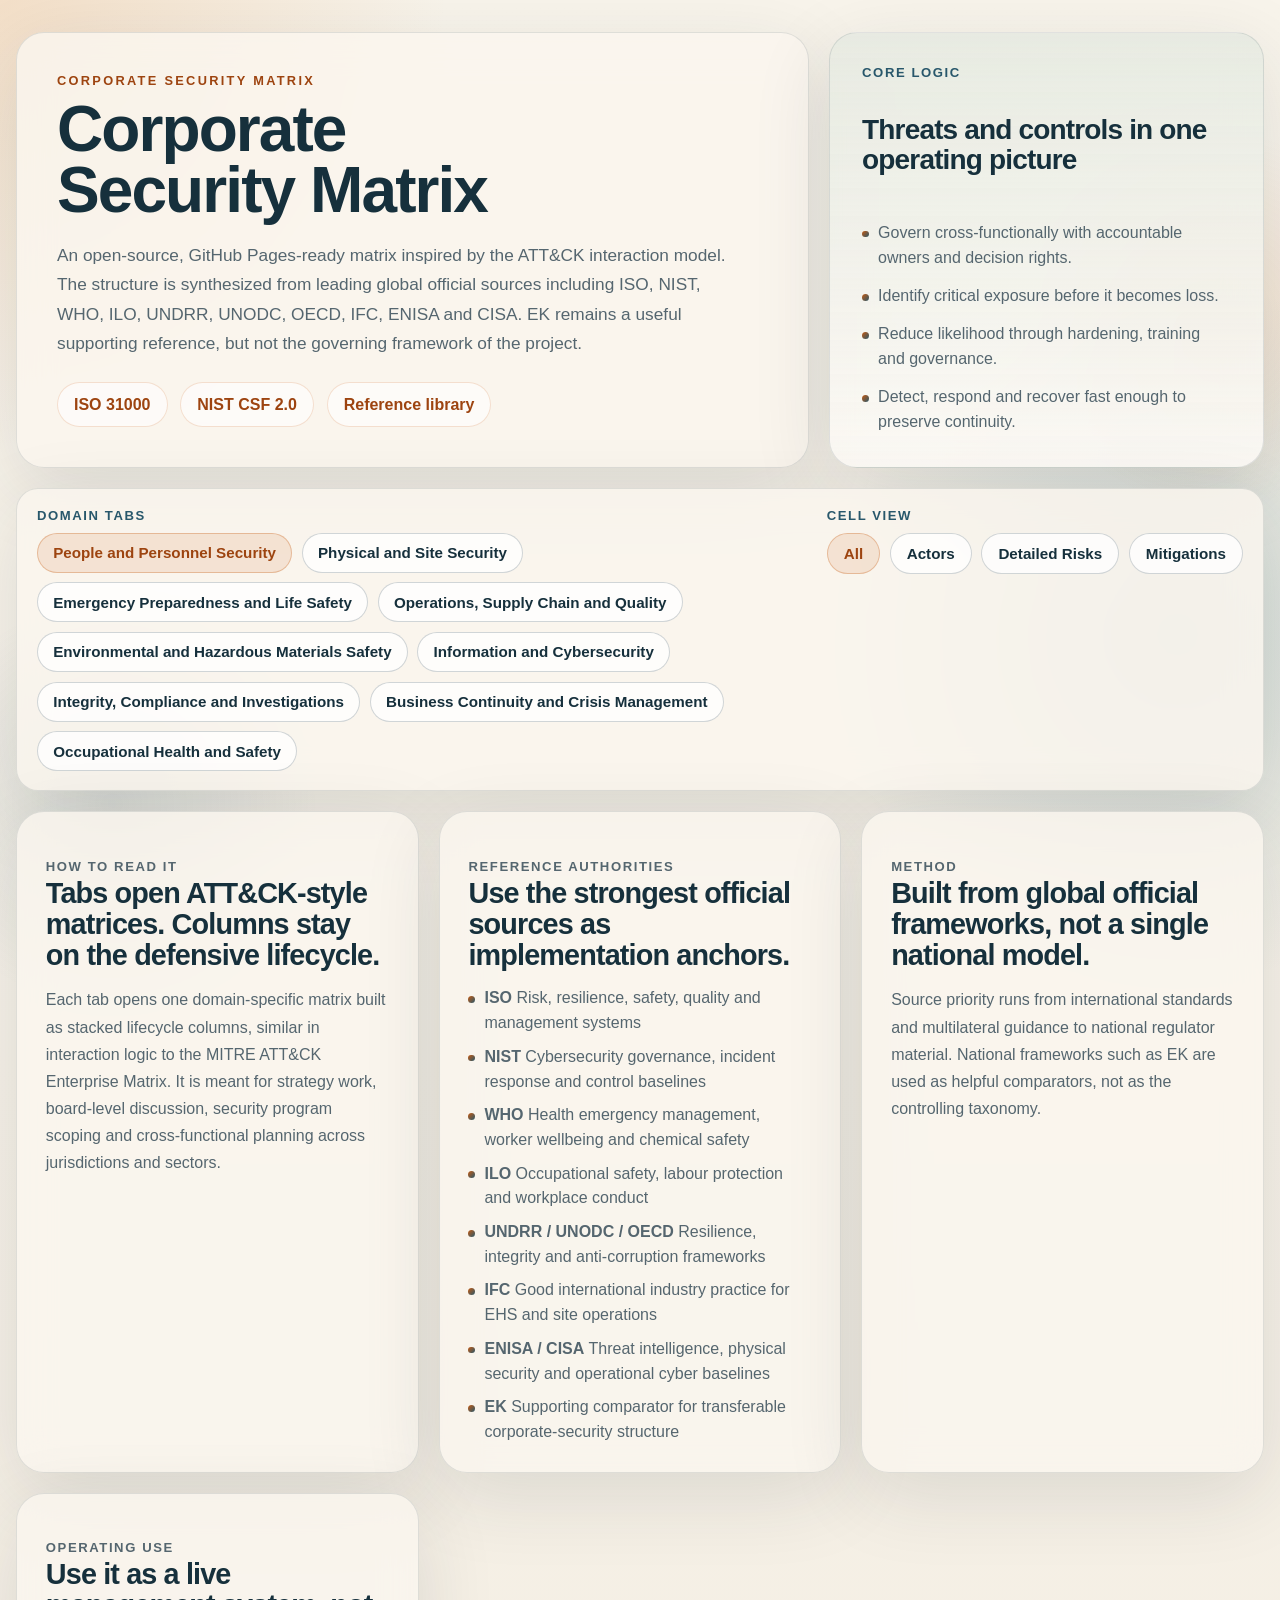
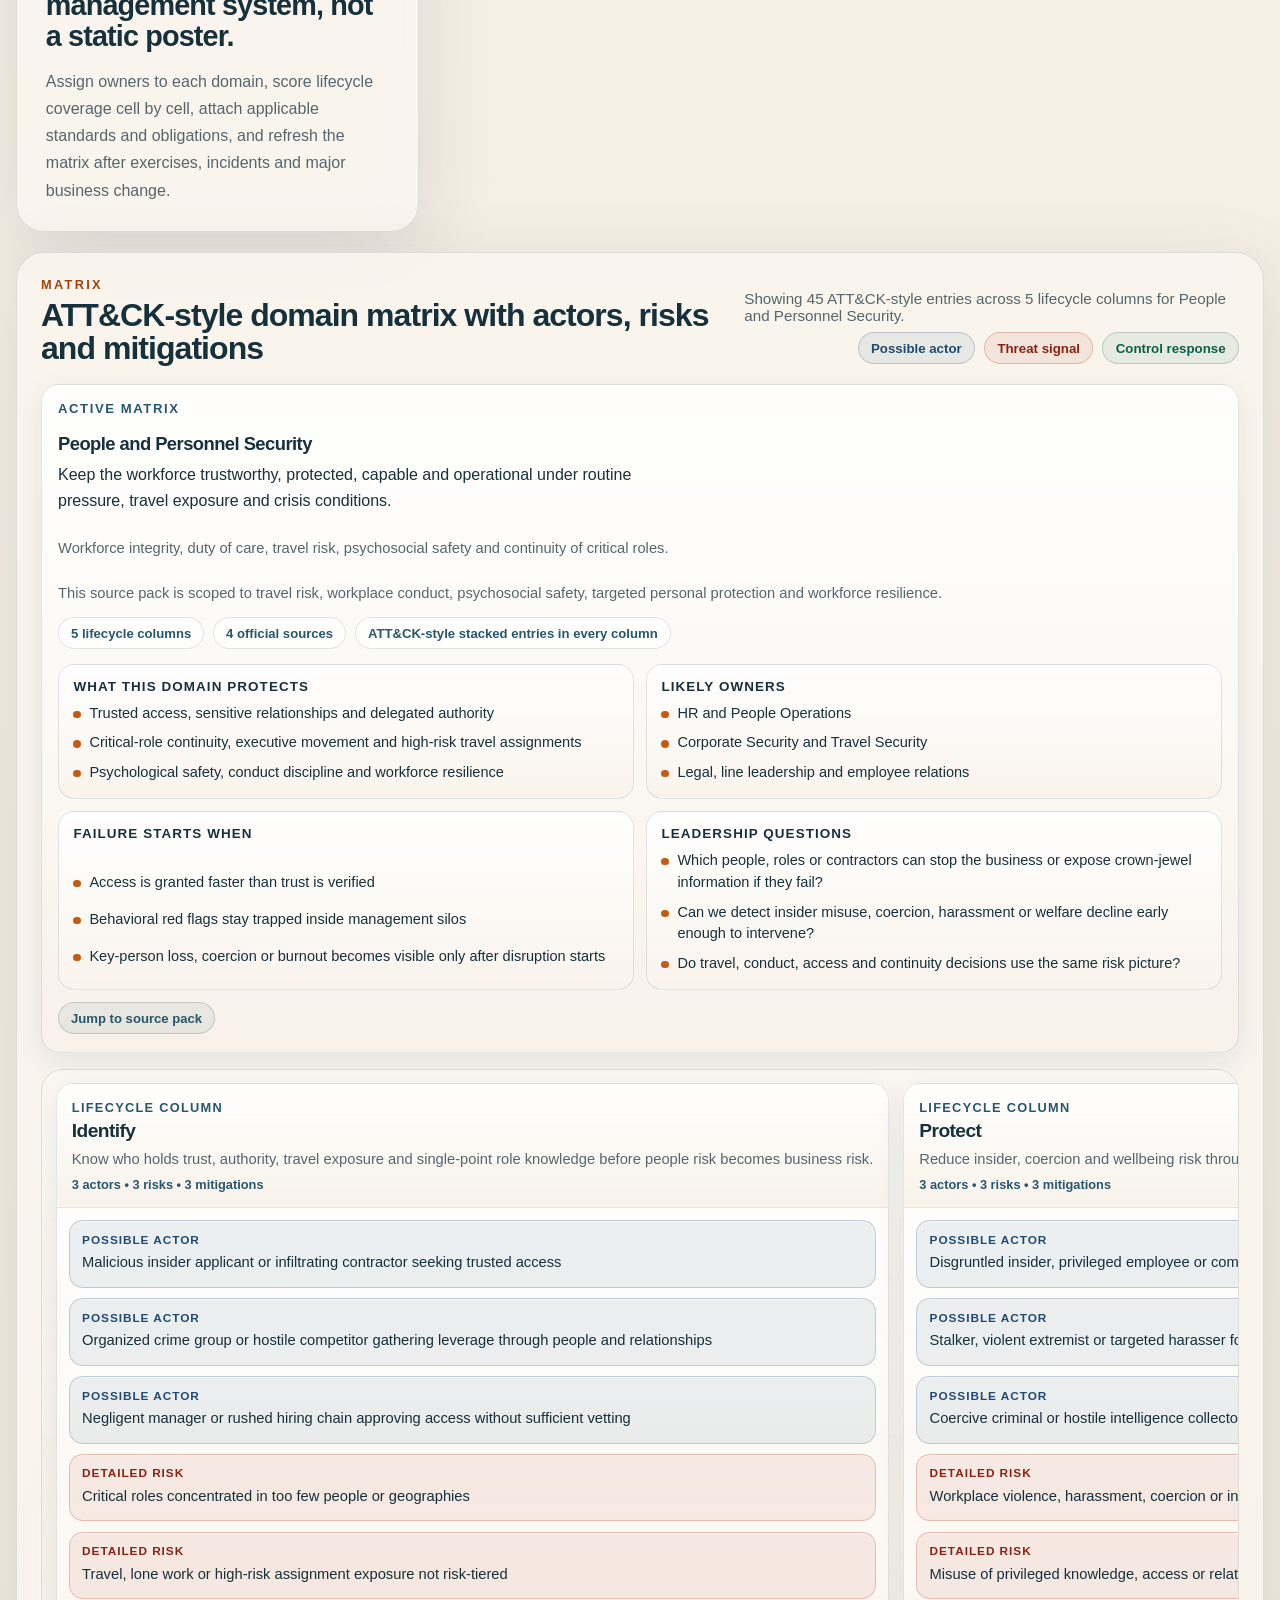
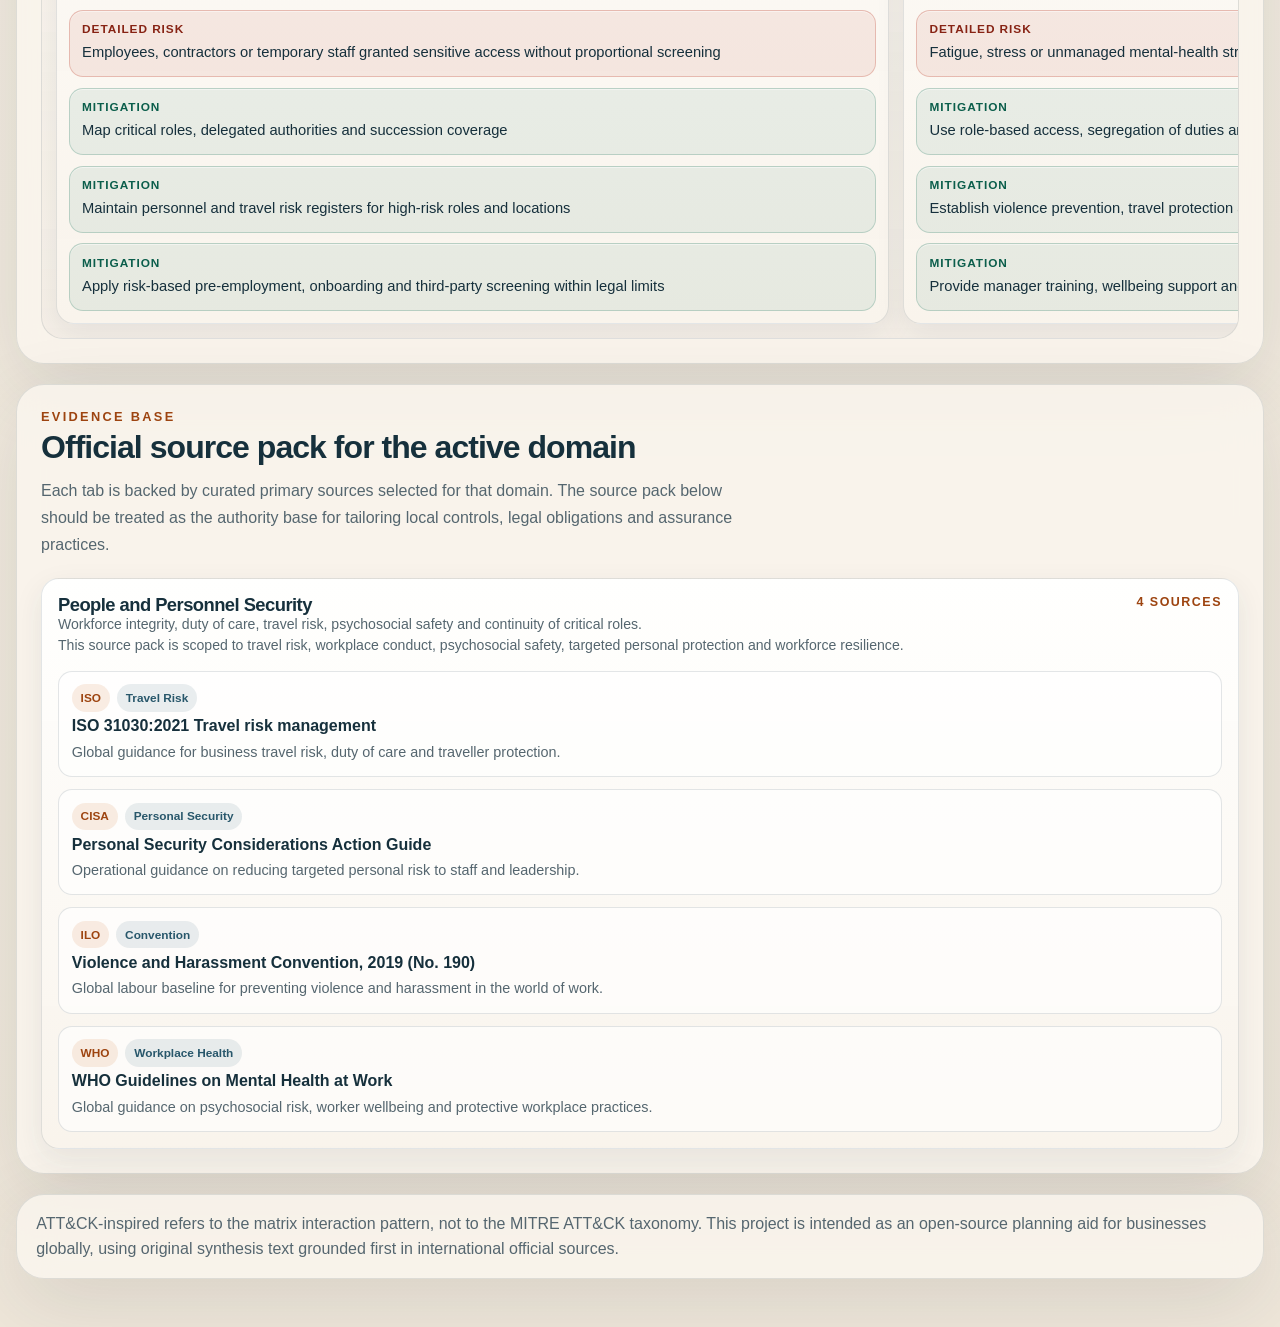
==== index.html @ 4c30ad75 "publish corporate security matrix" ====
<!doctype html>
<html lang="en">
  <head>
    <meta charset="utf-8">
    <meta name="viewport" content="width=device-width, initial-scale=1">
    <meta
      http-equiv="Content-Security-Policy"
      content="default-src 'self'; base-uri 'none'; form-action 'none'; object-src 'none'; script-src 'self'; style-src 'self'; img-src 'self' data:; font-src 'self'; connect-src 'none'; frame-src 'none'; worker-src 'none'; manifest-src 'none'"
    >
    <meta name="referrer" content="no-referrer">
    <title>Corporate Security Matrix</title>
    <meta
      name="description"
      content="An ATT&CK-inspired corporate security matrix synthesized from leading global official sources, combining threats and controls in one view."
    >
    <meta name="robots" content="index,follow">
    <meta name="theme-color" content="#c55a11">
    <meta property="og:title" content="Corporate Security Matrix">
    <meta property="og:description" content="An open-source corporate security matrix built from global official sources.">
    <meta property="og:type" content="website">
    <meta name="twitter:card" content="summary">
    <meta name="twitter:title" content="Corporate Security Matrix">
    <meta name="twitter:description" content="An open-source corporate security matrix built from global official sources.">
    <link rel="stylesheet" href="styles.css">
  </head>
  <body>
    <main class="page" data-view="all">
      <section class="hero">
        <div class="hero__copy">
          <p class="eyebrow">Corporate Security Matrix</p>
          <h1>Corporate Security Matrix</h1>
          <p class="lede">
            An open-source, GitHub Pages-ready matrix inspired by the ATT&amp;CK interaction model.
            The structure is synthesized from leading global official sources including ISO, NIST,
            WHO, ILO, UNDRR, UNODC, OECD, IFC, ENISA and CISA. EK remains a useful supporting
            reference, but not the governing framework of the project.
          </p>
          <div class="hero__links">
            <a href="https://www.iso.org/standard/65694.html" target="_blank" rel="noopener noreferrer">ISO 31000</a>
            <a href="https://www.nist.gov/cyberframework" target="_blank" rel="noopener noreferrer">NIST CSF 2.0</a>
            <a href="#references">Reference library</a>
          </div>
        </div>

        <aside class="hero__panel">
          <p class="hero__panel-label">Core logic</p>
          <h2>Threats and controls in one operating picture</h2>
          <ul class="principles">
            <li>Govern cross-functionally with accountable owners and decision rights.</li>
            <li>Identify critical exposure before it becomes loss.</li>
            <li>Reduce likelihood through hardening, training and governance.</li>
            <li>Detect, respond and recover fast enough to preserve continuity.</li>
          </ul>
        </aside>
      </section>

      <section class="control-bar" aria-label="Matrix controls">
        <div class="control-panel">
          <p class="control-label">Domain tabs</p>
          <div class="chip-group" id="domainFilters" role="tablist" aria-label="Select security domain"></div>
        </div>

        <div class="control-panel">
          <p class="control-label">Cell view</p>
          <div class="view-switch" role="radiogroup" aria-label="Select matrix view">
            <button type="button" class="view-switch__button is-active" data-view-mode="all">All</button>
            <button type="button" class="view-switch__button" data-view-mode="actors">Actors</button>
            <button type="button" class="view-switch__button" data-view-mode="risks">Detailed Risks</button>
            <button type="button" class="view-switch__button" data-view-mode="mitigations">Mitigations</button>
          </div>
        </div>
      </section>

      <section class="overview">
        <article class="overview-card">
          <p class="overview-card__eyebrow">How to read it</p>
          <h2>Tabs open ATT&amp;CK-style matrices. Columns stay on the defensive lifecycle.</h2>
          <p>
            Each tab opens one domain-specific matrix built as stacked lifecycle columns, similar in
            interaction logic to the MITRE ATT&amp;CK Enterprise Matrix. It is meant for strategy
            work, board-level discussion, security program scoping and cross-functional planning
            across jurisdictions and sectors.
          </p>
        </article>

        <article class="overview-card">
          <p class="overview-card__eyebrow">Reference Authorities</p>
          <h2>Use the strongest official sources as implementation anchors.</h2>
          <ul class="standards">
            <li><strong>ISO</strong> Risk, resilience, safety, quality and management systems</li>
            <li><strong>NIST</strong> Cybersecurity governance, incident response and control baselines</li>
            <li><strong>WHO</strong> Health emergency management, worker wellbeing and chemical safety</li>
            <li><strong>ILO</strong> Occupational safety, labour protection and workplace conduct</li>
            <li><strong>UNDRR / UNODC / OECD</strong> Resilience, integrity and anti-corruption frameworks</li>
            <li><strong>IFC</strong> Good international industry practice for EHS and site operations</li>
            <li><strong>ENISA / CISA</strong> Threat intelligence, physical security and operational cyber baselines</li>
            <li><strong>EK</strong> Supporting comparator for transferable corporate-security structure</li>
          </ul>
        </article>

        <article class="overview-card">
          <p class="overview-card__eyebrow">Method</p>
          <h2>Built from global official frameworks, not a single national model.</h2>
          <p>
            Source priority runs from international standards and multilateral guidance to national
            regulator material. National frameworks such as EK are used as helpful comparators, not
            as the controlling taxonomy.
          </p>
        </article>

        <article class="overview-card">
          <p class="overview-card__eyebrow">Operating Use</p>
          <h2>Use it as a live management system, not a static poster.</h2>
          <p>
            Assign owners to each domain, score lifecycle coverage cell by cell, attach applicable
            standards and obligations, and refresh the matrix after exercises, incidents and major
            business change.
          </p>
        </article>
      </section>

      <section class="matrix-panel" aria-labelledby="matrix-title">
        <div class="matrix-panel__top">
          <div>
            <p class="eyebrow eyebrow--small">Matrix</p>
            <h2 id="matrix-title">ATT&amp;CK-style domain matrix with actors, risks and mitigations</h2>
          </div>

          <div class="matrix-panel__meta">
            <p id="resultCount" aria-live="polite"></p>
            <div class="legend" aria-label="Legend">
              <span class="legend__item legend__item--actor">Possible actor</span>
              <span class="legend__item legend__item--threat">Threat signal</span>
              <span class="legend__item legend__item--control">Control response</span>
            </div>
          </div>
        </div>

        <div class="active-domain" id="activeDomain"></div>

        <div class="matrix-scroll" role="region" aria-label="Corporate security matrix" tabindex="0">
          <div class="matrix-grid" id="matrixGrid"></div>
        </div>
      </section>

      <section class="reference-library" id="references" aria-labelledby="reference-title">
        <div class="reference-library__intro">
          <div>
            <p class="eyebrow eyebrow--small">Evidence Base</p>
            <h2 id="reference-title">Official source pack for the active domain</h2>
            <p>
              Each tab is backed by curated primary sources selected for that domain. The source pack
              below should be treated as the authority base for tailoring local controls, legal
              obligations and assurance practices.
            </p>
          </div>
        </div>

        <div class="reference-grid" id="referenceGrid"></div>
      </section>

      <footer class="footer">
        <p>
          ATT&amp;CK-inspired refers to the matrix interaction pattern, not to the MITRE ATT&amp;CK
          taxonomy. This project is intended as an open-source planning aid for businesses globally,
          using original synthesis text grounded first in international official sources.
        </p>
      </footer>
    </main>

    <script src="matrix-domains.js"></script>
    <script src="matrix-actors.js"></script>
    <script src="matrix-briefs.js"></script>
    <script src="matrix-references.js"></script>
    <script src="app.js"></script>
  </body>
</html>
---- styles.css ----
:root {
  --bg: #f3efe6;
  --surface: rgba(250, 246, 238, 0.82);
  --surface-strong: rgba(255, 252, 247, 0.95);
  --surface-muted: rgba(243, 237, 227, 0.9);
  --line: rgba(27, 52, 64, 0.12);
  --line-strong: rgba(27, 52, 64, 0.2);
  --text: #16303c;
  --muted: #55666f;
  --accent: #c55a11;
  --accent-strong: #9d4410;
  --steel: #28576b;
  --teal: #0d6d70;
  --actor-bg: rgba(35, 79, 129, 0.08);
  --actor-line: rgba(35, 79, 129, 0.22);
  --actor-text: #204a72;
  --threat-bg: rgba(180, 42, 22, 0.08);
  --threat-line: rgba(180, 42, 22, 0.24);
  --threat-text: #872314;
  --control-bg: rgba(18, 112, 88, 0.08);
  --control-line: rgba(18, 112, 88, 0.22);
  --control-text: #0b5e4b;
  --shadow: 0 22px 80px rgba(30, 43, 53, 0.12);
  --radius-lg: 28px;
  --radius-md: 18px;
  --radius-sm: 12px;
  --font-body: "Aptos", "Segoe UI", "Helvetica Neue", sans-serif;
  --font-display: "Avenir Next", "Trebuchet MS", "Gill Sans", sans-serif;
}

* {
  box-sizing: border-box;
}

html {
  scroll-behavior: smooth;
}

body {
  margin: 0;
  min-height: 100vh;
  color: var(--text);
  font-family: var(--font-body);
  background:
    radial-gradient(circle at top left, rgba(221, 128, 42, 0.18), transparent 28rem),
    radial-gradient(circle at 92% 14%, rgba(15, 94, 116, 0.16), transparent 22rem),
    linear-gradient(180deg, #f8f4eb 0%, #efe7da 100%);
}

body::before,
body::after {
  content: "";
  position: fixed;
  inset: auto;
  pointer-events: none;
  z-index: 0;
  opacity: 0.7;
}

body::before {
  top: 8rem;
  right: -8rem;
  width: 24rem;
  height: 24rem;
  background: radial-gradient(circle, rgba(197, 90, 17, 0.18), transparent 70%);
}

body::after {
  bottom: -7rem;
  left: -6rem;
  width: 26rem;
  height: 26rem;
  background: radial-gradient(circle, rgba(40, 87, 107, 0.18), transparent 70%);
}

.page {
  position: relative;
  z-index: 1;
  width: min(1520px, calc(100% - 2rem));
  margin: 0 auto;
  padding: 2rem 0 3rem;
}

.hero,
.control-bar,
.overview,
.matrix-panel,
.footer {
  position: relative;
}

.hero {
  display: grid;
  grid-template-columns: minmax(0, 1.55fr) minmax(320px, 0.85fr);
  gap: 1.25rem;
  align-items: stretch;
  margin-bottom: 1.25rem;
}

.hero__copy,
.hero__panel,
.control-bar,
.overview-card,
.matrix-panel,
.footer {
  border: 1px solid var(--line);
  background: var(--surface);
  backdrop-filter: blur(18px);
  box-shadow: var(--shadow);
}

.hero__copy,
.hero__panel,
.overview-card,
.matrix-panel,
.footer {
  border-radius: var(--radius-lg);
}

.hero__copy {
  padding: 2.5rem;
}

.eyebrow {
  margin: 0 0 0.7rem;
  color: var(--accent-strong);
  font-size: 0.8rem;
  font-weight: 700;
  letter-spacing: 0.18em;
  text-transform: uppercase;
}

.eyebrow--small {
  margin-bottom: 0.45rem;
}

h1,
h2,
h3,
h4,
.domain-name,
.phase-title {
  margin: 0;
  font-family: var(--font-display);
  letter-spacing: -0.03em;
}

h1 {
  max-width: 13ch;
  font-size: clamp(2.9rem, 5vw, 5.2rem);
  line-height: 0.95;
}

.lede {
  max-width: 72ch;
  margin: 1.25rem 0 0;
  font-size: 1.08rem;
  line-height: 1.7;
  color: var(--muted);
}

.hero__links {
  display: flex;
  flex-wrap: wrap;
  gap: 0.8rem;
  margin-top: 1.5rem;
}

.hero__links a {
  display: inline-flex;
  align-items: center;
  min-height: 2.8rem;
  padding: 0 1rem;
  border: 1px solid rgba(197, 90, 17, 0.18);
  border-radius: 999px;
  color: var(--accent-strong);
  text-decoration: none;
  font-weight: 600;
  background: rgba(255, 255, 255, 0.6);
  transition: transform 160ms ease, background-color 160ms ease, border-color 160ms ease;
}

.hero__links a:hover,
.hero__links a:focus-visible,
.chip:hover,
.chip:focus-visible,
.view-switch__button:hover,
.view-switch__button:focus-visible {
  transform: translateY(-1px);
}

.hero__panel {
  padding: 2rem;
  display: flex;
  flex-direction: column;
  justify-content: space-between;
  background:
    linear-gradient(180deg, rgba(18, 112, 88, 0.08), rgba(255, 255, 255, 0.38)),
    var(--surface);
}

.hero__panel-label,
.control-label,
.overview-card__eyebrow,
.section-label {
  margin: 0 0 0.6rem;
  color: var(--steel);
  font-size: 0.82rem;
  font-weight: 700;
  letter-spacing: 0.12em;
  text-transform: uppercase;
}

.hero__panel h2 {
  font-size: 1.75rem;
  line-height: 1.05;
}

.principles {
  display: grid;
  gap: 0.85rem;
  margin: 1.3rem 0 0;
  padding: 0;
  list-style: none;
}

.principles li,
.standards li {
  position: relative;
  padding-left: 1rem;
  color: var(--muted);
  line-height: 1.55;
}

.principles li::before,
.standards li::before {
  content: "";
  position: absolute;
  top: 0.62rem;
  left: 0;
  width: 0.42rem;
  height: 0.42rem;
  border-radius: 999px;
  background: linear-gradient(135deg, var(--accent), var(--steel));
}

.control-bar {
  display: grid;
  grid-template-columns: minmax(0, 1fr) auto;
  gap: 1rem;
  align-items: start;
  margin-bottom: 1.25rem;
  padding: 1.2rem 1.25rem;
  border-radius: 22px;
}

.control-panel {
  min-width: 0;
}

.chip-group,
.view-switch {
  display: flex;
  flex-wrap: wrap;
  gap: 0.6rem;
}

.chip,
.view-switch__button {
  appearance: none;
  border: 1px solid var(--line-strong);
  border-radius: 999px;
  background: rgba(255, 255, 255, 0.78);
  color: var(--text);
  cursor: pointer;
  font: inherit;
  font-size: 0.95rem;
  font-weight: 600;
  line-height: 1;
  transition:
    transform 160ms ease,
    background-color 160ms ease,
    border-color 160ms ease,
    color 160ms ease;
}

.chip {
  min-height: 2.5rem;
  padding: 0 0.95rem;
}

.view-switch__button {
  min-height: 2.6rem;
  padding: 0 1rem;
}

.chip.is-active,
.view-switch__button.is-active {
  border-color: rgba(197, 90, 17, 0.3);
  background: rgba(197, 90, 17, 0.12);
  color: var(--accent-strong);
}

.overview {
  display: grid;
  grid-template-columns: repeat(auto-fit, minmax(300px, 1fr));
  gap: 1.25rem;
  margin-bottom: 1.25rem;
}

.overview-card {
  padding: 1.7rem 1.8rem;
}

.overview-card h2 {
  font-size: 1.8rem;
  line-height: 1.07;
}

.overview-card p {
  margin: 1rem 0 0;
  color: var(--muted);
  line-height: 1.7;
}

.standards {
  display: grid;
  gap: 0.55rem;
  margin: 1rem 0 0;
  padding: 0;
  list-style: none;
}

.matrix-panel {
  padding: 1.5rem;
}

.reference-library {
  margin-top: 1.25rem;
  padding: 1.5rem;
  border: 1px solid var(--line);
  border-radius: var(--radius-lg);
  background: var(--surface);
  backdrop-filter: blur(18px);
  box-shadow: var(--shadow);
}

.reference-library__intro h2 {
  font-size: 2rem;
  line-height: 1.02;
}

.reference-library__intro p:last-child {
  max-width: 78ch;
  margin: 0.85rem 0 0;
  color: var(--muted);
  line-height: 1.7;
}

.reference-grid {
  display: grid;
  grid-template-columns: repeat(auto-fit, minmax(280px, 1fr));
  gap: 1rem;
  margin-top: 1.2rem;
}

.reference-card {
  border: 1px solid var(--line);
  border-radius: var(--radius-md);
  background:
    linear-gradient(180deg, rgba(255, 255, 255, 0.85), rgba(248, 242, 234, 0.86)),
    var(--surface-strong);
  box-shadow: 0 10px 30px rgba(27, 52, 64, 0.08);
  padding: 1rem;
}

.reference-card__meta {
  display: flex;
  justify-content: space-between;
  gap: 0.75rem;
  align-items: start;
  margin-bottom: 0.5rem;
}

.reference-card__meta p {
  margin: 0;
  color: var(--muted);
  font-size: 0.88rem;
  line-height: 1.5;
}

.reference-context {
  margin: 0.45rem 0 0;
  color: var(--text);
  font-size: 0.9rem;
  line-height: 1.55;
}

.reference-count {
  color: var(--accent-strong);
  font-size: 0.78rem;
  font-weight: 700;
  letter-spacing: 0.12em;
  text-transform: uppercase;
}

.domain-ref {
  display: inline-flex;
  align-items: center;
  justify-content: center;
  width: fit-content;
  min-height: 2rem;
  margin-top: 0.2rem;
  padding: 0 0.75rem;
  border: 1px solid rgba(40, 87, 107, 0.2);
  border-radius: 999px;
  background: rgba(40, 87, 107, 0.08);
  color: var(--steel);
  text-decoration: none;
  font-size: 0.82rem;
  font-weight: 700;
}

.source-list {
  display: grid;
  gap: 0.75rem;
  margin: 0.9rem 0 0;
  padding: 0;
  list-style: none;
}

.source-list li {
  padding: 0.8rem;
  border: 1px solid var(--line);
  border-radius: 14px;
  background: rgba(255, 255, 255, 0.62);
}

.source-topline {
  display: flex;
  flex-wrap: wrap;
  gap: 0.45rem;
  align-items: center;
  margin-bottom: 0.35rem;
}

.source-org,
.source-type {
  display: inline-flex;
  align-items: center;
  min-height: 1.7rem;
  padding: 0 0.55rem;
  border-radius: 999px;
  font-size: 0.74rem;
  font-weight: 700;
}

.source-org {
  background: rgba(197, 90, 17, 0.11);
  color: var(--accent-strong);
}

.source-type {
  background: rgba(40, 87, 107, 0.1);
  color: var(--steel);
}

.source-link {
  color: var(--text);
  font-weight: 700;
  text-decoration: none;
}

.source-link:hover,
.source-link:focus-visible,
.domain-ref:hover,
.domain-ref:focus-visible {
  color: var(--accent-strong);
}

.source-note {
  margin: 0.35rem 0 0;
  color: var(--muted);
  font-size: 0.9rem;
  line-height: 1.55;
}

.matrix-panel__top {
  display: flex;
  justify-content: space-between;
  gap: 1rem;
  align-items: end;
  margin-bottom: 1.2rem;
}

.matrix-panel__top h2 {
  font-size: 2rem;
  line-height: 1.02;
}

.matrix-panel__meta {
  display: grid;
  gap: 0.5rem;
  justify-items: end;
}

.matrix-panel__meta p {
  margin: 0;
  color: var(--muted);
  font-size: 0.95rem;
}

.legend {
  display: flex;
  flex-wrap: wrap;
  gap: 0.55rem;
}

.legend__item {
  display: inline-flex;
  align-items: center;
  min-height: 2rem;
  padding: 0 0.78rem;
  border-radius: 999px;
  font-size: 0.83rem;
  font-weight: 700;
}

.legend__item--threat {
  border: 1px solid var(--threat-line);
  background: var(--threat-bg);
  color: var(--threat-text);
}

.legend__item--actor {
  border: 1px solid var(--actor-line);
  background: var(--actor-bg);
  color: var(--actor-text);
}

.legend__item--control {
  border: 1px solid var(--control-line);
  background: var(--control-bg);
  color: var(--control-text);
}

.matrix-scroll {
  overflow: auto;
  border-radius: 22px;
  border: 1px solid var(--line);
  background:
    linear-gradient(180deg, rgba(255, 255, 255, 0.55), rgba(246, 240, 232, 0.72)),
    var(--surface-muted);
}

.matrix-grid {
  display: grid;
  grid-template-columns: repeat(5, minmax(300px, 1fr));
  gap: 0.85rem;
  min-width: max-content;
  padding: 0.85rem;
}

.active-domain {
  display: grid;
  gap: 0.55rem;
  margin-bottom: 1rem;
  padding: 1rem 1rem 1.1rem;
  border: 1px solid var(--line);
  border-radius: var(--radius-md);
  background:
    linear-gradient(180deg, rgba(255, 255, 255, 0.78), rgba(246, 240, 232, 0.82)),
    var(--surface-strong);
  box-shadow: 0 10px 30px rgba(27, 52, 64, 0.08);
}

.active-domain__lead {
  margin: 0;
  color: var(--ink);
  font-size: 1rem;
  line-height: 1.6;
  max-width: 72ch;
}

.active-domain__meta {
  display: flex;
  flex-wrap: wrap;
  gap: 0.55rem;
  margin-top: 0.25rem;
}

.active-domain__meta span {
  display: inline-flex;
  align-items: center;
  min-height: 2rem;
  padding: 0 0.75rem;
  border-radius: 999px;
  border: 1px solid var(--line);
  background: rgba(255, 255, 255, 0.7);
  color: var(--steel);
  font-size: 0.82rem;
  font-weight: 700;
}

.domain-brief-grid {
  display: grid;
  grid-template-columns: repeat(2, minmax(0, 1fr));
  gap: 0.75rem;
  margin-top: 0.35rem;
}

.domain-brief {
  display: grid;
  gap: 0.55rem;
  padding: 0.9rem;
  border: 1px solid var(--line);
  border-radius: 16px;
  background:
    linear-gradient(180deg, rgba(255, 255, 255, 0.9), rgba(248, 242, 234, 0.82)),
    var(--surface-strong);
}

.domain-brief__title {
  margin: 0;
  color: var(--ink);
  font-size: 0.84rem;
  font-weight: 800;
  letter-spacing: 0.08em;
  text-transform: uppercase;
}

.domain-brief__list {
  display: grid;
  gap: 0.48rem;
  margin: 0;
  padding: 0;
  list-style: none;
}

.domain-brief__list li {
  position: relative;
  padding-left: 1rem;
  font-size: 0.91rem;
  line-height: 1.5;
}

.domain-brief__list li::before {
  content: "";
  position: absolute;
  top: 0.5rem;
  left: 0;
  width: 0.45rem;
  height: 0.45rem;
  border-radius: 999px;
  background: var(--accent);
}

.phase-detail {
  display: grid;
  grid-template-rows: auto 1fr;
  min-height: 100%;
  border: 1px solid var(--line);
  border-radius: var(--radius-md);
  overflow: hidden;
  background:
    linear-gradient(180deg, rgba(255, 255, 255, 0.88), rgba(248, 242, 234, 0.86)),
    var(--surface-strong);
  box-shadow: 0 10px 30px rgba(27, 52, 64, 0.08);
}

.phase-detail__header {
  display: grid;
  gap: 0.35rem;
  padding: 0.95rem;
  border-bottom: 1px solid var(--line);
  background:
    linear-gradient(180deg, rgba(255, 255, 255, 0.92), rgba(246, 240, 232, 0.84)),
    var(--surface-strong);
}

.phase-kicker {
  margin: 0;
  color: var(--steel);
  font-size: 0.8rem;
  font-weight: 700;
  letter-spacing: 0.1em;
  text-transform: uppercase;
}

.phase-detail__meta {
  margin: 0.1rem 0 0;
  color: var(--steel);
  font-size: 0.8rem;
  font-weight: 700;
}

.phase-stack {
  display: grid;
  align-content: start;
  gap: 0.65rem;
  padding: 0.75rem;
}

.matrix-tile {
  display: grid;
  gap: 0.36rem;
  padding: 0.72rem 0.78rem 0.78rem;
  border-radius: 14px;
  border: 1px solid var(--line);
  background: rgba(255, 255, 255, 0.86);
  box-shadow: inset 0 1px 0 rgba(255, 255, 255, 0.45);
}

.matrix-tile__label {
  margin: 0;
  font-size: 0.74rem;
  font-weight: 800;
  letter-spacing: 0.08em;
  text-transform: uppercase;
}

.matrix-tile__text {
  margin: 0;
  font-size: 0.92rem;
  line-height: 1.48;
}

.matrix-tile--actors {
  border-color: var(--actor-line);
  background: var(--actor-bg);
}

.matrix-tile--actors .matrix-tile__label {
  color: var(--actor-text);
}

.matrix-tile--risks {
  border-color: var(--threat-line);
  background: var(--threat-bg);
}

.matrix-tile--risks .matrix-tile__label {
  color: var(--threat-text);
}

.matrix-tile--mitigations {
  border-color: var(--control-line);
  background: var(--control-bg);
}

.matrix-tile--mitigations .matrix-tile__label {
  color: var(--control-text);
}

.matrix-corner,
.phase-card,
.domain-card,
.cell {
  border-radius: var(--radius-md);
  border: 1px solid var(--line);
  box-shadow: 0 10px 30px rgba(27, 52, 64, 0.08);
}

.matrix-corner,
.phase-card,
.domain-card {
  background: rgba(255, 252, 247, 0.94);
}

.matrix-corner {
  position: sticky;
  top: 0;
  left: 0;
  z-index: 5;
  padding: 1rem;
  display: grid;
  gap: 0.35rem;
  min-height: 148px;
  align-content: end;
}

.matrix-corner span {
  color: var(--muted);
  font-size: 0.88rem;
  line-height: 1.45;
}

.phase-card {
  position: sticky;
  top: 0;
  z-index: 4;
  padding: 1rem 1rem 1.1rem;
  min-height: 148px;
  display: grid;
  align-content: end;
  gap: 0.4rem;
}

.phase-title {
  font-size: 1.2rem;
}

.phase-summary {
  margin: 0;
  color: var(--muted);
  font-size: 0.92rem;
  line-height: 1.5;
}

.domain-card {
  position: sticky;
  left: 0;
  z-index: 3;
  padding: 1.1rem;
  display: grid;
  gap: 0.45rem;
}

.domain-name {
  font-size: 1.15rem;
  line-height: 1.05;
}

.domain-focus {
  color: var(--muted);
  font-size: 0.92rem;
  line-height: 1.5;
}

.cell {
  background:
    linear-gradient(180deg, rgba(255, 255, 255, 0.88), rgba(248, 242, 234, 0.86)),
    var(--surface-strong);
  padding: 0.9rem;
  display: grid;
  gap: 0.7rem;
  min-height: 296px;
}

.cell__section {
  display: grid;
  gap: 0.55rem;
  padding: 0.78rem;
  border-radius: 14px;
  min-height: 0;
}

.cell__section--threats {
  border: 1px solid var(--threat-line);
  background: var(--threat-bg);
}

.cell__section--actors {
  border: 1px solid var(--actor-line);
  background: var(--actor-bg);
}

.cell__section--controls {
  border: 1px solid var(--control-line);
  background: var(--control-bg);
}

.cell__section h4 {
  font-size: 0.86rem;
  letter-spacing: 0.08em;
  text-transform: uppercase;
}

.cell__section--actors h4 {
  color: var(--actor-text);
}

.cell__section--threats h4 {
  color: var(--threat-text);
}

.cell__section--controls h4 {
  color: var(--control-text);
}

.cell__section ul {
  display: grid;
  gap: 0.42rem;
  margin: 0;
  padding: 0;
  list-style: none;
}

.cell__section li {
  position: relative;
  padding-left: 1rem;
  font-size: 0.91rem;
  line-height: 1.5;
}

.cell__section li::before {
  content: "";
  position: absolute;
  top: 0.5rem;
  left: 0;
  width: 0.45rem;
  height: 0.45rem;
  border-radius: 999px;
}

.cell__section--actors li::before {
  background: var(--actor-text);
}

.cell__section--threats li::before {
  background: var(--threat-text);
}

.cell__section--controls li::before {
  background: var(--control-text);
}

.page[data-view="actors"] .cell__section--threats,
.page[data-view="actors"] .cell__section--controls,
.page[data-view="risks"] .cell__section--actors,
.page[data-view="risks"] .cell__section--controls,
.page[data-view="mitigations"] .cell__section--actors,
.page[data-view="mitigations"] .cell__section--threats {
  display: none;
}

.page[data-view="actors"] .phase-detail,
.page[data-view="risks"] .phase-detail,
.page[data-view="mitigations"] .phase-detail {
  min-height: 280px;
}

.page[data-view="actors"] .matrix-tile:not([data-kind="actors"]),
.page[data-view="risks"] .matrix-tile:not([data-kind="risks"]),
.page[data-view="mitigations"] .matrix-tile:not([data-kind="mitigations"]) {
  display: none;
}

.footer {
  margin-top: 1.25rem;
  padding: 1rem 1.2rem;
}

.footer p {
  margin: 0;
  color: var(--muted);
  line-height: 1.6;
}

button:focus-visible,
a:focus-visible,
.matrix-scroll:focus-visible {
  outline: 2px solid rgba(197, 90, 17, 0.65);
  outline-offset: 2px;
}

@media (max-width: 1080px) {
  .page {
    width: min(100%, calc(100% - 1rem));
    padding-top: 1rem;
  }

  .hero,
  .overview,
  .control-bar {
    grid-template-columns: 1fr;
  }

  .matrix-panel__top {
    align-items: start;
    flex-direction: column;
  }

  .matrix-panel__meta {
    justify-items: start;
  }

  .domain-brief-grid {
    grid-template-columns: 1fr;
  }
}

@media (max-width: 720px) {
  .page {
    width: calc(100% - 0.8rem);
  }

  .hero__copy,
  .hero__panel,
  .overview-card,
  .matrix-panel,
  .footer,
  .control-bar {
    padding-left: 1rem;
    padding-right: 1rem;
  }

  h1 {
    font-size: 2.7rem;
  }

  .overview-card h2,
  .matrix-panel__top h2,
  .hero__panel h2 {
    font-size: 1.5rem;
  }

  .matrix-grid {
    grid-template-columns: repeat(5, minmax(260px, 1fr));
    gap: 0.7rem;
    padding: 0.7rem;
  }

  .phase-detail {
    min-height: 320px;
  }
}
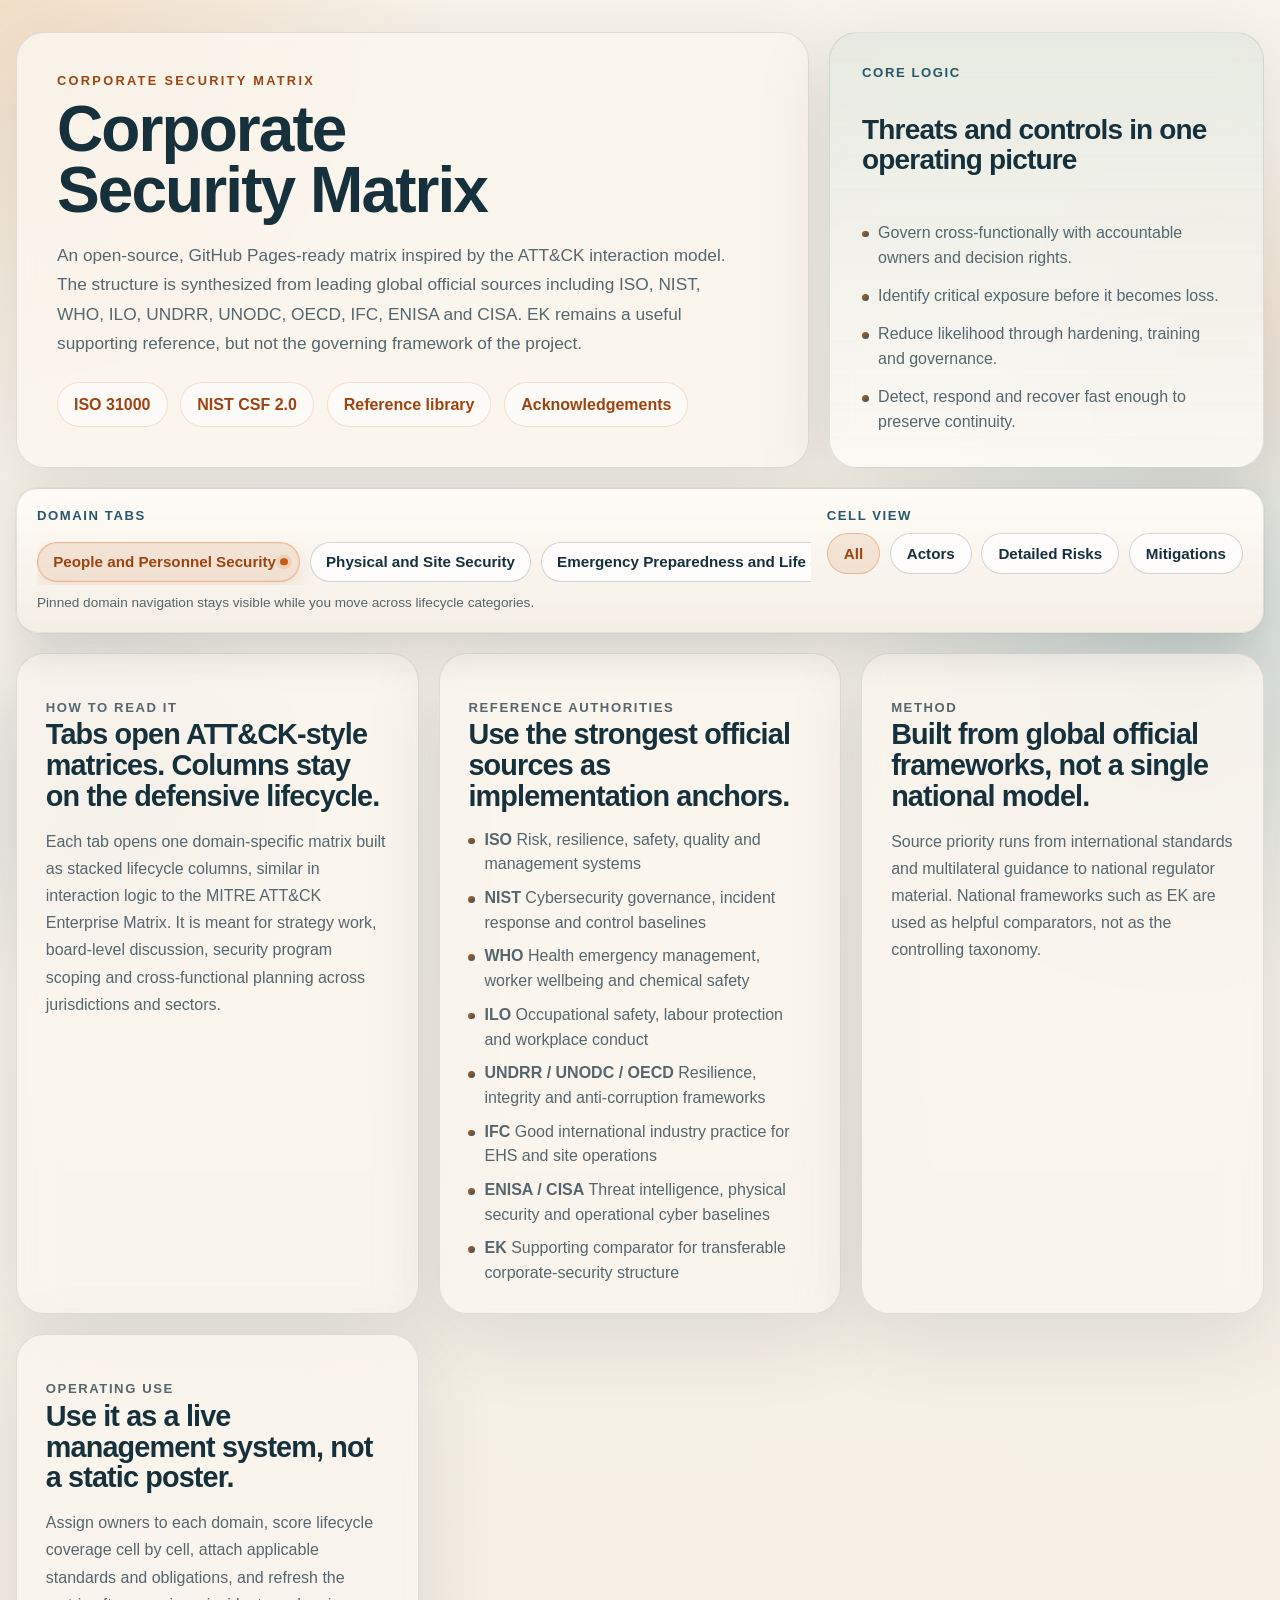
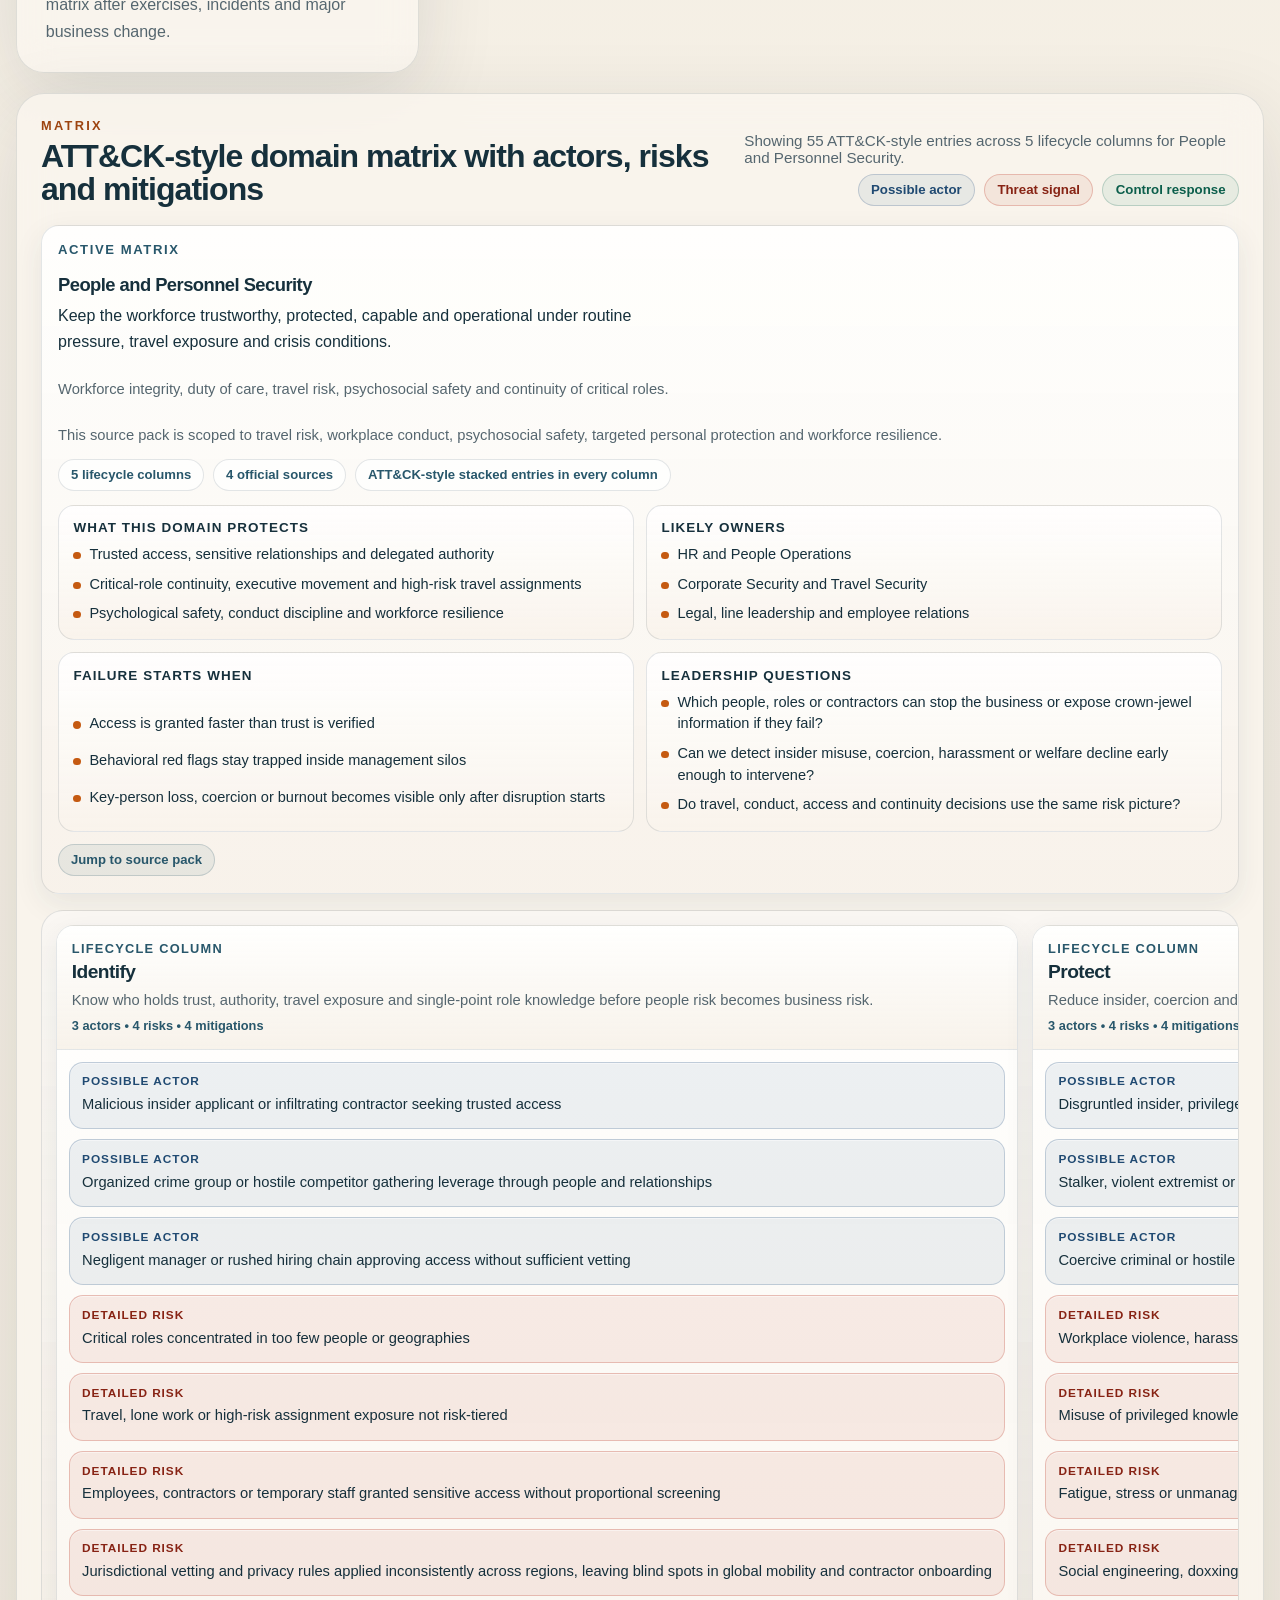
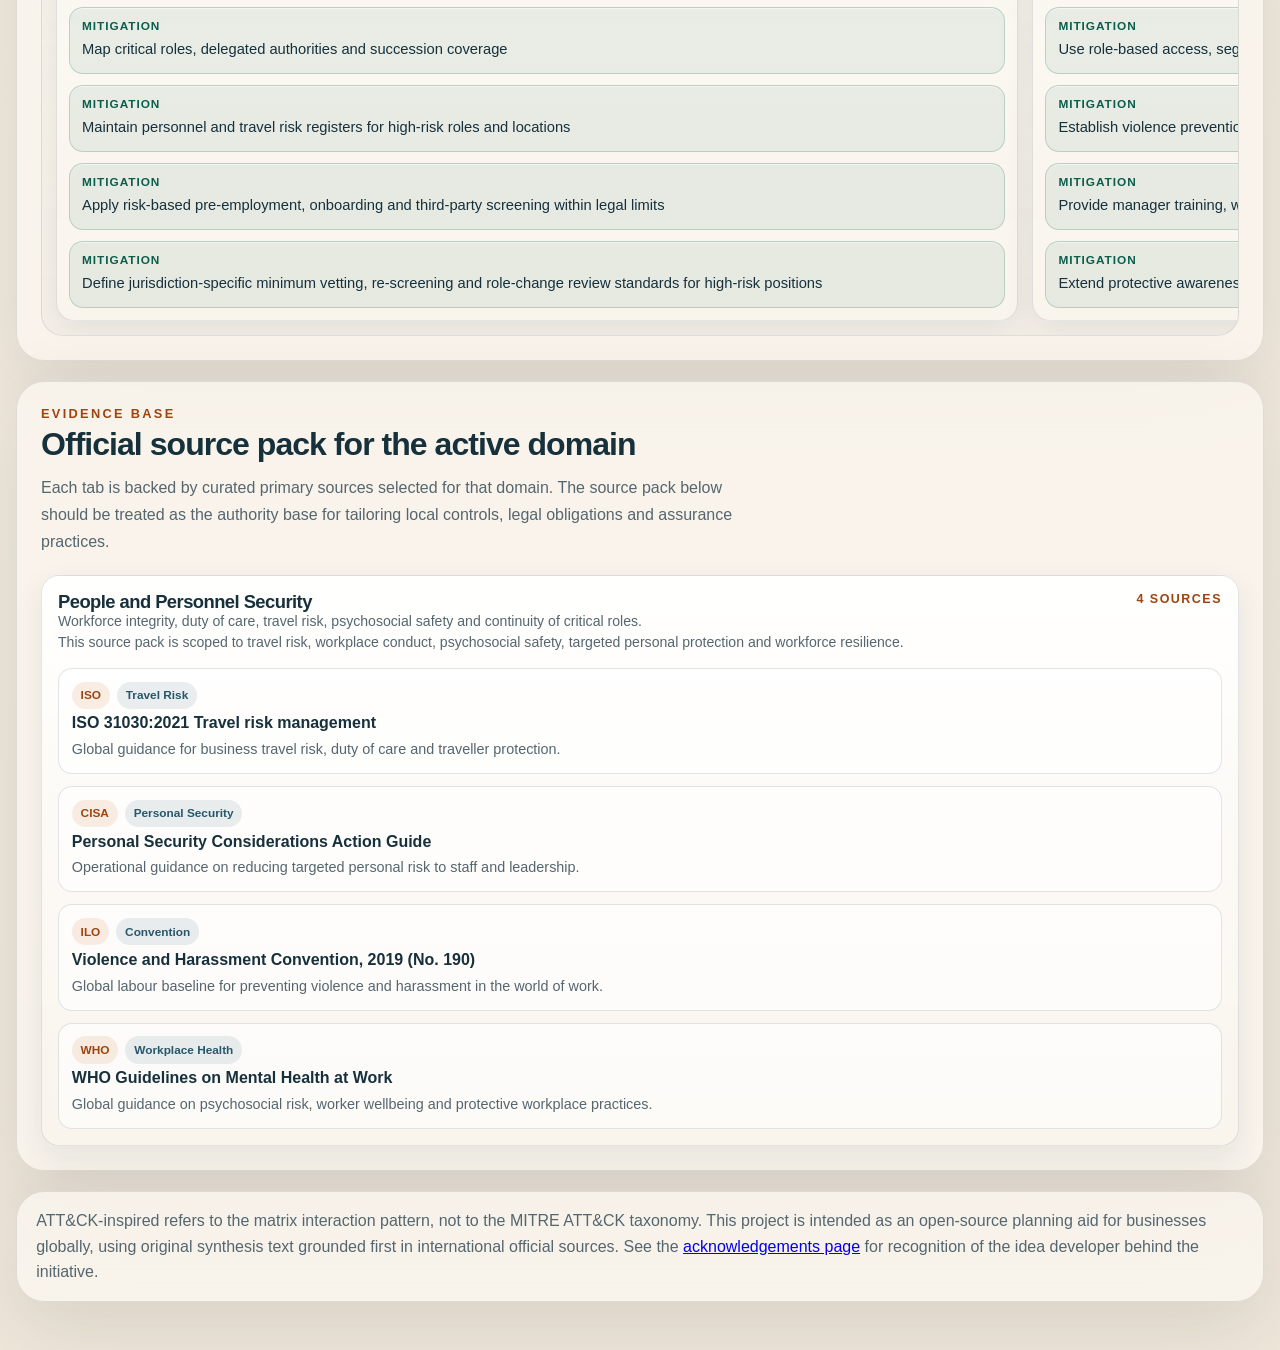
==== commit 1beb9a98: "add acknowledgements page for Sami Rantanen" ====
--- a/index.html
+++ b/index.html
@@ -39,6 +39,7 @@
             <a href="https://www.iso.org/standard/65694.html" target="_blank" rel="noopener noreferrer">ISO 31000</a>
             <a href="https://www.nist.gov/cyberframework" target="_blank" rel="noopener noreferrer">NIST CSF 2.0</a>
             <a href="#references">Reference library</a>
+            <a href="acknowledgements.html">Acknowledgements</a>
           </div>
         </div>
 
@@ -163,7 +164,9 @@
         <p>
           ATT&amp;CK-inspired refers to the matrix interaction pattern, not to the MITRE ATT&amp;CK
           taxonomy. This project is intended as an open-source planning aid for businesses globally,
-          using original synthesis text grounded first in international official sources.
+          using original synthesis text grounded first in international official sources. See the
+          <a href="acknowledgements.html">acknowledgements page</a> for recognition of the idea
+          developer behind the initiative.
         </p>
       </footer>
     </main>
--- a/styles.css
+++ b/styles.css
@@ -26,6 +26,7 @@
   --radius-sm: 12px;
   --font-body: "Aptos", "Segoe UI", "Helvetica Neue", sans-serif;
   --font-display: "Avenir Next", "Trebuchet MS", "Gill Sans", sans-serif;
+  --sticky-offset: 0.9rem;
 }
 
 * {
@@ -245,6 +246,9 @@
 }
 
 .control-bar {
+  position: sticky;
+  top: var(--sticky-offset);
+  z-index: 20;
   display: grid;
   grid-template-columns: minmax(0, 1fr) auto;
   gap: 1rem;
@@ -252,17 +256,60 @@
   margin-bottom: 1.25rem;
   padding: 1.2rem 1.25rem;
   border-radius: 22px;
+  background:
+    linear-gradient(180deg, rgba(255, 252, 247, 0.97), rgba(243, 237, 227, 0.93)),
+    var(--surface-strong);
+  box-shadow:
+    0 18px 44px rgba(30, 43, 53, 0.14),
+    0 0 0 1px rgba(27, 52, 64, 0.04);
 }
 
 .control-panel {
   min-width: 0;
+}
+
+.control-panel:first-child {
+  display: grid;
+  gap: 0.5rem;
+}
+
+.control-panel:first-child::after {
+  content: "Pinned domain navigation stays visible while you move across lifecycle categories.";
+  color: var(--muted);
+  font-size: 0.85rem;
+  line-height: 1.45;
 }
 
 .chip-group,
 .view-switch {
   display: flex;
+  gap: 0.6rem;
+}
+
+.chip-group {
+  flex-wrap: nowrap;
+  overflow-x: auto;
+  overflow-y: hidden;
+  padding: 0.05rem 0 0.2rem;
+  scrollbar-width: thin;
+  scrollbar-color: rgba(40, 87, 107, 0.32) transparent;
+}
+
+.view-switch {
   flex-wrap: wrap;
-  gap: 0.6rem;
+}
+
+.chip-group::-webkit-scrollbar {
+  height: 0.45rem;
+}
+
+.chip-group::-webkit-scrollbar-thumb {
+  border-radius: 999px;
+  background: rgba(40, 87, 107, 0.26);
+}
+
+.chip-group::-webkit-scrollbar-track {
+  background: transparent;
 }
 
 .chip,
@@ -285,8 +332,11 @@
 }
 
 .chip {
+  position: relative;
+  flex: 0 0 auto;
   min-height: 2.5rem;
   padding: 0 0.95rem;
+  white-space: nowrap;
 }
 
 .view-switch__button {
@@ -299,6 +349,26 @@
   border-color: rgba(197, 90, 17, 0.3);
   background: rgba(197, 90, 17, 0.12);
   color: var(--accent-strong);
+}
+
+.chip.is-active {
+  padding-right: 1.45rem;
+  box-shadow:
+    0 8px 20px rgba(197, 90, 17, 0.12),
+    inset 0 0 0 1px rgba(197, 90, 17, 0.08);
+}
+
+.chip.is-active::after {
+  content: "";
+  position: absolute;
+  top: 50%;
+  right: 0.72rem;
+  width: 0.46rem;
+  height: 0.46rem;
+  border-radius: 999px;
+  background: var(--accent);
+  transform: translateY(-50%);
+  box-shadow: 0 0 0 0.24rem rgba(197, 90, 17, 0.13);
 }
 
 .overview {
@@ -572,6 +642,7 @@
     linear-gradient(180deg, rgba(255, 255, 255, 0.78), rgba(246, 240, 232, 0.82)),
     var(--surface-strong);
   box-shadow: 0 10px 30px rgba(27, 52, 64, 0.08);
+  scroll-margin-top: 8rem;
 }
 
 .active-domain__lead {
@@ -966,6 +1037,10 @@
     grid-template-columns: 1fr;
   }
 
+  .control-bar {
+    top: 0.55rem;
+  }
+
   .matrix-panel__top {
     align-items: start;
     flex-direction: column;
@@ -995,6 +1070,14 @@
     padding-right: 1rem;
   }
 
+  .control-bar {
+    top: 0.35rem;
+  }
+
+  .control-panel:first-child::after {
+    font-size: 0.8rem;
+  }
+
   h1 {
     font-size: 2.7rem;
   }
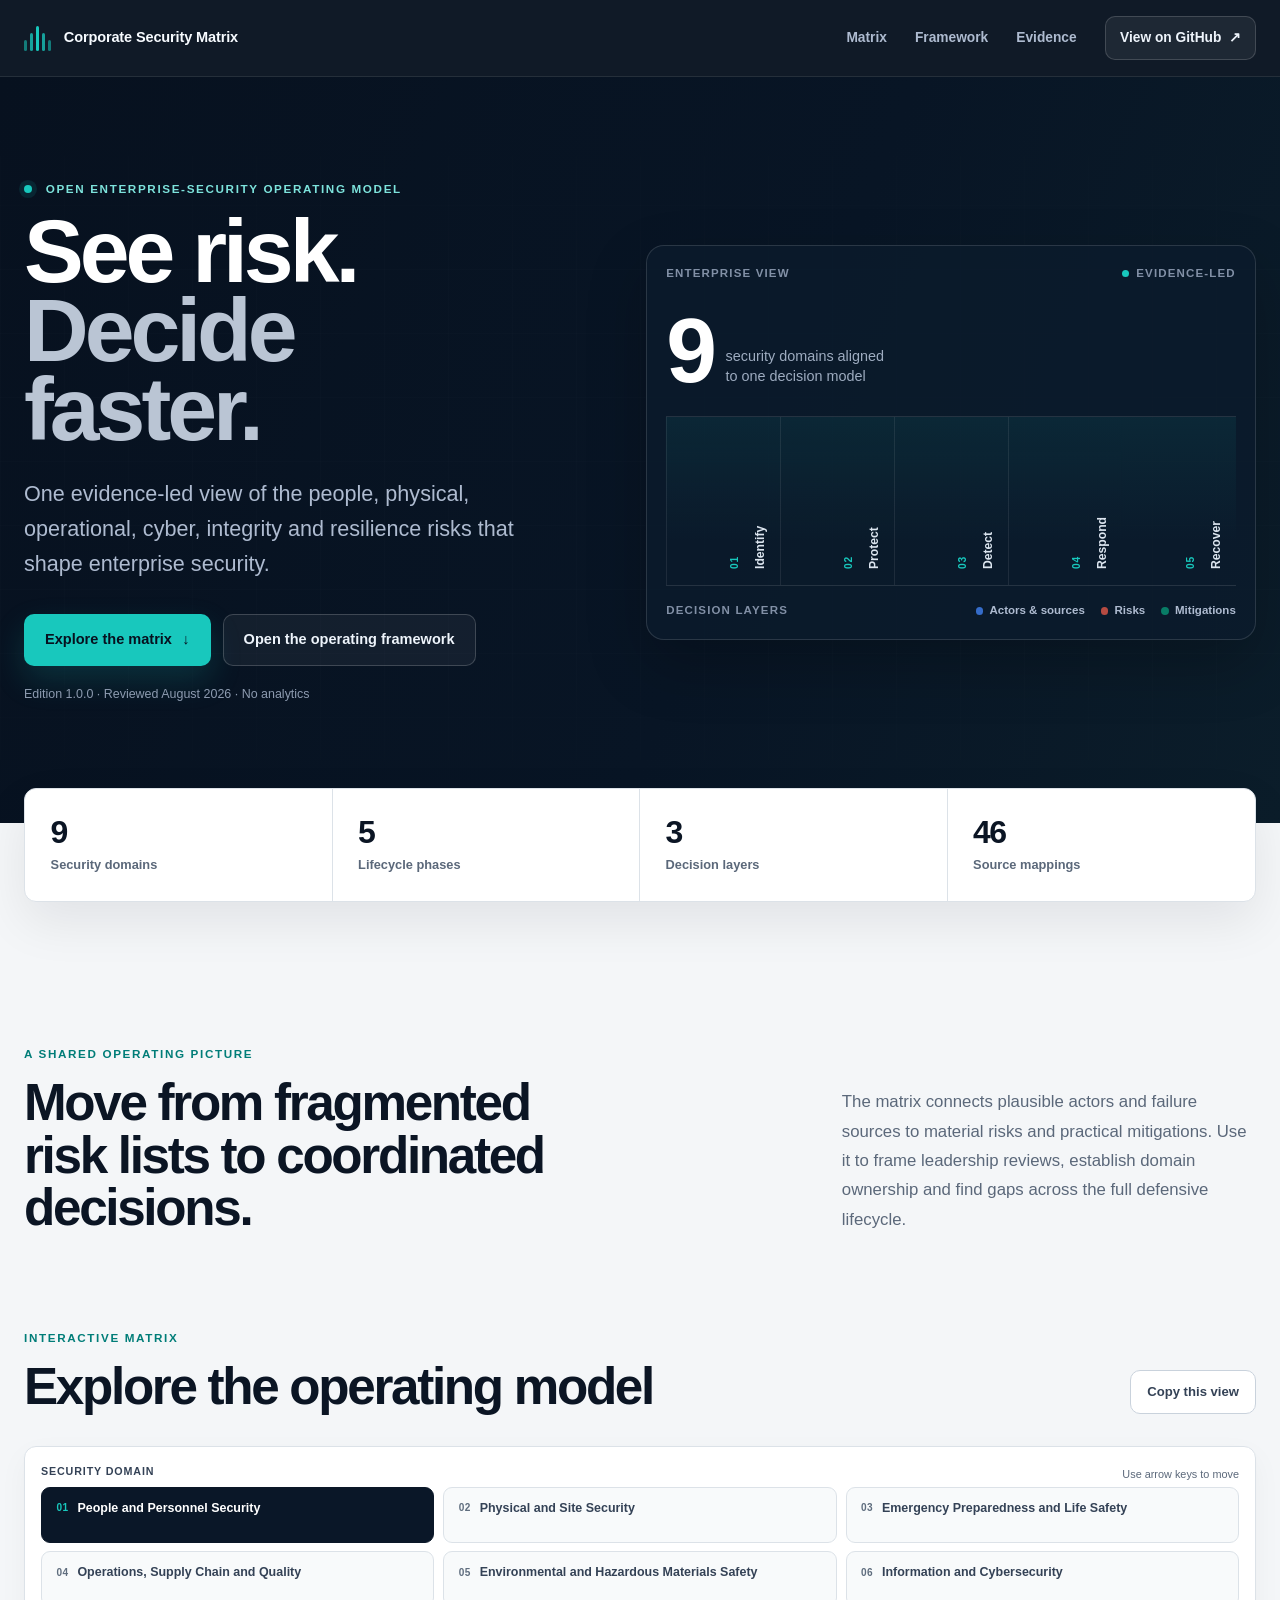
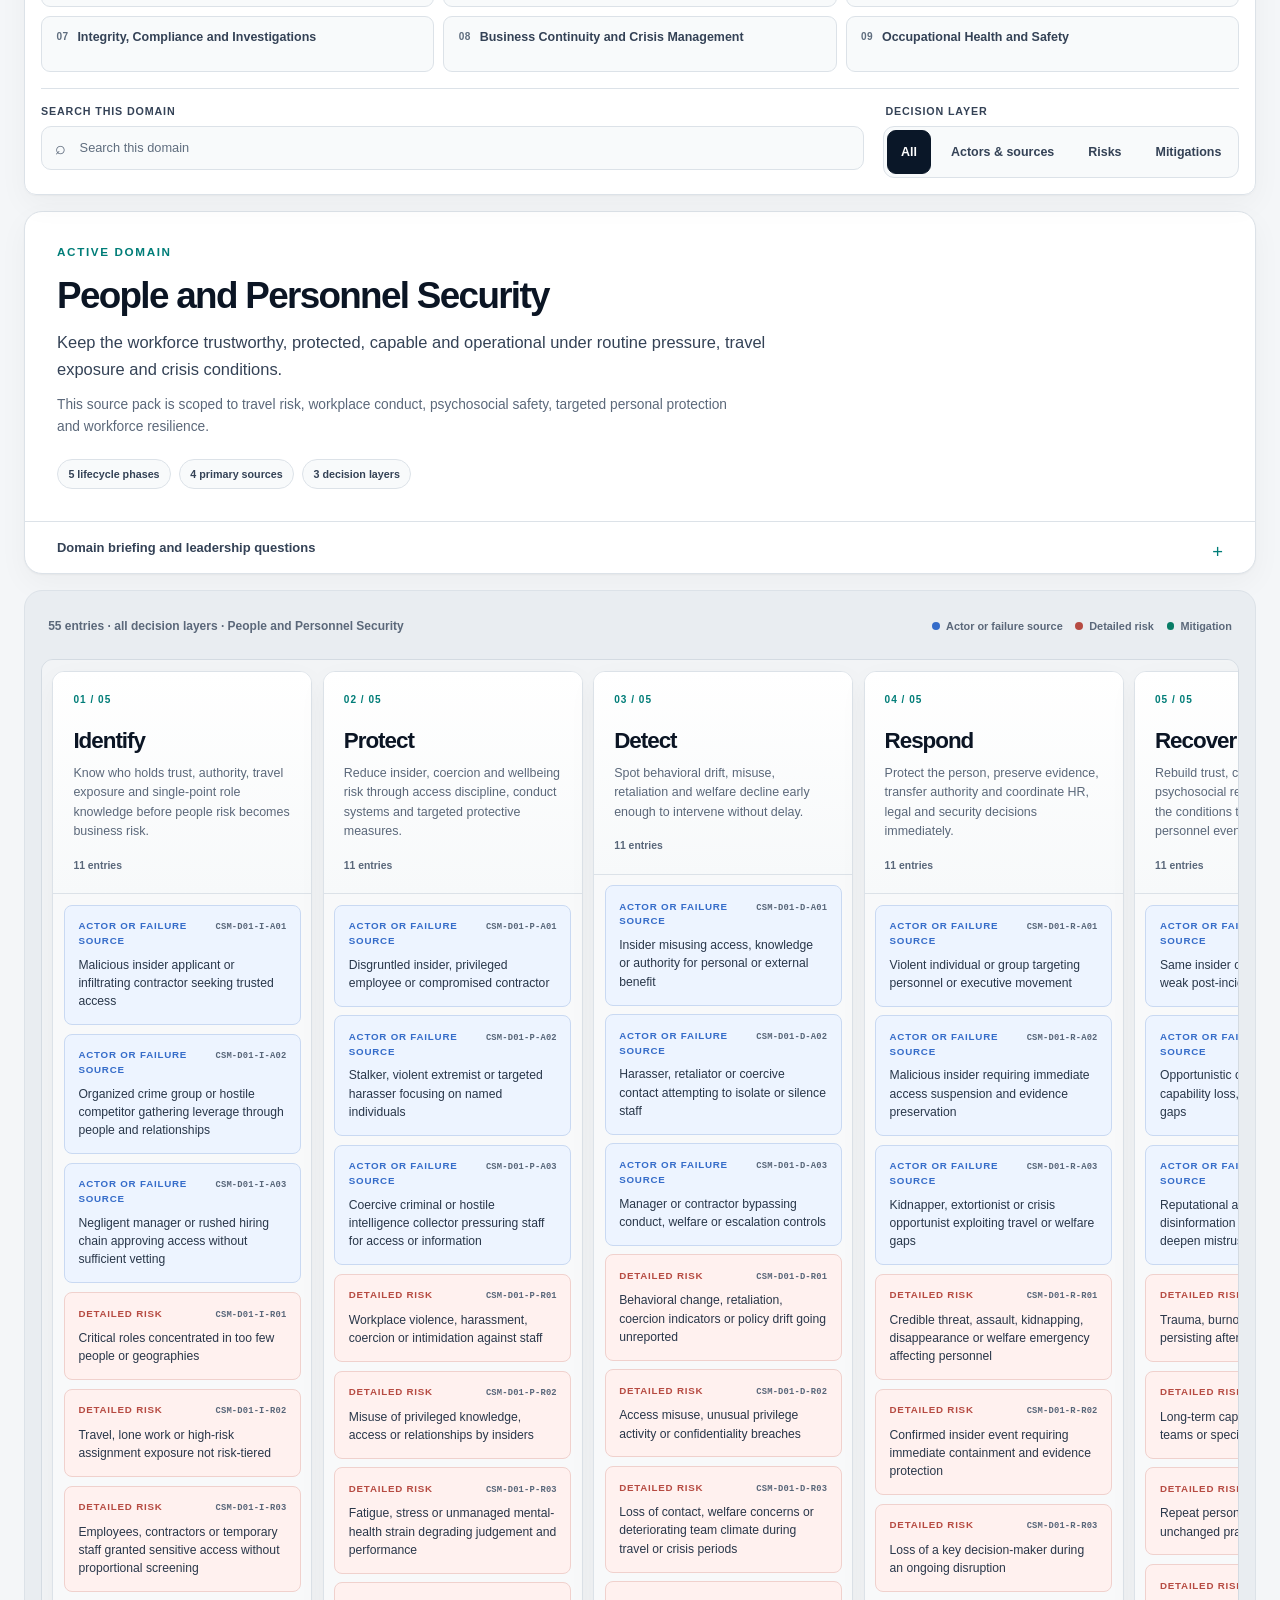
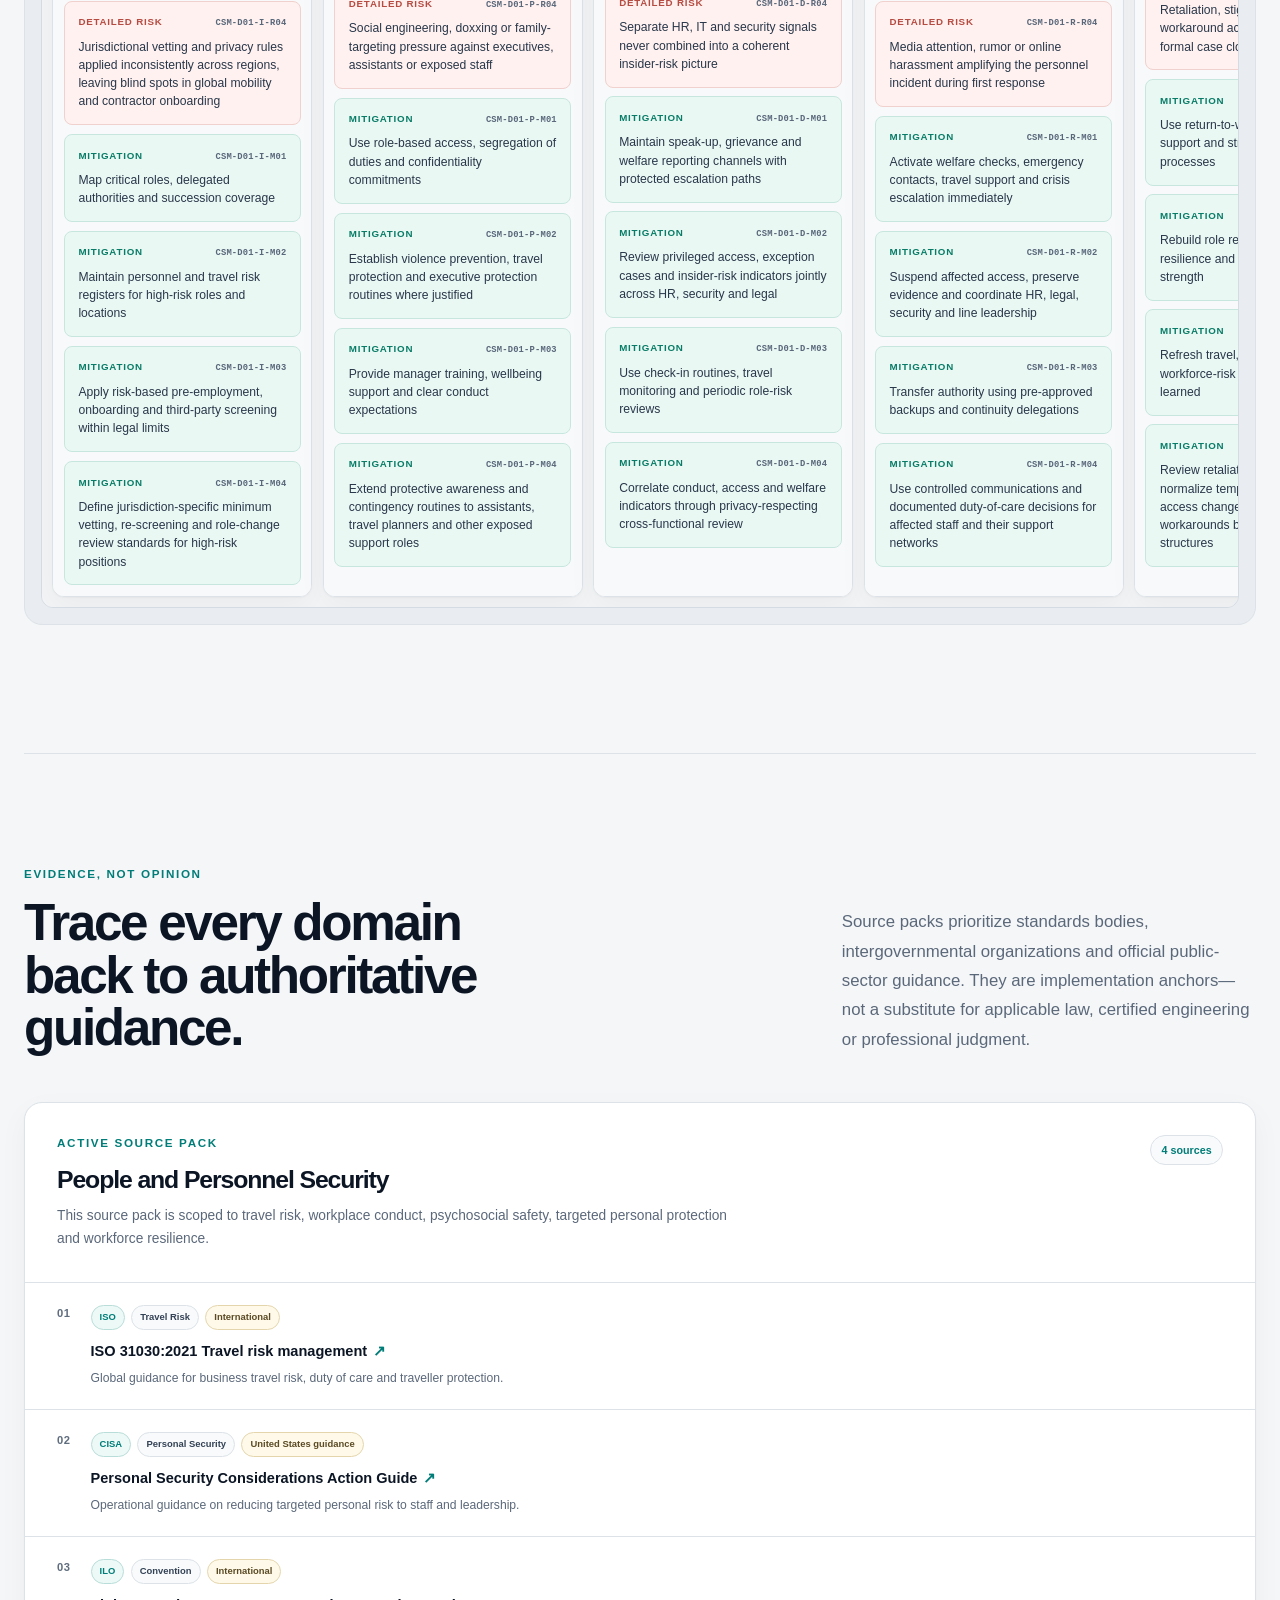
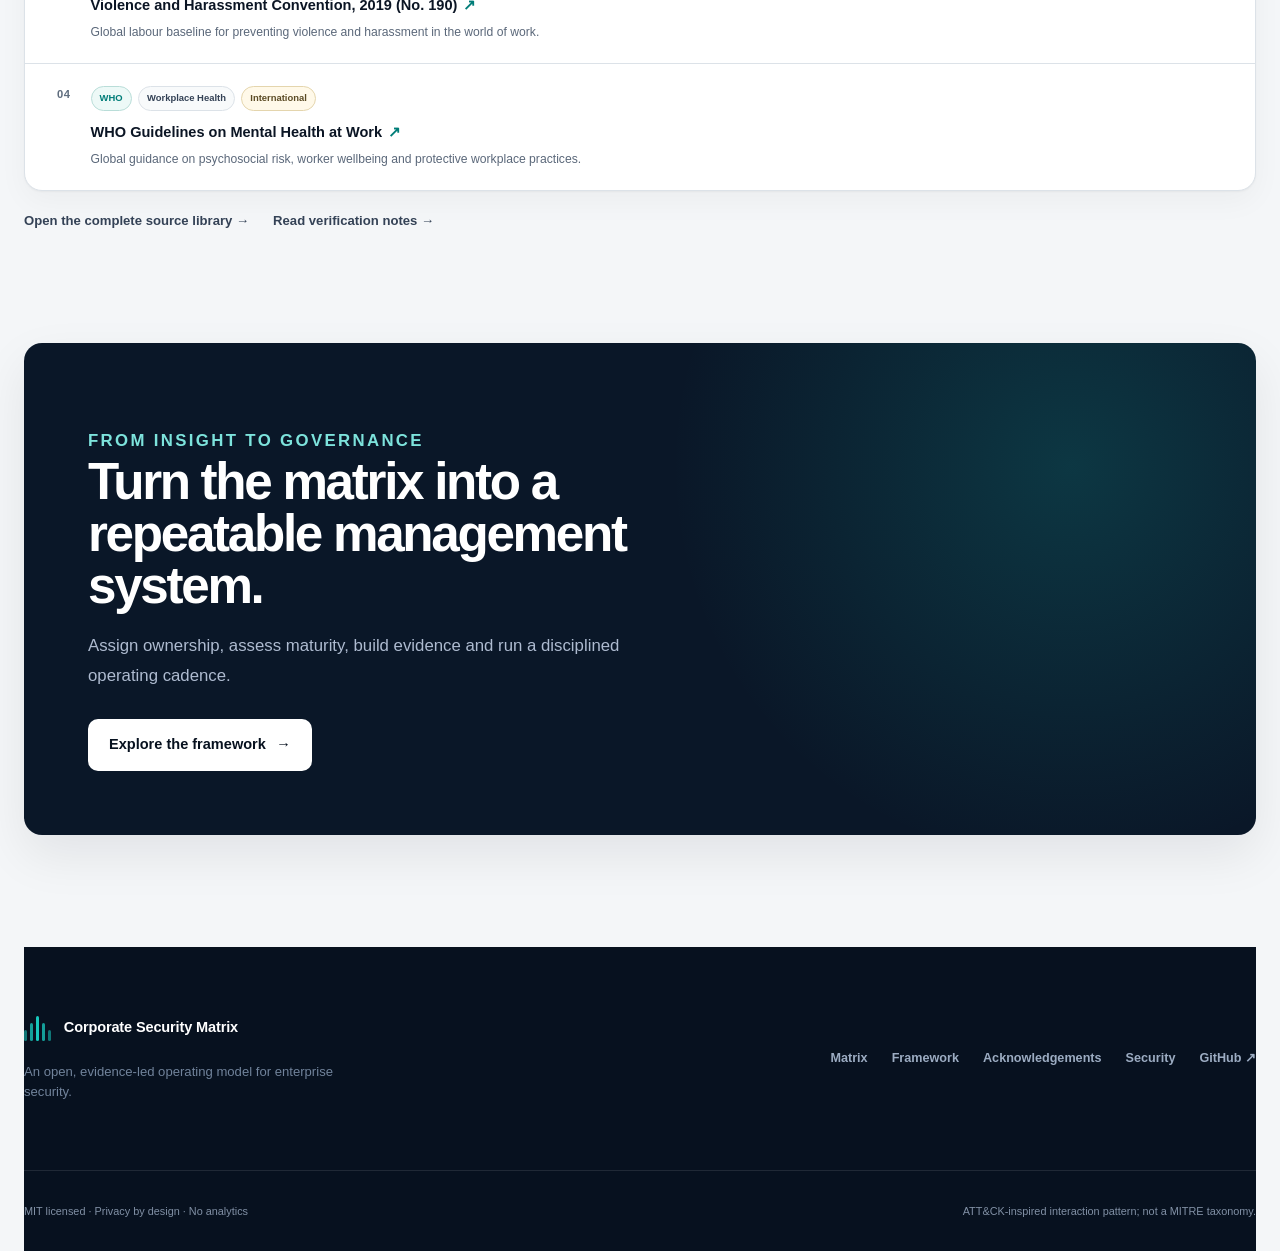
==== commit e053dabb: "release: publish premium v1.0.0 experience" ====
--- a/index.html
+++ b/index.html
@@ -5,171 +5,240 @@
     <meta name="viewport" content="width=device-width, initial-scale=1">
     <meta
       http-equiv="Content-Security-Policy"
-      content="default-src 'self'; base-uri 'none'; form-action 'none'; object-src 'none'; script-src 'self'; style-src 'self'; img-src 'self' data:; font-src 'self'; connect-src 'none'; frame-src 'none'; worker-src 'none'; manifest-src 'none'"
+      content="default-src 'self'; base-uri 'none'; form-action 'none'; object-src 'none'; script-src 'self'; style-src 'self'; img-src 'self' data:; font-src 'self'; connect-src 'none'; frame-src 'none'; worker-src 'none'"
     >
-    <meta name="referrer" content="no-referrer">
-    <title>Corporate Security Matrix</title>
+    <meta name="referrer" content="strict-origin-when-cross-origin">
+    <meta name="color-scheme" content="light">
+    <meta name="theme-color" content="#07111f">
+    <meta name="robots" content="index,follow,max-image-preview:large">
+    <title>Corporate Security Matrix — See risk. Decide faster.</title>
     <meta
       name="description"
-      content="An ATT&CK-inspired corporate security matrix synthesized from leading global official sources, combining threats and controls in one view."
+      content="Explore nine corporate-security domains across Identify, Protect, Detect, Respond and Recover—grounded in authoritative global sources."
     >
-    <meta name="robots" content="index,follow">
-    <meta name="theme-color" content="#c55a11">
+    <link rel="canonical" href="https://samran2.github.io/corporate-security-matrix/">
     <meta property="og:title" content="Corporate Security Matrix">
-    <meta property="og:description" content="An open-source corporate security matrix built from global official sources.">
+    <meta property="og:description" content="See risk. Decide faster. Build resilience across nine enterprise-security domains.">
     <meta property="og:type" content="website">
-    <meta name="twitter:card" content="summary">
+    <meta property="og:site_name" content="Corporate Security Matrix">
+    <meta property="og:locale" content="en_US">
+    <meta property="og:url" content="https://samran2.github.io/corporate-security-matrix/">
+    <meta property="og:image" content="https://samran2.github.io/corporate-security-matrix/assets/social-preview.png">
+    <meta property="og:image:width" content="1200">
+    <meta property="og:image:height" content="630">
+    <meta property="og:image:alt" content="Corporate Security Matrix — See risk. Decide faster. Build resilience.">
+    <meta name="twitter:card" content="summary_large_image">
     <meta name="twitter:title" content="Corporate Security Matrix">
-    <meta name="twitter:description" content="An open-source corporate security matrix built from global official sources.">
+    <meta name="twitter:description" content="See risk. Decide faster. Build resilience across nine enterprise-security domains.">
+    <meta name="twitter:image" content="https://samran2.github.io/corporate-security-matrix/assets/social-preview.png">
+    <meta name="twitter:image:alt" content="Corporate Security Matrix — See risk. Decide faster. Build resilience.">
+    <link rel="icon" href="assets/favicon.svg" type="image/svg+xml">
+    <link rel="apple-touch-icon" href="assets/apple-touch-icon.png">
     <link rel="stylesheet" href="styles.css">
   </head>
   <body>
-    <main class="page" data-view="all">
-      <section class="hero">
-        <div class="hero__copy">
-          <p class="eyebrow">Corporate Security Matrix</p>
-          <h1>Corporate Security Matrix</h1>
-          <p class="lede">
-            An open-source, GitHub Pages-ready matrix inspired by the ATT&amp;CK interaction model.
-            The structure is synthesized from leading global official sources including ISO, NIST,
-            WHO, ILO, UNDRR, UNODC, OECD, IFC, ENISA and CISA. EK remains a useful supporting
-            reference, but not the governing framework of the project.
+    <a class="skip-link" href="#matrix-explorer">Skip to matrix explorer</a>
+
+    <header class="site-header" aria-label="Primary navigation">
+      <div class="site-header__inner">
+        <a class="brand" href="index.html" aria-label="Corporate Security Matrix home">
+          <span class="brand__mark" aria-hidden="true">
+            <span></span><span></span><span></span><span></span><span></span>
+          </span>
+          <span class="brand__name">Corporate Security Matrix</span>
+        </a>
+        <nav class="site-nav" aria-label="Site">
+          <a href="#matrix-explorer">Matrix</a>
+          <a href="framework.html">Framework</a>
+          <a href="#evidence">Evidence</a>
+          <a class="site-nav__github" href="https://github.com/samran2/corporate-security-matrix" target="_blank" rel="noopener noreferrer">
+            View on GitHub <span aria-hidden="true">↗</span>
+          </a>
+        </nav>
+        <details class="mobile-nav">
+          <summary>Menu</summary>
+          <nav aria-label="Mobile site navigation">
+            <a href="#matrix-explorer">Matrix</a>
+            <a href="framework.html">Framework</a>
+            <a href="#evidence">Evidence</a>
+            <a href="https://github.com/samran2/corporate-security-matrix" target="_blank" rel="noopener noreferrer">View on GitHub <span aria-hidden="true">↗</span></a>
+          </nav>
+        </details>
+      </div>
+    </header>
+
+    <main>
+      <section class="hero hero--home" aria-labelledby="hero-title">
+        <div class="hero__inner">
+          <div class="hero__copy">
+            <p class="eyebrow"><span class="status-dot" aria-hidden="true"></span> Open enterprise-security operating model</p>
+            <h1 id="hero-title">See risk.<br><span>Decide faster.</span></h1>
+            <p class="lede">
+              One evidence-led view of the people, physical, operational, cyber, integrity and resilience risks that shape enterprise security.
+            </p>
+            <div class="hero__actions">
+              <a class="button button--primary" href="#matrix-explorer">Explore the matrix <span aria-hidden="true">↓</span></a>
+              <a class="button button--secondary" href="framework.html">Open the operating framework</a>
+            </div>
+            <p class="hero__note">Edition 1.0.0 · Reviewed August 2026 · No analytics</p>
+          </div>
+
+          <div class="hero-system" role="group" aria-label="Matrix model overview">
+            <div class="hero-system__topline">
+              <span>Enterprise view</span>
+              <span class="live-label"><span aria-hidden="true"></span> Evidence-led</span>
+            </div>
+            <div class="hero-system__metric">
+              <strong>9</strong>
+              <span>security domains aligned to one decision model</span>
+            </div>
+            <div class="hero-system__phases" role="list" aria-label="Five lifecycle phases">
+              <span role="listitem"><small>01</small>Identify</span>
+              <span role="listitem"><small>02</small>Protect</span>
+              <span role="listitem"><small>03</small>Detect</span>
+              <span role="listitem"><small>04</small>Respond</span>
+              <span role="listitem"><small>05</small>Recover</span>
+            </div>
+            <div class="hero-system__signal">
+              <span>Decision layers</span>
+              <div><i class="signal signal--actor"></i> Actors &amp; sources</div>
+              <div><i class="signal signal--risk"></i> Risks</div>
+              <div><i class="signal signal--control"></i> Mitigations</div>
+            </div>
+          </div>
+        </div>
+      </section>
+
+      <section class="trust-strip" aria-label="Matrix scope">
+        <div><strong>9</strong><span>Security domains</span></div>
+        <div><strong>5</strong><span>Lifecycle phases</span></div>
+        <div><strong>3</strong><span>Decision layers</span></div>
+        <div><strong>46</strong><span>Source mappings</span></div>
+      </section>
+
+      <section class="intro-section" aria-labelledby="intro-title">
+        <div>
+          <p class="eyebrow">A shared operating picture</p>
+          <h2 id="intro-title">Move from fragmented risk lists to coordinated decisions.</h2>
+        </div>
+        <p>
+          The matrix connects plausible actors and failure sources to material risks and practical mitigations. Use it to frame leadership reviews, establish domain ownership and find gaps across the full defensive lifecycle.
+        </p>
+      </section>
+
+      <section class="explorer" id="matrix-explorer" aria-labelledby="matrix-title">
+        <div class="explorer__heading">
+          <div>
+            <p class="eyebrow">Interactive matrix</p>
+            <h2 id="matrix-title">Explore the operating model</h2>
+          </div>
+          <div class="explorer__actions">
+            <button class="text-button" id="copyLink" type="button" aria-describedby="copyStatus">
+              Copy this view
+            </button>
+            <span class="sr-only" id="copyStatus" role="status" aria-live="polite"></span>
+          </div>
+        </div>
+
+        <noscript><p class="notice">The interactive matrix needs JavaScript. The operating model and evidence policy remain available in the framework and source-library documents.</p></noscript>
+
+        <section class="control-bar" aria-label="Matrix controls">
+          <div class="control-panel control-panel--domains">
+            <div class="control-heading">
+              <label class="control-label" id="domain-label">Security domain</label>
+              <span>Use arrow keys to move</span>
+            </div>
+            <div class="chip-group" id="domainFilters" role="tablist" aria-labelledby="domain-label"></div>
+          </div>
+
+          <div class="control-panel control-panel--search">
+            <label class="control-label" for="matrixSearch">Search this domain</label>
+            <div class="search-field">
+              <span aria-hidden="true">⌕</span>
+              <input id="matrixSearch" type="search" autocomplete="off" spellcheck="false" placeholder="Search this domain">
+              <button id="clearSearch" class="search-field__clear" type="button" aria-label="Clear search" hidden>Clear</button>
+            </div>
+          </div>
+
+          <fieldset class="control-panel control-panel--view">
+            <legend class="control-label">Decision layer</legend>
+            <div class="view-switch" role="radiogroup" aria-label="Filter decision layer">
+              <button type="button" class="view-switch__button is-active" data-view-mode="all" role="radio" aria-checked="true">All</button>
+              <button type="button" class="view-switch__button" data-view-mode="actors" role="radio" aria-checked="false">Actors &amp; sources</button>
+              <button type="button" class="view-switch__button" data-view-mode="risks" role="radio" aria-checked="false">Risks</button>
+              <button type="button" class="view-switch__button" data-view-mode="mitigations" role="radio" aria-checked="false">Mitigations</button>
+            </div>
+          </fieldset>
+        </section>
+
+        <div class="active-domain" id="activeDomain"></div>
+
+        <div class="matrix-panel">
+          <div class="matrix-panel__top">
+            <p id="resultCount" role="status" aria-live="polite"></p>
+            <div class="legend" role="list" aria-label="Decision-layer legend">
+              <span class="legend__item legend__item--actor" role="listitem"><i></i>Actor or failure source</span>
+              <span class="legend__item legend__item--risk" role="listitem"><i></i>Detailed risk</span>
+              <span class="legend__item legend__item--control" role="listitem"><i></i>Mitigation</span>
+            </div>
+          </div>
+          <div class="matrix-scroll" role="region" aria-label="Corporate security lifecycle matrix" tabindex="0">
+            <div class="matrix-grid" id="matrixGrid" role="tabpanel"></div>
+          </div>
+          <div class="empty-state" id="emptyState" hidden>
+            <strong>No matching entries</strong>
+            <span>Try a broader search or show all decision layers.</span>
+          </div>
+        </div>
+      </section>
+
+      <section class="evidence-section" id="evidence" aria-labelledby="evidence-title">
+        <div class="evidence-section__intro">
+          <div>
+            <p class="eyebrow">Evidence, not opinion</p>
+            <h2 id="evidence-title">Trace every domain back to authoritative guidance.</h2>
+          </div>
+          <p>
+            Source packs prioritize standards bodies, intergovernmental organizations and official public-sector guidance. They are implementation anchors—not a substitute for applicable law, certified engineering or professional judgment.
           </p>
-          <div class="hero__links">
-            <a href="https://www.iso.org/standard/65694.html" target="_blank" rel="noopener noreferrer">ISO 31000</a>
-            <a href="https://www.nist.gov/cyberframework" target="_blank" rel="noopener noreferrer">NIST CSF 2.0</a>
-            <a href="#references">Reference library</a>
-            <a href="acknowledgements.html">Acknowledgements</a>
-          </div>
-        </div>
-
-        <aside class="hero__panel">
-          <p class="hero__panel-label">Core logic</p>
-          <h2>Threats and controls in one operating picture</h2>
-          <ul class="principles">
-            <li>Govern cross-functionally with accountable owners and decision rights.</li>
-            <li>Identify critical exposure before it becomes loss.</li>
-            <li>Reduce likelihood through hardening, training and governance.</li>
-            <li>Detect, respond and recover fast enough to preserve continuity.</li>
-          </ul>
-        </aside>
-      </section>
-
-      <section class="control-bar" aria-label="Matrix controls">
-        <div class="control-panel">
-          <p class="control-label">Domain tabs</p>
-          <div class="chip-group" id="domainFilters" role="tablist" aria-label="Select security domain"></div>
-        </div>
-
-        <div class="control-panel">
-          <p class="control-label">Cell view</p>
-          <div class="view-switch" role="radiogroup" aria-label="Select matrix view">
-            <button type="button" class="view-switch__button is-active" data-view-mode="all">All</button>
-            <button type="button" class="view-switch__button" data-view-mode="actors">Actors</button>
-            <button type="button" class="view-switch__button" data-view-mode="risks">Detailed Risks</button>
-            <button type="button" class="view-switch__button" data-view-mode="mitigations">Mitigations</button>
-          </div>
-        </div>
-      </section>
-
-      <section class="overview">
-        <article class="overview-card">
-          <p class="overview-card__eyebrow">How to read it</p>
-          <h2>Tabs open ATT&amp;CK-style matrices. Columns stay on the defensive lifecycle.</h2>
-          <p>
-            Each tab opens one domain-specific matrix built as stacked lifecycle columns, similar in
-            interaction logic to the MITRE ATT&amp;CK Enterprise Matrix. It is meant for strategy
-            work, board-level discussion, security program scoping and cross-functional planning
-            across jurisdictions and sectors.
-          </p>
-        </article>
-
-        <article class="overview-card">
-          <p class="overview-card__eyebrow">Reference Authorities</p>
-          <h2>Use the strongest official sources as implementation anchors.</h2>
-          <ul class="standards">
-            <li><strong>ISO</strong> Risk, resilience, safety, quality and management systems</li>
-            <li><strong>NIST</strong> Cybersecurity governance, incident response and control baselines</li>
-            <li><strong>WHO</strong> Health emergency management, worker wellbeing and chemical safety</li>
-            <li><strong>ILO</strong> Occupational safety, labour protection and workplace conduct</li>
-            <li><strong>UNDRR / UNODC / OECD</strong> Resilience, integrity and anti-corruption frameworks</li>
-            <li><strong>IFC</strong> Good international industry practice for EHS and site operations</li>
-            <li><strong>ENISA / CISA</strong> Threat intelligence, physical security and operational cyber baselines</li>
-            <li><strong>EK</strong> Supporting comparator for transferable corporate-security structure</li>
-          </ul>
-        </article>
-
-        <article class="overview-card">
-          <p class="overview-card__eyebrow">Method</p>
-          <h2>Built from global official frameworks, not a single national model.</h2>
-          <p>
-            Source priority runs from international standards and multilateral guidance to national
-            regulator material. National frameworks such as EK are used as helpful comparators, not
-            as the controlling taxonomy.
-          </p>
-        </article>
-
-        <article class="overview-card">
-          <p class="overview-card__eyebrow">Operating Use</p>
-          <h2>Use it as a live management system, not a static poster.</h2>
-          <p>
-            Assign owners to each domain, score lifecycle coverage cell by cell, attach applicable
-            standards and obligations, and refresh the matrix after exercises, incidents and major
-            business change.
-          </p>
-        </article>
-      </section>
-
-      <section class="matrix-panel" aria-labelledby="matrix-title">
-        <div class="matrix-panel__top">
-          <div>
-            <p class="eyebrow eyebrow--small">Matrix</p>
-            <h2 id="matrix-title">ATT&amp;CK-style domain matrix with actors, risks and mitigations</h2>
-          </div>
-
-          <div class="matrix-panel__meta">
-            <p id="resultCount" aria-live="polite"></p>
-            <div class="legend" aria-label="Legend">
-              <span class="legend__item legend__item--actor">Possible actor</span>
-              <span class="legend__item legend__item--threat">Threat signal</span>
-              <span class="legend__item legend__item--control">Control response</span>
-            </div>
-          </div>
-        </div>
-
-        <div class="active-domain" id="activeDomain"></div>
-
-        <div class="matrix-scroll" role="region" aria-label="Corporate security matrix" tabindex="0">
-          <div class="matrix-grid" id="matrixGrid"></div>
-        </div>
-      </section>
-
-      <section class="reference-library" id="references" aria-labelledby="reference-title">
-        <div class="reference-library__intro">
-          <div>
-            <p class="eyebrow eyebrow--small">Evidence Base</p>
-            <h2 id="reference-title">Official source pack for the active domain</h2>
-            <p>
-              Each tab is backed by curated primary sources selected for that domain. The source pack
-              below should be treated as the authority base for tailoring local controls, legal
-              obligations and assurance practices.
-            </p>
-          </div>
-        </div>
-
+        </div>
         <div class="reference-grid" id="referenceGrid"></div>
-      </section>
-
-      <footer class="footer">
-        <p>
-          ATT&amp;CK-inspired refers to the matrix interaction pattern, not to the MITRE ATT&amp;CK
-          taxonomy. This project is intended as an open-source planning aid for businesses globally,
-          using original synthesis text grounded first in international official sources. See the
-          <a href="acknowledgements.html">acknowledgements page</a> for recognition of the idea
-          developer behind the initiative.
-        </p>
-      </footer>
+        <div class="evidence-section__footer">
+          <a href="SOURCE-LIBRARY.md">Open the complete source library <span aria-hidden="true">→</span></a>
+          <a href="FACT-CHECK.md">Read verification notes <span aria-hidden="true">→</span></a>
+        </div>
+      </section>
+
+      <section class="framework-cta" aria-labelledby="framework-cta-title">
+        <p class="eyebrow">From insight to governance</p>
+        <h2 id="framework-cta-title">Turn the matrix into a repeatable management system.</h2>
+        <p>Assign ownership, assess maturity, build evidence and run a disciplined operating cadence.</p>
+        <a class="button button--light" href="framework.html">Explore the framework <span aria-hidden="true">→</span></a>
+      </section>
     </main>
+
+    <footer class="site-footer">
+      <div class="site-footer__top">
+        <div>
+          <a class="brand brand--footer" href="index.html">
+            <span class="brand__mark" aria-hidden="true"><span></span><span></span><span></span><span></span><span></span></span>
+            <span class="brand__name">Corporate Security Matrix</span>
+          </a>
+          <p>An open, evidence-led operating model for enterprise security.</p>
+        </div>
+        <nav aria-label="Footer">
+          <a href="#matrix-explorer">Matrix</a>
+          <a href="framework.html">Framework</a>
+          <a href="acknowledgements.html">Acknowledgements</a>
+          <a href="SECURITY.md">Security</a>
+          <a href="https://github.com/samran2/corporate-security-matrix" target="_blank" rel="noopener noreferrer">GitHub ↗</a>
+        </nav>
+      </div>
+      <div class="site-footer__bottom">
+        <span>MIT licensed · Privacy by design · No analytics</span>
+        <span>ATT&amp;CK-inspired interaction pattern; not a MITRE taxonomy.</span>
+      </div>
+    </footer>
 
     <script src="matrix-domains.js"></script>
     <script src="matrix-actors.js"></script>
--- a/styles.css
+++ b/styles.css
@@ -1,32 +1,34 @@
 :root {
-  --bg: #f3efe6;
-  --surface: rgba(250, 246, 238, 0.82);
-  --surface-strong: rgba(255, 252, 247, 0.95);
-  --surface-muted: rgba(243, 237, 227, 0.9);
-  --line: rgba(27, 52, 64, 0.12);
-  --line-strong: rgba(27, 52, 64, 0.2);
-  --text: #16303c;
-  --muted: #55666f;
-  --accent: #c55a11;
-  --accent-strong: #9d4410;
-  --steel: #28576b;
-  --teal: #0d6d70;
-  --actor-bg: rgba(35, 79, 129, 0.08);
-  --actor-line: rgba(35, 79, 129, 0.22);
-  --actor-text: #204a72;
-  --threat-bg: rgba(180, 42, 22, 0.08);
-  --threat-line: rgba(180, 42, 22, 0.24);
-  --threat-text: #872314;
-  --control-bg: rgba(18, 112, 88, 0.08);
-  --control-line: rgba(18, 112, 88, 0.22);
-  --control-text: #0b5e4b;
-  --shadow: 0 22px 80px rgba(30, 43, 53, 0.12);
-  --radius-lg: 28px;
-  --radius-md: 18px;
-  --radius-sm: 12px;
-  --font-body: "Aptos", "Segoe UI", "Helvetica Neue", sans-serif;
-  --font-display: "Avenir Next", "Trebuchet MS", "Gill Sans", sans-serif;
-  --sticky-offset: 0.9rem;
+  color-scheme: light;
+  --navy-950: #07111f;
+  --navy-900: #0a1728;
+  --navy-850: #0d1c30;
+  --navy-800: #13243a;
+  --ink: #0b1524;
+  --ink-soft: #344256;
+  --muted: #5b687a;
+  --canvas: #f4f6f8;
+  --surface: #ffffff;
+  --surface-soft: #f8fafb;
+  --line: #dce2e8;
+  --line-strong: #c9d2dc;
+  --teal: #18c8bd;
+  --teal-deep: #007d78;
+  --blue: #4f81ff;
+  --amber: #f5a642;
+  --actor: #356cc9;
+  --actor-soft: #edf4ff;
+  --risk: #b64b42;
+  --risk-soft: #fff1ef;
+  --control: #087c66;
+  --control-soft: #eaf8f4;
+  --shadow-sm: 0 1px 2px rgba(7, 17, 31, 0.04), 0 10px 30px rgba(7, 17, 31, 0.04);
+  --shadow-md: 0 20px 50px rgba(7, 17, 31, 0.08);
+  --radius-sm: 8px;
+  --radius-md: 12px;
+  --radius-lg: 18px;
+  --max-width: 1480px;
+  --font: -apple-system, BlinkMacSystemFont, "Segoe UI", Inter, Helvetica, Arial, sans-serif;
 }
 
 * {
@@ -35,1066 +37,2113 @@
 
 html {
   scroll-behavior: smooth;
+  scroll-padding-top: 6.5rem;
 }
 
 body {
   margin: 0;
+  min-width: 320px;
   min-height: 100vh;
-  color: var(--text);
-  font-family: var(--font-body);
-  background:
-    radial-gradient(circle at top left, rgba(221, 128, 42, 0.18), transparent 28rem),
-    radial-gradient(circle at 92% 14%, rgba(15, 94, 116, 0.16), transparent 22rem),
-    linear-gradient(180deg, #f8f4eb 0%, #efe7da 100%);
-}
-
-body::before,
-body::after {
+  color: var(--ink);
+  font-family: var(--font);
+  font-size: 16px;
+  line-height: 1.5;
+  background: var(--canvas);
+  -webkit-font-smoothing: antialiased;
+  text-rendering: optimizeLegibility;
+}
+
+button,
+input {
+  font: inherit;
+}
+
+button,
+a {
+  -webkit-tap-highlight-color: transparent;
+}
+
+a {
+  color: inherit;
+}
+
+img,
+svg {
+  display: block;
+  max-width: 100%;
+}
+
+[hidden] {
+  display: none !important;
+}
+
+.sr-only {
+  position: absolute;
+  width: 1px;
+  height: 1px;
+  padding: 0;
+  margin: -1px;
+  overflow: hidden;
+  clip: rect(0, 0, 0, 0);
+  white-space: nowrap;
+  border: 0;
+}
+
+.skip-link {
+  position: fixed;
+  top: 0.75rem;
+  left: 0.75rem;
+  z-index: 100;
+  padding: 0.75rem 1rem;
+  border-radius: 8px;
+  color: var(--navy-950);
+  background: var(--teal);
+  font-weight: 750;
+  text-decoration: none;
+  transform: translateY(-160%);
+  transition: transform 160ms ease;
+}
+
+.skip-link:focus {
+  transform: translateY(0);
+}
+
+:focus-visible {
+  outline: 3px solid var(--blue);
+  outline-offset: 3px;
+}
+
+.site-header {
+  position: sticky;
+  top: 0;
+  z-index: 50;
+  color: #f7fbff;
+  background: rgba(7, 17, 31, 0.96);
+  border-bottom: 1px solid rgba(255, 255, 255, 0.09);
+  -webkit-backdrop-filter: blur(12px) saturate(130%);
+  backdrop-filter: blur(12px) saturate(130%);
+}
+
+.site-header__inner,
+.hero__inner,
+.trust-strip,
+.intro-section,
+.explorer,
+.evidence-section,
+.framework-cta,
+.site-footer,
+.content-shell,
+.page-hero__inner {
+  width: min(var(--max-width), calc(100% - 3rem));
+  margin-inline: auto;
+}
+
+.site-header__inner {
+  min-height: 4.75rem;
+  display: flex;
+  align-items: center;
+  justify-content: space-between;
+  gap: 2rem;
+}
+
+.brand {
+  display: inline-flex;
+  align-items: center;
+  gap: 0.8rem;
+  min-width: 0;
+  color: inherit;
+  text-decoration: none;
+}
+
+.brand__mark {
+  display: grid;
+  grid-template-columns: repeat(5, 3px);
+  align-items: end;
+  gap: 3px;
+  width: 27px;
+  height: 25px;
+  flex: 0 0 auto;
+}
+
+.brand__mark span {
+  display: block;
+  width: 3px;
+  border-radius: 4px;
+  background: var(--teal);
+}
+
+.brand__mark span:nth-child(1),
+.brand__mark span:nth-child(5) {
+  height: 42%;
+  opacity: 0.56;
+}
+
+.brand__mark span:nth-child(2),
+.brand__mark span:nth-child(4) {
+  height: 70%;
+  opacity: 0.78;
+}
+
+.brand__mark span:nth-child(3) {
+  height: 100%;
+}
+
+.brand__name {
+  overflow: hidden;
+  color: inherit;
+  font-size: 0.91rem;
+  font-weight: 720;
+  letter-spacing: -0.01em;
+  text-overflow: ellipsis;
+  white-space: nowrap;
+}
+
+.site-nav {
+  display: flex;
+  align-items: center;
+  gap: 1.75rem;
+}
+
+.site-nav a {
+  color: #aebbd0;
+  font-size: 0.86rem;
+  font-weight: 650;
+  text-decoration: none;
+  transition: color 160ms ease;
+}
+
+.site-nav a:hover,
+.site-nav a:focus-visible,
+.site-nav a[aria-current="page"] {
+  color: #ffffff;
+}
+
+.site-nav .site-nav__github {
+  min-height: 2.75rem;
+  display: inline-flex;
+  align-items: center;
+  gap: 0.45rem;
+  padding-inline: 0.9rem;
+  border: 1px solid rgba(255, 255, 255, 0.16);
+  border-radius: 10px;
+  color: #eef4fb;
+  background: rgba(255, 255, 255, 0.06);
+}
+
+.mobile-nav {
+  position: relative;
+  display: none;
+}
+
+.mobile-nav summary {
+  min-width: 4.25rem;
+  min-height: 2.75rem;
+  display: inline-flex;
+  align-items: center;
+  justify-content: center;
+  padding-inline: 0.85rem;
+  border: 1px solid rgba(255, 255, 255, 0.16);
+  border-radius: 10px;
+  color: #eef4fb;
+  background: rgba(255, 255, 255, 0.06);
+  cursor: pointer;
+  font-size: 0.78rem;
+  font-weight: 680;
+  list-style: none;
+}
+
+.mobile-nav summary::-webkit-details-marker {
+  display: none;
+}
+
+.mobile-nav[open] summary {
+  color: var(--navy-950);
+  background: var(--teal);
+}
+
+.mobile-nav nav {
+  position: absolute;
+  top: calc(100% + 0.65rem);
+  right: 0;
+  width: min(19rem, calc(100vw - 1.5rem));
+  overflow: hidden;
+  border: 1px solid rgba(255, 255, 255, 0.14);
+  border-radius: 12px;
+  background: #0d1a2b;
+  box-shadow: 0 18px 50px rgba(0, 0, 0, 0.34);
+}
+
+.mobile-nav nav a {
+  min-height: 3rem;
+  display: flex;
+  align-items: center;
+  justify-content: space-between;
+  gap: 1rem;
+  padding-inline: 1rem;
+  border-bottom: 1px solid rgba(255, 255, 255, 0.09);
+  color: #d6e0ed;
+  font-size: 0.82rem;
+  font-weight: 650;
+  text-decoration: none;
+}
+
+.mobile-nav nav a:last-child {
+  border-bottom: 0;
+}
+
+.mobile-nav nav a:hover,
+.mobile-nav nav a:focus-visible,
+.mobile-nav nav a[aria-current="page"] {
+  color: #ffffff;
+  background: rgba(255, 255, 255, 0.07);
+}
+
+.hero {
+  position: relative;
+  overflow: hidden;
+  color: #ffffff;
+  background: linear-gradient(112deg, #07111f 0%, #081525 58%, #0b1d2a 100%);
+}
+
+.hero::before {
   content: "";
-  position: fixed;
-  inset: auto;
+  position: absolute;
+  inset: 0;
   pointer-events: none;
-  z-index: 0;
-  opacity: 0.7;
-}
-
-body::before {
-  top: 8rem;
-  right: -8rem;
-  width: 24rem;
-  height: 24rem;
-  background: radial-gradient(circle, rgba(197, 90, 17, 0.18), transparent 70%);
-}
-
-body::after {
-  bottom: -7rem;
-  left: -6rem;
-  width: 26rem;
-  height: 26rem;
-  background: radial-gradient(circle, rgba(40, 87, 107, 0.18), transparent 70%);
-}
-
-.page {
+  opacity: 0.12;
+  background-image:
+    linear-gradient(rgba(255, 255, 255, 0.08) 1px, transparent 1px),
+    linear-gradient(90deg, rgba(255, 255, 255, 0.08) 1px, transparent 1px);
+  background-size: 64px 64px;
+  mask-image: linear-gradient(to bottom, transparent, black 25%, black 80%, transparent);
+}
+
+.hero__inner {
   position: relative;
   z-index: 1;
-  width: min(1520px, calc(100% - 2rem));
-  margin: 0 auto;
-  padding: 2rem 0 3rem;
-}
-
-.hero,
-.control-bar,
-.overview,
-.matrix-panel,
-.footer {
-  position: relative;
-}
-
-.hero {
-  display: grid;
-  grid-template-columns: minmax(0, 1.55fr) minmax(320px, 0.85fr);
-  gap: 1.25rem;
-  align-items: stretch;
-  margin-bottom: 1.25rem;
-}
-
-.hero__copy,
-.hero__panel,
-.control-bar,
-.overview-card,
-.matrix-panel,
-.footer {
-  border: 1px solid var(--line);
-  background: var(--surface);
-  backdrop-filter: blur(18px);
-  box-shadow: var(--shadow);
-}
-
-.hero__copy,
-.hero__panel,
-.overview-card,
-.matrix-panel,
-.footer {
-  border-radius: var(--radius-lg);
+  min-height: 660px;
+  display: grid;
+  grid-template-columns: minmax(0, 0.92fr) minmax(500px, 1.08fr);
+  gap: clamp(3rem, 8vw, 8rem);
+  align-items: center;
+  padding-block: 6.5rem 7.5rem;
 }
 
 .hero__copy {
-  padding: 2.5rem;
-}
-
-.eyebrow {
-  margin: 0 0 0.7rem;
-  color: var(--accent-strong);
-  font-size: 0.8rem;
-  font-weight: 700;
-  letter-spacing: 0.18em;
+  max-width: 680px;
+}
+
+.eyebrow,
+.section-label {
+  margin: 0 0 1rem;
+  color: var(--teal-deep);
+  font-size: 0.73rem;
+  font-weight: 780;
+  letter-spacing: 0.14em;
+  line-height: 1.3;
   text-transform: uppercase;
 }
 
-.eyebrow--small {
-  margin-bottom: 0.45rem;
+.hero .eyebrow,
+.page-hero .eyebrow,
+.framework-cta .eyebrow {
+  color: #7de3dc;
+}
+
+.status-dot {
+  display: inline-block;
+  width: 0.5rem;
+  height: 0.5rem;
+  margin-right: 0.55rem;
+  border-radius: 999px;
+  background: var(--teal);
+  box-shadow: 0 0 0 5px rgba(24, 200, 189, 0.11);
 }
 
 h1,
 h2,
 h3,
 h4,
-.domain-name,
-.phase-title {
+p {
+  overflow-wrap: break-word;
+}
+
+h1,
+h2,
+h3,
+h4 {
   margin: 0;
-  font-family: var(--font-display);
-  letter-spacing: -0.03em;
+  color: inherit;
+  font-weight: 720;
+  letter-spacing: -0.045em;
 }
 
 h1 {
-  max-width: 13ch;
-  font-size: clamp(2.9rem, 5vw, 5.2rem);
-  line-height: 0.95;
+  font-size: clamp(3.9rem, 7vw, 7.2rem);
+  line-height: 0.88;
+}
+
+h1 span {
+  color: #bac5d4;
+}
+
+h2 {
+  font-size: clamp(2.15rem, 4vw, 4rem);
+  line-height: 1.02;
+}
+
+h3 {
+  font-size: 1.35rem;
+  line-height: 1.14;
 }
 
 .lede {
-  max-width: 72ch;
-  margin: 1.25rem 0 0;
-  font-size: 1.08rem;
-  line-height: 1.7;
-  color: var(--muted);
-}
-
-.hero__links {
+  max-width: 61ch;
+  margin: 1.8rem 0 0;
+  color: #aebbd0;
+  font-size: clamp(1.08rem, 1.8vw, 1.35rem);
+  line-height: 1.62;
+}
+
+.hero__actions {
   display: flex;
   flex-wrap: wrap;
-  gap: 0.8rem;
-  margin-top: 1.5rem;
-}
-
-.hero__links a {
+  gap: 0.75rem;
+  margin-top: 2rem;
+}
+
+.button {
+  min-height: 3.25rem;
   display: inline-flex;
   align-items: center;
-  min-height: 2.8rem;
-  padding: 0 1rem;
-  border: 1px solid rgba(197, 90, 17, 0.18);
-  border-radius: 999px;
-  color: var(--accent-strong);
+  justify-content: center;
+  gap: 0.65rem;
+  padding-inline: 1.25rem;
+  border: 1px solid transparent;
+  border-radius: 10px;
+  font-size: 0.91rem;
+  font-weight: 730;
   text-decoration: none;
-  font-weight: 600;
-  background: rgba(255, 255, 255, 0.6);
   transition: transform 160ms ease, background-color 160ms ease, border-color 160ms ease;
 }
 
-.hero__links a:hover,
-.hero__links a:focus-visible,
-.chip:hover,
-.chip:focus-visible,
-.view-switch__button:hover,
-.view-switch__button:focus-visible {
-  transform: translateY(-1px);
-}
-
-.hero__panel {
-  padding: 2rem;
-  display: flex;
-  flex-direction: column;
+.button:hover,
+.button:focus-visible {
+  transform: translateY(-2px);
+}
+
+.button--primary {
+  color: var(--navy-950);
+  background: var(--teal);
+  box-shadow: 0 14px 32px rgba(24, 200, 189, 0.17);
+}
+
+.button--primary:hover {
+  background: #35d9cf;
+}
+
+.button--secondary {
+  color: #eef4fb;
+  border-color: rgba(255, 255, 255, 0.18);
+  background: rgba(255, 255, 255, 0.05);
+}
+
+.button--secondary:hover {
+  border-color: rgba(255, 255, 255, 0.3);
+  background: rgba(255, 255, 255, 0.09);
+}
+
+.button--light {
+  color: var(--navy-950);
+  background: #ffffff;
+}
+
+.hero__note {
+  margin: 1.15rem 0 0;
+  color: #8d9bb0;
+  font-size: 0.78rem;
+}
+
+.hero-system {
+  position: relative;
+  overflow: hidden;
+  padding: 1.2rem;
+  border: 1px solid rgba(255, 255, 255, 0.13);
+  border-radius: var(--radius-lg);
+  background: rgba(11, 28, 45, 0.82);
+  box-shadow: 0 24px 60px rgba(0, 0, 0, 0.22);
+}
+
+.hero-system__topline,
+.hero-system__signal {
+  display: flex;
+  align-items: center;
   justify-content: space-between;
-  background:
-    linear-gradient(180deg, rgba(18, 112, 88, 0.08), rgba(255, 255, 255, 0.38)),
-    var(--surface);
-}
-
-.hero__panel-label,
-.control-label,
-.overview-card__eyebrow,
-.section-label {
-  margin: 0 0 0.6rem;
-  color: var(--steel);
-  font-size: 0.82rem;
+  gap: 1rem;
+  color: #8290a6;
+  font-size: 0.72rem;
   font-weight: 700;
-  letter-spacing: 0.12em;
+  letter-spacing: 0.1em;
   text-transform: uppercase;
 }
 
-.hero__panel h2 {
-  font-size: 1.75rem;
-  line-height: 1.05;
-}
-
-.principles {
-  display: grid;
-  gap: 0.85rem;
-  margin: 1.3rem 0 0;
-  padding: 0;
-  list-style: none;
-}
-
-.principles li,
-.standards li {
-  position: relative;
-  padding-left: 1rem;
-  color: var(--muted);
-  line-height: 1.55;
-}
-
-.principles li::before,
-.standards li::before {
-  content: "";
-  position: absolute;
-  top: 0.62rem;
-  left: 0;
+.live-label {
+  display: inline-flex;
+  align-items: center;
+  gap: 0.45rem;
+}
+
+.live-label span {
   width: 0.42rem;
   height: 0.42rem;
   border-radius: 999px;
-  background: linear-gradient(135deg, var(--accent), var(--steel));
+  background: var(--teal);
+}
+
+.hero-system__metric {
+  display: flex;
+  align-items: end;
+  gap: 1rem;
+  padding-block: 2rem 1.8rem;
+}
+
+.hero-system__metric strong {
+  color: #ffffff;
+  font-size: 5.7rem;
+  font-weight: 680;
+  letter-spacing: -0.08em;
+  line-height: 0.8;
+}
+
+.hero-system__metric span {
+  max-width: 21ch;
+  color: #9eacc0;
+  font-size: 0.9rem;
+  line-height: 1.45;
+}
+
+.hero-system__phases {
+  display: grid;
+  grid-template-columns: repeat(5, minmax(0, 1fr));
+  border-block: 1px solid rgba(255, 255, 255, 0.11);
+}
+
+.hero-system__phases span {
+  min-width: 0;
+  min-height: 10.5rem;
+  display: flex;
+  flex-direction: column;
+  justify-content: end;
+  gap: 0.5rem;
+  padding: 1rem 0.7rem;
+  border-right: 1px solid rgba(255, 255, 255, 0.09);
+  color: #dce5ef;
+  font-size: 0.76rem;
+  font-weight: 680;
+  writing-mode: vertical-rl;
+  transform: rotate(180deg);
+  background: linear-gradient(to top, rgba(24, 200, 189, 0.08), transparent 75%);
+}
+
+.hero-system__phases span:last-child {
+  border-right: 0;
+}
+
+.hero-system__phases small {
+  color: var(--teal);
+  font-size: 0.64rem;
+  letter-spacing: 0.08em;
+}
+
+.hero-system__signal {
+  flex-wrap: wrap;
+  justify-content: flex-start;
+  padding-top: 1rem;
+}
+
+.hero-system__signal > span {
+  margin-right: auto;
+}
+
+.hero-system__signal div {
+  display: flex;
+  align-items: center;
+  gap: 0.38rem;
+  color: #aebbd0;
+  letter-spacing: 0;
+  text-transform: none;
+}
+
+.signal,
+.legend__item i {
+  width: 0.48rem;
+  height: 0.48rem;
+  display: inline-block;
+  border-radius: 999px;
+}
+
+.signal--actor,
+.legend__item--actor i {
+  background: var(--actor);
+}
+
+.signal--risk,
+.legend__item--risk i {
+  background: var(--risk);
+}
+
+.signal--control,
+.legend__item--control i {
+  background: var(--control);
+}
+
+.trust-strip {
+  position: relative;
+  z-index: 3;
+  display: grid;
+  grid-template-columns: repeat(4, 1fr);
+  margin-top: -2.2rem;
+  border: 1px solid var(--line);
+  border-radius: var(--radius-md);
+  background: var(--surface);
+  box-shadow: var(--shadow-md);
+}
+
+.trust-strip > div {
+  min-height: 7rem;
+  display: flex;
+  flex-direction: column;
+  justify-content: center;
+  padding: 1.25rem 1.6rem;
+  border-right: 1px solid var(--line);
+}
+
+.trust-strip > div:last-child {
+  border-right: 0;
+}
+
+.trust-strip strong {
+  color: var(--ink);
+  font-size: 2rem;
+  font-weight: 690;
+  letter-spacing: -0.05em;
+  line-height: 1;
+}
+
+.trust-strip span {
+  margin-top: 0.45rem;
+  color: var(--muted);
+  font-size: 0.8rem;
+  font-weight: 610;
+}
+
+.intro-section {
+  display: grid;
+  grid-template-columns: minmax(0, 0.95fr) minmax(320px, 0.55fr);
+  gap: clamp(3rem, 8vw, 8rem);
+  align-items: end;
+  padding-block: 9rem 6rem;
+}
+
+.intro-section h2 {
+  max-width: 19ch;
+}
+
+.intro-section > p,
+.evidence-section__intro > p,
+.framework-cta > p,
+.page-hero__copy > p:last-child {
+  margin: 0;
+  color: var(--muted);
+  font-size: 1.05rem;
+  line-height: 1.75;
+}
+
+.explorer {
+  padding-bottom: 8rem;
+}
+
+.explorer__heading {
+  display: flex;
+  align-items: end;
+  justify-content: space-between;
+  gap: 2rem;
+  margin-bottom: 2rem;
+}
+
+.text-button {
+  min-height: 2.75rem;
+  padding-inline: 1rem;
+  border: 1px solid var(--line-strong);
+  border-radius: 10px;
+  color: var(--ink-soft);
+  background: var(--surface);
+  cursor: pointer;
+  font-size: 0.82rem;
+  font-weight: 690;
+}
+
+.text-button:hover {
+  color: var(--ink);
+  border-color: #aeb8c3;
 }
 
 .control-bar {
-  position: sticky;
-  top: var(--sticky-offset);
-  z-index: 20;
-  display: grid;
-  grid-template-columns: minmax(0, 1fr) auto;
-  gap: 1rem;
-  align-items: start;
-  margin-bottom: 1.25rem;
-  padding: 1.2rem 1.25rem;
-  border-radius: 22px;
-  background:
-    linear-gradient(180deg, rgba(255, 252, 247, 0.97), rgba(243, 237, 227, 0.93)),
-    var(--surface-strong);
-  box-shadow:
-    0 18px 44px rgba(30, 43, 53, 0.14),
-    0 0 0 1px rgba(27, 52, 64, 0.04);
+  position: relative;
+  top: auto;
+  z-index: 30;
+  display: grid;
+  grid-template-columns: minmax(280px, 1fr) auto;
+  gap: 0.85rem 1.2rem;
+  padding: 1rem;
+  border: 1px solid var(--line);
+  border-radius: var(--radius-md);
+  background: rgba(255, 255, 255, 0.98);
+  box-shadow: var(--shadow-sm);
+  -webkit-backdrop-filter: blur(12px) saturate(120%);
+  backdrop-filter: blur(12px) saturate(120%);
 }
 
 .control-panel {
   min-width: 0;
-}
-
-.control-panel:first-child {
-  display: grid;
-  gap: 0.5rem;
-}
-
-.control-panel:first-child::after {
-  content: "Pinned domain navigation stays visible while you move across lifecycle categories.";
+  margin: 0;
+  padding: 0;
+  border: 0;
+}
+
+.control-panel--domains {
+  grid-column: 1 / -1;
+  padding-bottom: 0.7rem;
+  border-bottom: 1px solid var(--line);
+}
+
+.control-panel--view {
+  align-self: end;
+}
+
+.control-heading {
+  display: flex;
+  align-items: center;
+  justify-content: space-between;
+  gap: 1rem;
+}
+
+.control-heading > span {
   color: var(--muted);
-  font-size: 0.85rem;
-  line-height: 1.45;
+  font-size: 0.68rem;
+}
+
+.control-label {
+  display: block;
+  margin: 0 0 0.45rem;
+  color: var(--ink-soft);
+  font-size: 0.67rem;
+  font-weight: 750;
+  letter-spacing: 0.08em;
+  text-transform: uppercase;
 }
 
 .chip-group,
 .view-switch {
-  display: flex;
-  gap: 0.6rem;
+  gap: 0.4rem;
 }
 
 .chip-group {
-  flex-wrap: nowrap;
-  overflow-x: auto;
-  overflow-y: hidden;
-  padding: 0.05rem 0 0.2rem;
-  scrollbar-width: thin;
-  scrollbar-color: rgba(40, 87, 107, 0.32) transparent;
+  display: grid;
+  grid-template-columns: repeat(3, minmax(0, 1fr));
+  gap: 0.55rem;
+  padding: 0.05rem 0 0.3rem;
 }
 
 .view-switch {
-  flex-wrap: wrap;
-}
-
-.chip-group::-webkit-scrollbar {
-  height: 0.45rem;
-}
-
-.chip-group::-webkit-scrollbar-thumb {
-  border-radius: 999px;
-  background: rgba(40, 87, 107, 0.26);
-}
-
-.chip-group::-webkit-scrollbar-track {
-  background: transparent;
+  display: flex;
 }
 
 .chip,
 .view-switch__button {
-  appearance: none;
-  border: 1px solid var(--line-strong);
-  border-radius: 999px;
-  background: rgba(255, 255, 255, 0.78);
-  color: var(--text);
+  min-height: 2.75rem;
+  border: 1px solid var(--line);
+  border-radius: 9px;
+  color: var(--ink-soft);
+  background: var(--surface-soft);
   cursor: pointer;
-  font: inherit;
-  font-size: 0.95rem;
-  font-weight: 600;
-  line-height: 1;
-  transition:
-    transform 160ms ease,
-    background-color 160ms ease,
-    border-color 160ms ease,
-    color 160ms ease;
+  font-size: 0.78rem;
+  font-weight: 650;
+  white-space: nowrap;
+  transition: color 150ms ease, background-color 150ms ease, border-color 150ms ease, transform 150ms ease;
 }
 
 .chip {
-  position: relative;
+  display: flex;
+  align-items: flex-start;
+  gap: 0.55rem;
+  width: 100%;
+  min-height: 3.5rem;
+  padding: 0.75rem 0.9rem;
+  line-height: 1.35;
+  text-align: left;
+  white-space: normal;
+}
+
+.chip__number {
   flex: 0 0 auto;
-  min-height: 2.5rem;
-  padding: 0 0.95rem;
-  white-space: nowrap;
-}
-
-.view-switch__button {
-  min-height: 2.6rem;
-  padding: 0 1rem;
+  padding-top: 0.08rem;
+  color: #5f6d7e;
+  font-size: 0.63rem;
+  letter-spacing: 0.05em;
+}
+
+.chip:hover,
+.view-switch__button:hover {
+  border-color: #aeb8c4;
+  transform: translateY(-1px);
 }
 
 .chip.is-active,
 .view-switch__button.is-active {
-  border-color: rgba(197, 90, 17, 0.3);
-  background: rgba(197, 90, 17, 0.12);
-  color: var(--accent-strong);
-}
-
-.chip.is-active {
-  padding-right: 1.45rem;
-  box-shadow:
-    0 8px 20px rgba(197, 90, 17, 0.12),
-    inset 0 0 0 1px rgba(197, 90, 17, 0.08);
-}
-
-.chip.is-active::after {
-  content: "";
+  color: #ffffff;
+  border-color: var(--navy-900);
+  background: var(--navy-900);
+}
+
+.chip.is-active .chip__number {
+  color: var(--teal);
+}
+
+.search-field {
+  position: relative;
+  display: flex;
+  align-items: center;
+}
+
+.search-field > span {
   position: absolute;
-  top: 50%;
-  right: 0.72rem;
-  width: 0.46rem;
-  height: 0.46rem;
-  border-radius: 999px;
-  background: var(--accent);
-  transform: translateY(-50%);
-  box-shadow: 0 0 0 0.24rem rgba(197, 90, 17, 0.13);
-}
-
-.overview {
-  display: grid;
-  grid-template-columns: repeat(auto-fit, minmax(300px, 1fr));
-  gap: 1.25rem;
-  margin-bottom: 1.25rem;
-}
-
-.overview-card {
-  padding: 1.7rem 1.8rem;
-}
-
-.overview-card h2 {
-  font-size: 1.8rem;
-  line-height: 1.07;
-}
-
-.overview-card p {
-  margin: 1rem 0 0;
+  left: 0.85rem;
   color: var(--muted);
-  line-height: 1.7;
-}
-
-.standards {
-  display: grid;
-  gap: 0.55rem;
-  margin: 1rem 0 0;
-  padding: 0;
-  list-style: none;
-}
-
-.matrix-panel {
-  padding: 1.5rem;
-}
-
-.reference-library {
-  margin-top: 1.25rem;
-  padding: 1.5rem;
+  font-size: 1.1rem;
+  pointer-events: none;
+}
+
+.search-field input {
+  width: 100%;
+  min-height: 2.75rem;
+  padding: 0 4rem 0 2.35rem;
+  border: 1px solid var(--line);
+  border-radius: 10px;
+  color: var(--ink);
+  background: var(--surface-soft);
+  font-size: 0.8rem;
+}
+
+.search-field input::placeholder {
+  color: #5f6d7e;
+}
+
+.search-field input:focus {
+  border-color: var(--blue);
+  background: #ffffff;
+  outline: 3px solid #356cc9;
+  outline-offset: 2px;
+}
+
+.search-field__clear {
+  position: absolute;
+  right: 0;
+  min-width: 2.75rem;
+  min-height: 2.75rem;
+  padding-inline: 0.65rem;
+  border: 0;
+  border-radius: 9px;
+  color: var(--muted);
+  background: transparent;
+  cursor: pointer;
+  font-size: 0.68rem;
+  font-weight: 680;
+}
+
+.search-field__clear:hover {
+  color: var(--ink);
+  background: #e9edf1;
+}
+
+.view-switch {
+  padding: 0.18rem;
+  border: 1px solid var(--line);
+  border-radius: 11px;
+  background: var(--surface-soft);
+}
+
+.view-switch__button {
+  min-height: 2.75rem;
+  padding-inline: 0.8rem;
+  border-color: transparent;
+  background: transparent;
+}
+
+.active-domain {
+  margin-top: 1rem;
   border: 1px solid var(--line);
   border-radius: var(--radius-lg);
   background: var(--surface);
-  backdrop-filter: blur(18px);
-  box-shadow: var(--shadow);
-}
-
-.reference-library__intro h2 {
-  font-size: 2rem;
-  line-height: 1.02;
-}
-
-.reference-library__intro p:last-child {
+  box-shadow: var(--shadow-sm);
+}
+
+.active-domain__header {
+  display: grid;
+  padding: 2rem;
+}
+
+.domain-name {
+  color: var(--ink);
+  font-size: clamp(1.45rem, 3vw, 2.3rem);
+}
+
+.active-domain__lead {
   max-width: 78ch;
-  margin: 0.85rem 0 0;
+  margin: 0.75rem 0 0;
+  color: var(--ink-soft);
+  font-size: 1.03rem;
+  line-height: 1.65;
+}
+
+.active-domain__context,
+.reference-context {
+  max-width: 90ch;
+  margin: 0.65rem 0 0;
   color: var(--muted);
-  line-height: 1.7;
-}
-
-.reference-grid {
-  display: grid;
-  grid-template-columns: repeat(auto-fit, minmax(280px, 1fr));
-  gap: 1rem;
-  margin-top: 1.2rem;
-}
-
-.reference-card {
-  border: 1px solid var(--line);
-  border-radius: var(--radius-md);
-  background:
-    linear-gradient(180deg, rgba(255, 255, 255, 0.85), rgba(248, 242, 234, 0.86)),
-    var(--surface-strong);
-  box-shadow: 0 10px 30px rgba(27, 52, 64, 0.08);
-  padding: 1rem;
-}
-
-.reference-card__meta {
-  display: flex;
-  justify-content: space-between;
-  gap: 0.75rem;
-  align-items: start;
-  margin-bottom: 0.5rem;
-}
-
-.reference-card__meta p {
-  margin: 0;
-  color: var(--muted);
-  font-size: 0.88rem;
-  line-height: 1.5;
-}
-
-.reference-context {
-  margin: 0.45rem 0 0;
-  color: var(--text);
-  font-size: 0.9rem;
-  line-height: 1.55;
-}
-
-.reference-count {
-  color: var(--accent-strong);
-  font-size: 0.78rem;
-  font-weight: 700;
-  letter-spacing: 0.12em;
-  text-transform: uppercase;
-}
-
-.domain-ref {
+  font-size: 0.86rem;
+  line-height: 1.65;
+}
+
+.active-domain__meta {
+  display: flex;
+  flex-wrap: wrap;
+  gap: 0.5rem;
+  margin-top: 1.25rem;
+}
+
+.active-domain__meta span,
+.reference-count,
+.source-org,
+.source-type,
+.source-scope {
   display: inline-flex;
   align-items: center;
-  justify-content: center;
-  width: fit-content;
-  min-height: 2rem;
-  margin-top: 0.2rem;
-  padding: 0 0.75rem;
-  border: 1px solid rgba(40, 87, 107, 0.2);
+  min-height: 1.85rem;
+  padding-inline: 0.65rem;
+  border: 1px solid var(--line);
   border-radius: 999px;
-  background: rgba(40, 87, 107, 0.08);
-  color: var(--steel);
-  text-decoration: none;
-  font-size: 0.82rem;
-  font-weight: 700;
-}
-
-.source-list {
-  display: grid;
-  gap: 0.75rem;
+  color: var(--ink-soft);
+  background: var(--surface-soft);
+  font-size: 0.67rem;
+  font-weight: 720;
+}
+
+.domain-details {
+  border-top: 1px solid var(--line);
+}
+
+.domain-details summary {
+  position: relative;
+  padding: 1rem 3.25rem 1rem 2rem;
+  color: var(--ink-soft);
+  cursor: pointer;
+  font-size: 0.81rem;
+  font-weight: 690;
+  list-style: none;
+}
+
+.domain-details summary::-webkit-details-marker {
+  display: none;
+}
+
+.domain-details summary::after {
+  content: "+";
+  position: absolute;
+  right: 2rem;
+  color: var(--teal-deep);
+  font-size: 1.15rem;
+  font-weight: 500;
+}
+
+.domain-details[open] summary::after {
+  content: "−";
+}
+
+.domain-brief-grid {
+  display: grid;
+  grid-template-columns: repeat(4, minmax(0, 1fr));
+  gap: 0;
+  border-top: 1px solid var(--line);
+}
+
+.domain-brief {
+  padding: 1.5rem;
+  border-right: 1px solid var(--line);
+}
+
+.domain-brief:last-child {
+  border-right: 0;
+}
+
+.domain-brief__title {
+  color: var(--ink);
+  font-size: 0.77rem;
+  font-weight: 760;
+  letter-spacing: 0.02em;
+}
+
+.domain-brief__list {
+  display: grid;
+  gap: 0.65rem;
   margin: 0.9rem 0 0;
   padding: 0;
   list-style: none;
 }
 
-.source-list li {
-  padding: 0.8rem;
+.domain-brief__list li {
+  position: relative;
+  padding-left: 0.9rem;
+  color: var(--muted);
+  font-size: 0.77rem;
+  line-height: 1.5;
+}
+
+.domain-brief__list li::before {
+  content: "";
+  position: absolute;
+  top: 0.48rem;
+  left: 0;
+  width: 0.3rem;
+  height: 0.3rem;
+  border-radius: 999px;
+  background: var(--teal-deep);
+}
+
+.matrix-panel {
+  margin-top: 1rem;
+  padding: 1rem;
   border: 1px solid var(--line);
-  border-radius: 14px;
-  background: rgba(255, 255, 255, 0.62);
-}
-
-.source-topline {
-  display: flex;
-  flex-wrap: wrap;
-  gap: 0.45rem;
+  border-radius: var(--radius-lg);
+  background: #e9edf1;
+}
+
+.matrix-panel__top {
+  min-height: 3.25rem;
+  display: flex;
   align-items: center;
-  margin-bottom: 0.35rem;
-}
-
-.source-org,
-.source-type {
-  display: inline-flex;
-  align-items: center;
-  min-height: 1.7rem;
-  padding: 0 0.55rem;
-  border-radius: 999px;
-  font-size: 0.74rem;
-  font-weight: 700;
-}
-
-.source-org {
-  background: rgba(197, 90, 17, 0.11);
-  color: var(--accent-strong);
-}
-
-.source-type {
-  background: rgba(40, 87, 107, 0.1);
-  color: var(--steel);
-}
-
-.source-link {
-  color: var(--text);
-  font-weight: 700;
-  text-decoration: none;
-}
-
-.source-link:hover,
-.source-link:focus-visible,
-.domain-ref:hover,
-.domain-ref:focus-visible {
-  color: var(--accent-strong);
-}
-
-.source-note {
-  margin: 0.35rem 0 0;
-  color: var(--muted);
-  font-size: 0.9rem;
-  line-height: 1.55;
-}
-
-.matrix-panel__top {
-  display: flex;
   justify-content: space-between;
   gap: 1rem;
-  align-items: end;
-  margin-bottom: 1.2rem;
-}
-
-.matrix-panel__top h2 {
-  font-size: 2rem;
-  line-height: 1.02;
-}
-
-.matrix-panel__meta {
-  display: grid;
-  gap: 0.5rem;
-  justify-items: end;
-}
-
-.matrix-panel__meta p {
+  padding: 0 0.45rem 0.9rem;
+}
+
+.matrix-panel__top > p {
   margin: 0;
   color: var(--muted);
-  font-size: 0.95rem;
+  font-size: 0.75rem;
+  font-weight: 620;
 }
 
 .legend {
   display: flex;
   flex-wrap: wrap;
-  gap: 0.55rem;
+  gap: 0.8rem;
 }
 
 .legend__item {
   display: inline-flex;
   align-items: center;
-  min-height: 2rem;
-  padding: 0 0.78rem;
-  border-radius: 999px;
-  font-size: 0.83rem;
-  font-weight: 700;
-}
-
-.legend__item--threat {
-  border: 1px solid var(--threat-line);
-  background: var(--threat-bg);
-  color: var(--threat-text);
-}
-
-.legend__item--actor {
-  border: 1px solid var(--actor-line);
-  background: var(--actor-bg);
-  color: var(--actor-text);
-}
-
-.legend__item--control {
-  border: 1px solid var(--control-line);
-  background: var(--control-bg);
-  color: var(--control-text);
+  gap: 0.38rem;
+  color: var(--muted);
+  font-size: 0.68rem;
+  font-weight: 650;
 }
 
 .matrix-scroll {
   overflow: auto;
-  border-radius: 22px;
-  border: 1px solid var(--line);
-  background:
-    linear-gradient(180deg, rgba(255, 255, 255, 0.55), rgba(246, 240, 232, 0.72)),
-    var(--surface-muted);
+  border: 1px solid #d4dbe2;
+  border-radius: var(--radius-md);
+  background: #f2f4f6;
 }
 
 .matrix-grid {
   display: grid;
-  grid-template-columns: repeat(5, minmax(300px, 1fr));
-  gap: 0.85rem;
-  min-width: max-content;
-  padding: 0.85rem;
-}
-
-.active-domain {
-  display: grid;
-  gap: 0.55rem;
-  margin-bottom: 1rem;
-  padding: 1rem 1rem 1.1rem;
+  grid-template-columns: repeat(5, minmax(260px, 1fr));
+  gap: 0.65rem;
+  min-width: 1320px;
+  padding: 0.65rem;
+}
+
+.phase-detail {
+  display: grid;
+  grid-template-rows: auto 1fr;
+  overflow: hidden;
   border: 1px solid var(--line);
   border-radius: var(--radius-md);
-  background:
-    linear-gradient(180deg, rgba(255, 255, 255, 0.78), rgba(246, 240, 232, 0.82)),
-    var(--surface-strong);
-  box-shadow: 0 10px 30px rgba(27, 52, 64, 0.08);
-  scroll-margin-top: 8rem;
-}
-
-.active-domain__lead {
+  background: var(--surface);
+  box-shadow: var(--shadow-sm);
+}
+
+.phase-detail__header {
+  min-height: 12rem;
+  display: grid;
+  align-content: start;
+  padding: 1.25rem;
+  border-bottom: 1px solid var(--line);
+  background: linear-gradient(180deg, #ffffff, #f7f9fa);
+}
+
+.phase-kicker {
+  margin: 0 0 1.35rem;
+  color: var(--teal-deep);
+  font-size: 0.63rem;
+  font-weight: 760;
+  letter-spacing: 0.1em;
+}
+
+.phase-title {
+  color: var(--ink);
+  font-size: 1.4rem;
+}
+
+.phase-summary {
+  margin: 0.65rem 0 0;
+  color: var(--muted);
+  font-size: 0.78rem;
+  line-height: 1.55;
+}
+
+.phase-detail__meta {
+  align-self: end;
+  margin: 1rem 0 0;
+  color: #59677a;
+  font-size: 0.65rem;
+  font-weight: 660;
+}
+
+.phase-stack {
+  display: grid;
+  align-content: start;
+  gap: 0.55rem;
   margin: 0;
-  color: var(--ink);
-  font-size: 1rem;
-  line-height: 1.6;
-  max-width: 72ch;
-}
-
-.active-domain__meta {
-  display: flex;
-  flex-wrap: wrap;
-  gap: 0.55rem;
-  margin-top: 0.25rem;
-}
-
-.active-domain__meta span {
-  display: inline-flex;
-  align-items: center;
-  min-height: 2rem;
-  padding: 0 0.75rem;
-  border-radius: 999px;
-  border: 1px solid var(--line);
-  background: rgba(255, 255, 255, 0.7);
-  color: var(--steel);
-  font-size: 0.82rem;
-  font-weight: 700;
-}
-
-.domain-brief-grid {
-  display: grid;
-  grid-template-columns: repeat(2, minmax(0, 1fr));
+  padding: 0.65rem;
+  list-style: none;
+  background: #f8f9fa;
+}
+
+.matrix-tile {
+  display: grid;
+  gap: 0.45rem;
+  padding: 0.85rem;
+  border: 1px solid transparent;
+  border-radius: var(--radius-sm);
+}
+
+.matrix-tile--actors {
+  border-color: #c9d9f2;
+  background: var(--actor-soft);
+}
+
+.matrix-tile--risks {
+  border-color: #f0d1cd;
+  background: var(--risk-soft);
+}
+
+.matrix-tile--mitigations {
+  border-color: #c7e7de;
+  background: var(--control-soft);
+}
+
+.matrix-tile__topline {
+  display: flex;
+  align-items: baseline;
+  justify-content: space-between;
   gap: 0.75rem;
-  margin-top: 0.35rem;
-}
-
-.domain-brief {
-  display: grid;
-  gap: 0.55rem;
-  padding: 0.9rem;
-  border: 1px solid var(--line);
-  border-radius: 16px;
-  background:
-    linear-gradient(180deg, rgba(255, 255, 255, 0.9), rgba(248, 242, 234, 0.82)),
-    var(--surface-strong);
-}
-
-.domain-brief__title {
+}
+
+.matrix-tile__label {
   margin: 0;
-  color: var(--ink);
-  font-size: 0.84rem;
-  font-weight: 800;
+  font-size: 0.61rem;
+  font-weight: 780;
   letter-spacing: 0.08em;
   text-transform: uppercase;
 }
 
-.domain-brief__list {
-  display: grid;
-  gap: 0.48rem;
+.matrix-tile__code {
+  flex: 0 0 auto;
+  color: #59677a;
+  font-family: ui-monospace, SFMono-Regular, Menlo, Monaco, Consolas, "Liberation Mono", monospace;
+  font-size: 0.55rem;
+  font-weight: 650;
+  letter-spacing: 0.02em;
+}
+
+.matrix-tile--actors .matrix-tile__label {
+  color: var(--actor);
+}
+
+.matrix-tile--risks .matrix-tile__label {
+  color: var(--risk);
+}
+
+.matrix-tile--mitigations .matrix-tile__label {
+  color: var(--control);
+}
+
+.matrix-tile__text {
+  margin: 0;
+  color: #29374a;
+  font-size: 0.76rem;
+  line-height: 1.5;
+}
+
+.phase-empty {
+  margin: 0;
+  padding: 1rem;
+  color: var(--muted);
+  font-size: 0.75rem;
+  text-align: center;
+}
+
+.empty-state {
+  display: grid;
+  justify-items: center;
+  gap: 0.4rem;
+  padding: 5rem 1.5rem;
+  border: 1px dashed #bdc7d1;
+  border-radius: var(--radius-md);
+  color: var(--muted);
+  background: var(--surface-soft);
+  text-align: center;
+}
+
+.empty-state strong {
+  color: var(--ink);
+}
+
+.empty-state span {
+  font-size: 0.82rem;
+}
+
+.evidence-section {
+  padding-block: 7rem;
+  border-top: 1px solid var(--line);
+}
+
+.evidence-section__intro {
+  display: grid;
+  grid-template-columns: minmax(0, 0.95fr) minmax(320px, 0.55fr);
+  gap: clamp(3rem, 8vw, 8rem);
+  align-items: end;
+}
+
+.evidence-section__intro h2 {
+  max-width: 16ch;
+}
+
+.reference-grid {
+  margin-top: 3rem;
+}
+
+.reference-card {
+  overflow: hidden;
+  border: 1px solid var(--line);
+  border-radius: var(--radius-lg);
+  background: var(--surface);
+  box-shadow: var(--shadow-sm);
+}
+
+.reference-card__header {
+  display: grid;
+  grid-template-columns: minmax(0, 1fr) auto;
+  gap: 2rem;
+  align-items: start;
+  padding: 2rem;
+  border-bottom: 1px solid var(--line);
+}
+
+.reference-card__header .domain-name {
+  font-size: 1.55rem;
+}
+
+.reference-count {
+  color: var(--teal-deep);
+}
+
+.source-list {
   margin: 0;
   padding: 0;
   list-style: none;
-}
-
-.domain-brief__list li {
+  counter-reset: sources;
+}
+
+.source-list li {
+  display: grid;
+  grid-template-columns: auto minmax(0, 1fr);
+  gap: 1.25rem;
+  padding: 1.35rem 2rem;
+  border-bottom: 1px solid var(--line);
+}
+
+.source-list li:last-child {
+  border-bottom: 0;
+}
+
+.source-list li:hover {
+  background: var(--surface-soft);
+}
+
+.source-number {
+  color: #5f6d7e;
+  font-size: 0.7rem;
+  font-weight: 680;
+  letter-spacing: 0.05em;
+}
+
+.source-topline {
+  display: flex;
+  flex-wrap: wrap;
+  gap: 0.4rem;
+  margin-bottom: 0.55rem;
+}
+
+.source-org,
+.source-type,
+.source-scope {
+  min-height: 1.55rem;
+  padding-inline: 0.5rem;
+  font-size: 0.59rem;
+}
+
+.source-org {
+  color: var(--teal-deep);
+  border-color: #b9ddd8;
+  background: #edf9f7;
+}
+
+.source-scope {
+  color: #5b4b24;
+  border-color: #e4d5ad;
+  background: #fff9e9;
+}
+
+.source-link {
+  display: inline;
+  color: var(--ink);
+  font-size: 0.91rem;
+  font-weight: 690;
+  line-height: 1.45;
+  text-decoration: none;
+}
+
+.source-link:hover,
+.source-link:focus-visible {
+  color: var(--teal-deep);
+}
+
+.source-arrow {
+  display: inline-block;
+  margin-left: 0.35rem;
+  color: var(--teal-deep);
+}
+
+.source-note {
+  margin: 0.4rem 0 0;
+  color: var(--muted);
+  font-size: 0.76rem;
+  line-height: 1.55;
+}
+
+.evidence-section__footer {
+  display: flex;
+  flex-wrap: wrap;
+  gap: 1.5rem;
+  margin-top: 1.25rem;
+}
+
+.evidence-section__footer a {
+  color: var(--ink-soft);
+  font-size: 0.82rem;
+  font-weight: 690;
+  text-decoration: none;
+}
+
+.evidence-section__footer a:hover {
+  color: var(--teal-deep);
+}
+
+.framework-cta {
+  margin-bottom: 7rem;
+  padding: clamp(2rem, 5vw, 4.5rem);
+  border-radius: var(--radius-lg);
+  color: #ffffff;
+  background:
+    radial-gradient(circle at 85% 25%, rgba(24, 200, 189, 0.18), transparent 25rem),
+    var(--navy-900);
+  box-shadow: var(--shadow-md);
+}
+
+.framework-cta h2 {
+  max-width: 21ch;
+}
+
+.framework-cta > p {
+  max-width: 59ch;
+  margin-top: 1.2rem;
+  color: #aebbd0;
+}
+
+.framework-cta .button {
+  margin-top: 1.8rem;
+}
+
+.site-footer {
+  color: #afbdd0;
+  background: var(--navy-950);
+}
+
+.site-footer__top {
+  min-height: 14rem;
+  display: flex;
+  align-items: center;
+  justify-content: space-between;
+  gap: 3rem;
+  border-bottom: 1px solid rgba(255, 255, 255, 0.1);
+}
+
+.brand--footer {
+  color: #ffffff;
+}
+
+.site-footer__top > div > p {
+  max-width: 44ch;
+  margin: 0.9rem 0 0;
+  color: #71839b;
+  font-size: 0.82rem;
+}
+
+.site-footer nav {
+  display: flex;
+  flex-wrap: wrap;
+  justify-content: flex-end;
+  gap: 1.5rem;
+}
+
+.site-footer nav a {
+  color: #9cacc2;
+  font-size: 0.79rem;
+  font-weight: 620;
+  text-decoration: none;
+}
+
+.site-footer nav a:hover {
+  color: #ffffff;
+}
+
+.site-footer__bottom {
+  min-height: 5rem;
+  display: flex;
+  align-items: center;
+  justify-content: space-between;
+  gap: 2rem;
+  color: #8190a5;
+  font-size: 0.68rem;
+}
+
+/* Secondary pages */
+.page-hero {
+  color: #ffffff;
+  background:
+    radial-gradient(circle at 80% 20%, rgba(24, 200, 189, 0.15), transparent 28rem),
+    var(--navy-950);
+}
+
+.page-hero__inner {
+  min-height: 430px;
+  display: grid;
+  grid-template-columns: minmax(0, 1fr) minmax(320px, 0.5fr);
+  gap: 5rem;
+  align-items: end;
+  padding-block: 6rem;
+}
+
+.page-hero h1 {
+  max-width: 12ch;
+  font-size: clamp(3.2rem, 6vw, 6.2rem);
+}
+
+.page-hero__copy > p:last-child {
+  color: #aebbd0;
+}
+
+.content-shell {
+  padding-block: 7rem;
+}
+
+.content-section + .content-section {
+  margin-top: 8rem;
+}
+
+.section-heading {
+  display: grid;
+  grid-template-columns: minmax(0, 0.8fr) minmax(320px, 0.45fr);
+  gap: 4rem;
+  align-items: end;
+  margin-bottom: 2.5rem;
+}
+
+.section-heading h2 {
+  max-width: 17ch;
+}
+
+.section-heading > p {
+  margin: 0;
+  color: var(--muted);
+  line-height: 1.7;
+}
+
+.card-grid {
+  display: grid;
+  grid-template-columns: repeat(3, minmax(0, 1fr));
+  gap: 1rem;
+}
+
+.content-card {
+  min-height: 100%;
+  padding: 1.75rem;
+  border: 1px solid var(--line);
+  border-radius: var(--radius-md);
+  background: var(--surface);
+  box-shadow: var(--shadow-sm);
+}
+
+.content-card__index {
+  margin: 0 0 2.5rem;
+  color: var(--teal-deep);
+  font-size: 0.65rem;
+  font-weight: 760;
+  letter-spacing: 0.08em;
+}
+
+.content-card h3 {
+  color: var(--ink);
+  font-size: 1.2rem;
+}
+
+.content-card p,
+.content-card li {
+  color: var(--muted);
+  font-size: 0.84rem;
+  line-height: 1.65;
+}
+
+.content-card p:last-child {
+  margin-bottom: 0;
+}
+
+.content-card ul {
+  display: grid;
+  gap: 0.55rem;
+  margin: 1rem 0 0;
+  padding-left: 1.1rem;
+}
+
+.maturity-grid {
+  display: grid;
+  grid-template-columns: repeat(5, minmax(0, 1fr));
+  gap: 0.65rem;
+}
+
+.maturity-card {
   position: relative;
-  padding-left: 1rem;
-  font-size: 0.91rem;
-  line-height: 1.5;
-}
-
-.domain-brief__list li::before {
+  min-height: 18rem;
+  display: flex;
+  flex-direction: column;
+  justify-content: space-between;
+  padding: 1.5rem;
+  overflow: hidden;
+  border: 1px solid var(--line);
+  border-radius: var(--radius-md);
+  background: var(--surface);
+}
+
+.maturity-card::before {
   content: "";
   position: absolute;
-  top: 0.5rem;
-  left: 0;
-  width: 0.45rem;
-  height: 0.45rem;
-  border-radius: 999px;
-  background: var(--accent);
-}
-
-.phase-detail {
-  display: grid;
-  grid-template-rows: auto 1fr;
-  min-height: 100%;
+  inset: 0 auto 0 0;
+  width: 4px;
+  background: var(--teal-deep);
+  opacity: 0.25;
+}
+
+.maturity-card--level-1::before {
+  opacity: 0.38;
+}
+
+.maturity-card--level-2::before {
+  opacity: 0.51;
+}
+
+.maturity-card--level-3::before {
+  opacity: 0.64;
+}
+
+.maturity-card--level-4::before {
+  opacity: 0.77;
+}
+
+.maturity-card small {
+  color: var(--teal-deep);
+  font-weight: 760;
+  letter-spacing: 0.1em;
+}
+
+.maturity-card h3 {
+  margin-top: auto;
+  color: var(--ink);
+}
+
+.maturity-card p {
+  margin: 0.8rem 0 0;
+  color: var(--muted);
+  font-size: 0.78rem;
+  line-height: 1.55;
+}
+
+.formula-panel {
+  display: grid;
+  grid-template-columns: minmax(0, 0.65fr) minmax(0, 1fr);
+  gap: 0;
+  overflow: hidden;
   border: 1px solid var(--line);
-  border-radius: var(--radius-md);
+  border-radius: var(--radius-lg);
+  background: var(--surface);
+  box-shadow: var(--shadow-sm);
+}
+
+.formula-panel__score {
+  display: grid;
+  place-content: center;
+  padding: 3rem;
+  color: #ffffff;
+  background: var(--navy-900);
+  text-align: center;
+}
+
+.formula-panel__score strong {
+  color: var(--teal);
+  font-size: clamp(3rem, 7vw, 6rem);
+  font-weight: 650;
+  letter-spacing: -0.08em;
+  line-height: 1;
+}
+
+.formula-panel__score span {
+  margin-top: 0.75rem;
+  color: #9fafc3;
+  font-size: 0.75rem;
+}
+
+.formula-panel__body {
+  display: grid;
+  gap: 1.25rem;
+  padding: 2.5rem;
+}
+
+.score-row {
+  display: grid;
+  grid-template-columns: auto minmax(0, 1fr) auto;
+  gap: 1rem;
+  align-items: center;
+}
+
+.score-row > span:first-child {
+  width: 1.8rem;
+  color: var(--teal-deep);
+  font-size: 0.72rem;
+  font-weight: 760;
+}
+
+.score-row strong {
+  color: var(--ink);
+  font-size: 0.88rem;
+}
+
+.score-row p {
+  margin: 0.2rem 0 0;
+  color: var(--muted);
+  font-size: 0.74rem;
+}
+
+.score-row > span:last-child {
+  color: var(--ink-soft);
+  font-size: 0.75rem;
+  font-weight: 720;
+}
+
+.timeline {
+  display: grid;
+  grid-template-columns: repeat(4, minmax(0, 1fr));
   overflow: hidden;
-  background:
-    linear-gradient(180deg, rgba(255, 255, 255, 0.88), rgba(248, 242, 234, 0.86)),
-    var(--surface-strong);
-  box-shadow: 0 10px 30px rgba(27, 52, 64, 0.08);
-}
-
-.phase-detail__header {
-  display: grid;
-  gap: 0.35rem;
-  padding: 0.95rem;
-  border-bottom: 1px solid var(--line);
-  background:
-    linear-gradient(180deg, rgba(255, 255, 255, 0.92), rgba(246, 240, 232, 0.84)),
-    var(--surface-strong);
-}
-
-.phase-kicker {
-  margin: 0;
-  color: var(--steel);
+  border: 1px solid var(--line);
+  border-radius: var(--radius-lg);
+  background: var(--surface);
+}
+
+.timeline article {
+  min-height: 18rem;
+  display: flex;
+  flex-direction: column;
+  padding: 1.75rem;
+  border-right: 1px solid var(--line);
+}
+
+.timeline article:last-child {
+  border-right: 0;
+}
+
+.timeline strong {
+  color: var(--teal-deep);
+  font-size: 2.6rem;
+  font-weight: 650;
+  letter-spacing: -0.06em;
+}
+
+.timeline h3 {
+  margin-top: auto;
+  color: var(--ink);
+}
+
+.timeline p {
+  margin: 0.75rem 0 0;
+  color: var(--muted);
   font-size: 0.8rem;
-  font-weight: 700;
-  letter-spacing: 0.1em;
-  text-transform: uppercase;
-}
-
-.phase-detail__meta {
-  margin: 0.1rem 0 0;
-  color: var(--steel);
-  font-size: 0.8rem;
-  font-weight: 700;
-}
-
-.phase-stack {
-  display: grid;
-  align-content: start;
-  gap: 0.65rem;
-  padding: 0.75rem;
-}
-
-.matrix-tile {
-  display: grid;
-  gap: 0.36rem;
-  padding: 0.72rem 0.78rem 0.78rem;
-  border-radius: 14px;
-  border: 1px solid var(--line);
-  background: rgba(255, 255, 255, 0.86);
-  box-shadow: inset 0 1px 0 rgba(255, 255, 255, 0.45);
-}
-
-.matrix-tile__label {
-  margin: 0;
-  font-size: 0.74rem;
-  font-weight: 800;
-  letter-spacing: 0.08em;
-  text-transform: uppercase;
-}
-
-.matrix-tile__text {
-  margin: 0;
-  font-size: 0.92rem;
-  line-height: 1.48;
-}
-
-.matrix-tile--actors {
-  border-color: var(--actor-line);
-  background: var(--actor-bg);
-}
-
-.matrix-tile--actors .matrix-tile__label {
-  color: var(--actor-text);
-}
-
-.matrix-tile--risks {
-  border-color: var(--threat-line);
-  background: var(--threat-bg);
-}
-
-.matrix-tile--risks .matrix-tile__label {
-  color: var(--threat-text);
-}
-
-.matrix-tile--mitigations {
-  border-color: var(--control-line);
-  background: var(--control-bg);
-}
-
-.matrix-tile--mitigations .matrix-tile__label {
-  color: var(--control-text);
-}
-
-.matrix-corner,
-.phase-card,
-.domain-card,
-.cell {
-  border-radius: var(--radius-md);
-  border: 1px solid var(--line);
-  box-shadow: 0 10px 30px rgba(27, 52, 64, 0.08);
-}
-
-.matrix-corner,
-.phase-card,
-.domain-card {
-  background: rgba(255, 252, 247, 0.94);
-}
-
-.matrix-corner {
-  position: sticky;
-  top: 0;
-  left: 0;
-  z-index: 5;
-  padding: 1rem;
-  display: grid;
-  gap: 0.35rem;
-  min-height: 148px;
-  align-content: end;
-}
-
-.matrix-corner span {
-  color: var(--muted);
-  font-size: 0.88rem;
-  line-height: 1.45;
-}
-
-.phase-card {
-  position: sticky;
-  top: 0;
-  z-index: 4;
-  padding: 1rem 1rem 1.1rem;
-  min-height: 148px;
-  display: grid;
-  align-content: end;
-  gap: 0.4rem;
-}
-
-.phase-title {
-  font-size: 1.2rem;
-}
-
-.phase-summary {
-  margin: 0;
-  color: var(--muted);
-  font-size: 0.92rem;
-  line-height: 1.5;
-}
-
-.domain-card {
-  position: sticky;
-  left: 0;
-  z-index: 3;
-  padding: 1.1rem;
-  display: grid;
-  gap: 0.45rem;
-}
-
-.domain-name {
-  font-size: 1.15rem;
-  line-height: 1.05;
-}
-
-.domain-focus {
-  color: var(--muted);
-  font-size: 0.92rem;
-  line-height: 1.5;
-}
-
-.cell {
-  background:
-    linear-gradient(180deg, rgba(255, 255, 255, 0.88), rgba(248, 242, 234, 0.86)),
-    var(--surface-strong);
-  padding: 0.9rem;
-  display: grid;
-  gap: 0.7rem;
-  min-height: 296px;
-}
-
-.cell__section {
-  display: grid;
-  gap: 0.55rem;
-  padding: 0.78rem;
-  border-radius: 14px;
-  min-height: 0;
-}
-
-.cell__section--threats {
-  border: 1px solid var(--threat-line);
-  background: var(--threat-bg);
-}
-
-.cell__section--actors {
-  border: 1px solid var(--actor-line);
-  background: var(--actor-bg);
-}
-
-.cell__section--controls {
-  border: 1px solid var(--control-line);
-  background: var(--control-bg);
-}
-
-.cell__section h4 {
-  font-size: 0.86rem;
-  letter-spacing: 0.08em;
-  text-transform: uppercase;
-}
-
-.cell__section--actors h4 {
-  color: var(--actor-text);
-}
-
-.cell__section--threats h4 {
-  color: var(--threat-text);
-}
-
-.cell__section--controls h4 {
-  color: var(--control-text);
-}
-
-.cell__section ul {
-  display: grid;
-  gap: 0.42rem;
-  margin: 0;
-  padding: 0;
-  list-style: none;
-}
-
-.cell__section li {
-  position: relative;
-  padding-left: 1rem;
-  font-size: 0.91rem;
-  line-height: 1.5;
-}
-
-.cell__section li::before {
-  content: "";
-  position: absolute;
-  top: 0.5rem;
-  left: 0;
-  width: 0.45rem;
-  height: 0.45rem;
-  border-radius: 999px;
-}
-
-.cell__section--actors li::before {
-  background: var(--actor-text);
-}
-
-.cell__section--threats li::before {
-  background: var(--threat-text);
-}
-
-.cell__section--controls li::before {
-  background: var(--control-text);
-}
-
-.page[data-view="actors"] .cell__section--threats,
-.page[data-view="actors"] .cell__section--controls,
-.page[data-view="risks"] .cell__section--actors,
-.page[data-view="risks"] .cell__section--controls,
-.page[data-view="mitigations"] .cell__section--actors,
-.page[data-view="mitigations"] .cell__section--threats {
-  display: none;
-}
-
-.page[data-view="actors"] .phase-detail,
-.page[data-view="risks"] .phase-detail,
-.page[data-view="mitigations"] .phase-detail {
-  min-height: 280px;
-}
-
-.page[data-view="actors"] .matrix-tile:not([data-kind="actors"]),
-.page[data-view="risks"] .matrix-tile:not([data-kind="risks"]),
-.page[data-view="mitigations"] .matrix-tile:not([data-kind="mitigations"]) {
-  display: none;
-}
-
-.footer {
-  margin-top: 1.25rem;
-  padding: 1rem 1.2rem;
-}
-
-.footer p {
-  margin: 0;
-  color: var(--muted);
   line-height: 1.6;
 }
 
-button:focus-visible,
-a:focus-visible,
-.matrix-scroll:focus-visible {
-  outline: 2px solid rgba(197, 90, 17, 0.65);
-  outline-offset: 2px;
-}
-
-@media (max-width: 1080px) {
-  .page {
-    width: min(100%, calc(100% - 1rem));
-    padding-top: 1rem;
+.notice {
+  padding: 1.25rem 1.4rem;
+  border-left: 4px solid var(--amber);
+  border-radius: 0 var(--radius-sm) var(--radius-sm) 0;
+  color: var(--ink-soft);
+  background: #fff8ed;
+  font-size: 0.82rem;
+  line-height: 1.65;
+}
+
+@media (max-width: 1180px) {
+  .hero__inner {
+    grid-template-columns: 1fr 0.9fr;
+    gap: 3rem;
+  }
+
+  .control-bar {
+    grid-template-columns: minmax(260px, 1fr) auto;
+  }
+
+  .control-panel--view {
+    grid-column: auto;
+  }
+
+  .chip-group {
+    grid-template-columns: repeat(2, minmax(0, 1fr));
+  }
+
+  .view-switch {
+    width: fit-content;
+  }
+
+  .domain-brief-grid {
+    grid-template-columns: repeat(2, minmax(0, 1fr));
+  }
+
+  .domain-brief:nth-child(2) {
+    border-right: 0;
+  }
+
+  .domain-brief:nth-child(n + 3) {
+    border-top: 1px solid var(--line);
+  }
+
+  .maturity-grid {
+    grid-template-columns: repeat(3, minmax(0, 1fr));
+  }
+
+  .card-grid {
+    grid-template-columns: repeat(2, minmax(0, 1fr));
+  }
+}
+
+@media (max-width: 860px) {
+  .site-header__inner,
+  .hero__inner,
+  .trust-strip,
+  .intro-section,
+  .explorer,
+  .evidence-section,
+  .framework-cta,
+  .site-footer,
+  .content-shell,
+  .page-hero__inner {
+    width: min(100% - 1.5rem, var(--max-width));
+  }
+
+  .site-nav {
+    display: none;
+  }
+
+  .mobile-nav {
+    display: block;
+  }
+
+  .hero__inner {
+    grid-template-columns: 1fr;
+    min-height: auto;
+    padding-block: 5rem 6.5rem;
+  }
+
+  .hero-system {
+    max-width: 680px;
+  }
+
+  .trust-strip {
+    grid-template-columns: repeat(2, 1fr);
+  }
+
+  .trust-strip > div:nth-child(2) {
+    border-right: 0;
+  }
+
+  .trust-strip > div:nth-child(-n + 2) {
+    border-bottom: 1px solid var(--line);
+  }
+
+  .intro-section,
+  .evidence-section__intro,
+  .section-heading,
+  .page-hero__inner {
+    grid-template-columns: 1fr;
+    gap: 2rem;
+  }
+
+  .control-bar {
+    position: relative;
+    top: auto;
+    grid-template-columns: 1fr;
+  }
+
+  .control-panel--view {
+    grid-column: auto;
+  }
+
+  .matrix-grid {
+    grid-template-columns: 1fr;
+    min-width: 0;
+  }
+
+  .matrix-scroll {
+    overflow: visible;
+  }
+
+  .phase-detail__header {
+    min-height: auto;
+  }
+
+  .domain-brief-grid,
+  .maturity-grid,
+  .timeline {
+    grid-template-columns: 1fr 1fr;
+  }
+
+  .timeline article:nth-child(2),
+  .timeline article:nth-child(4) {
+    border-right: 0;
+  }
+
+  .timeline article:nth-child(-n + 2) {
+    border-bottom: 1px solid var(--line);
+  }
+
+  .formula-panel {
+    grid-template-columns: 1fr;
+  }
+
+  .site-footer__top,
+  .site-footer__bottom {
+    align-items: flex-start;
+    flex-direction: column;
+    justify-content: center;
+  }
+
+  .site-footer nav {
+    justify-content: flex-start;
+  }
+}
+
+@media (max-width: 600px) {
+  html {
+    scroll-padding-top: 5.5rem;
+  }
+
+  .site-header__inner {
+    min-height: 4.25rem;
+  }
+
+  .brand__name {
+    max-width: 12.5rem;
+  }
+
+  .site-nav__github {
+    font-size: 0 !important;
+  }
+
+  .site-nav__github::before {
+    content: "GitHub";
+    font-size: 0.76rem;
+  }
+
+  .site-nav__github span {
+    font-size: 0.76rem;
+  }
+
+  .hero__inner {
+    padding-block: 4rem 5rem;
+  }
+
+  h1 {
+    font-size: clamp(3.25rem, 17vw, 5rem);
+  }
+
+  .hero__actions,
+  .button {
+    width: 100%;
+  }
+
+  .hero-system__metric strong {
+    font-size: 4.5rem;
+  }
+
+  .hero-system__phases span {
+    min-height: 8rem;
+    padding-inline: 0.45rem;
+    font-size: 0.66rem;
+  }
+
+  .trust-strip > div {
+    min-height: 6rem;
+    padding: 1rem;
+  }
+
+  .intro-section {
+    padding-block: 6.5rem 4.5rem;
+  }
+
+  .explorer {
+    padding-bottom: 5rem;
+  }
+
+  .explorer__heading,
+  .matrix-panel__top,
+  .reference-card__header {
+    align-items: flex-start;
+    flex-direction: column;
+  }
+
+  .explorer__heading {
+    display: flex;
+  }
+
+  .control-heading > span {
+    display: none;
+  }
+
+  .chip-group {
+    display: flex;
+    overflow-x: auto;
+    gap: 0.5rem;
+    padding-bottom: 0.55rem;
+    scrollbar-width: none;
+    scroll-snap-type: x proximity;
+  }
+
+  .chip-group::-webkit-scrollbar {
+    display: none;
+  }
+
+  .chip {
+    flex: 0 0 min(72vw, 17rem);
+    scroll-snap-align: start;
+  }
+
+  .view-switch {
+    width: 100%;
+    display: grid;
+    grid-template-columns: repeat(2, minmax(0, 1fr));
+    overflow: visible;
+  }
+
+  .view-switch__button {
+    width: 100%;
+    white-space: normal;
+  }
+
+  .active-domain__header,
+  .domain-details summary,
+  .reference-card__header,
+  .source-list li {
+    padding-left: 1.25rem;
+    padding-right: 1.25rem;
+  }
+
+  .domain-details summary::after {
+    right: 1.25rem;
+  }
+
+  .domain-brief-grid,
+  .card-grid,
+  .maturity-grid,
+  .timeline {
+    grid-template-columns: 1fr;
+  }
+
+  .domain-brief,
+  .domain-brief:nth-child(2),
+  .timeline article,
+  .timeline article:nth-child(2) {
+    border-right: 0;
+  }
+
+  .domain-brief + .domain-brief,
+  .timeline article + article {
+    border-top: 1px solid var(--line);
+  }
+
+  .matrix-panel {
+    padding: 0.5rem;
+  }
+
+  .legend {
+    gap: 0.55rem;
+  }
+
+  .reference-card__header {
+    display: flex;
+  }
+
+  .source-list li {
+    gap: 0.75rem;
+  }
+
+  .evidence-section {
+    padding-block: 5rem;
+  }
+
+  .framework-cta {
+    width: calc(100% - 1.5rem);
+    margin-bottom: 5rem;
+  }
+
+  .content-shell {
+    padding-block: 5rem;
+  }
+
+  .content-section + .content-section {
+    margin-top: 5rem;
+  }
+
+  .page-hero__inner {
+    min-height: 360px;
+    padding-block: 4.5rem;
+  }
+
+  .page-hero h1 {
+    font-size: clamp(3rem, 15vw, 4.5rem);
+  }
+
+  .formula-panel__score,
+  .formula-panel__body {
+    padding: 2rem 1.25rem;
+  }
+
+  .score-row {
+    grid-template-columns: auto minmax(0, 1fr);
+  }
+
+  .score-row > span:last-child {
+    grid-column: 2;
+  }
+}
+
+@media (prefers-reduced-motion: reduce) {
+  *,
+  *::before,
+  *::after {
+    scroll-behavior: auto !important;
+    transition-duration: 0.01ms !important;
+    animation-duration: 0.01ms !important;
+    animation-iteration-count: 1 !important;
+  }
+}
+
+@media print {
+  .site-header,
+  .hero__actions,
+  .control-bar,
+  .explorer__actions,
+  .framework-cta,
+  .site-footer {
+    display: none !important;
+  }
+
+  body {
+    color: #000000;
+    background: #ffffff;
   }
 
   .hero,
-  .overview,
-  .control-bar {
-    grid-template-columns: 1fr;
-  }
-
-  .control-bar {
-    top: 0.55rem;
-  }
-
-  .matrix-panel__top {
-    align-items: start;
-    flex-direction: column;
-  }
-
-  .matrix-panel__meta {
-    justify-items: start;
-  }
-
-  .domain-brief-grid {
-    grid-template-columns: 1fr;
-  }
-}
-
-@media (max-width: 720px) {
-  .page {
-    width: calc(100% - 0.8rem);
-  }
-
-  .hero__copy,
-  .hero__panel,
-  .overview-card,
+  .page-hero {
+    color: #000000;
+    background: #ffffff;
+  }
+
+  .hero__inner,
+  .page-hero__inner {
+    min-height: auto;
+    padding-block: 2rem;
+  }
+
+  .hero-system,
+  .trust-strip {
+    box-shadow: none;
+  }
+
+  .matrix-grid {
+    display: block;
+    min-width: 0;
+    padding: 0;
+  }
+
+  .phase-detail {
+    margin-bottom: 1rem;
+    break-inside: auto;
+    box-shadow: none;
+  }
+
+  .phase-detail + .phase-detail {
+    break-before: page;
+  }
+
+  .matrix-tile,
+  .reference-card {
+    break-inside: avoid;
+    box-shadow: none;
+  }
+
   .matrix-panel,
-  .footer,
-  .control-bar {
-    padding-left: 1rem;
-    padding-right: 1rem;
-  }
-
-  .control-bar {
-    top: 0.35rem;
-  }
-
-  .control-panel:first-child::after {
-    font-size: 0.8rem;
-  }
-
-  h1 {
-    font-size: 2.7rem;
-  }
-
-  .overview-card h2,
-  .matrix-panel__top h2,
-  .hero__panel h2 {
-    font-size: 1.5rem;
-  }
-
-  .matrix-grid {
-    grid-template-columns: repeat(5, minmax(260px, 1fr));
-    gap: 0.7rem;
-    padding: 0.7rem;
-  }
-
-  .phase-detail {
-    min-height: 320px;
-  }
-}
+  .matrix-scroll,
+  .phase-stack {
+    padding: 0;
+    border: 0;
+    background: #ffffff;
+  }
+}
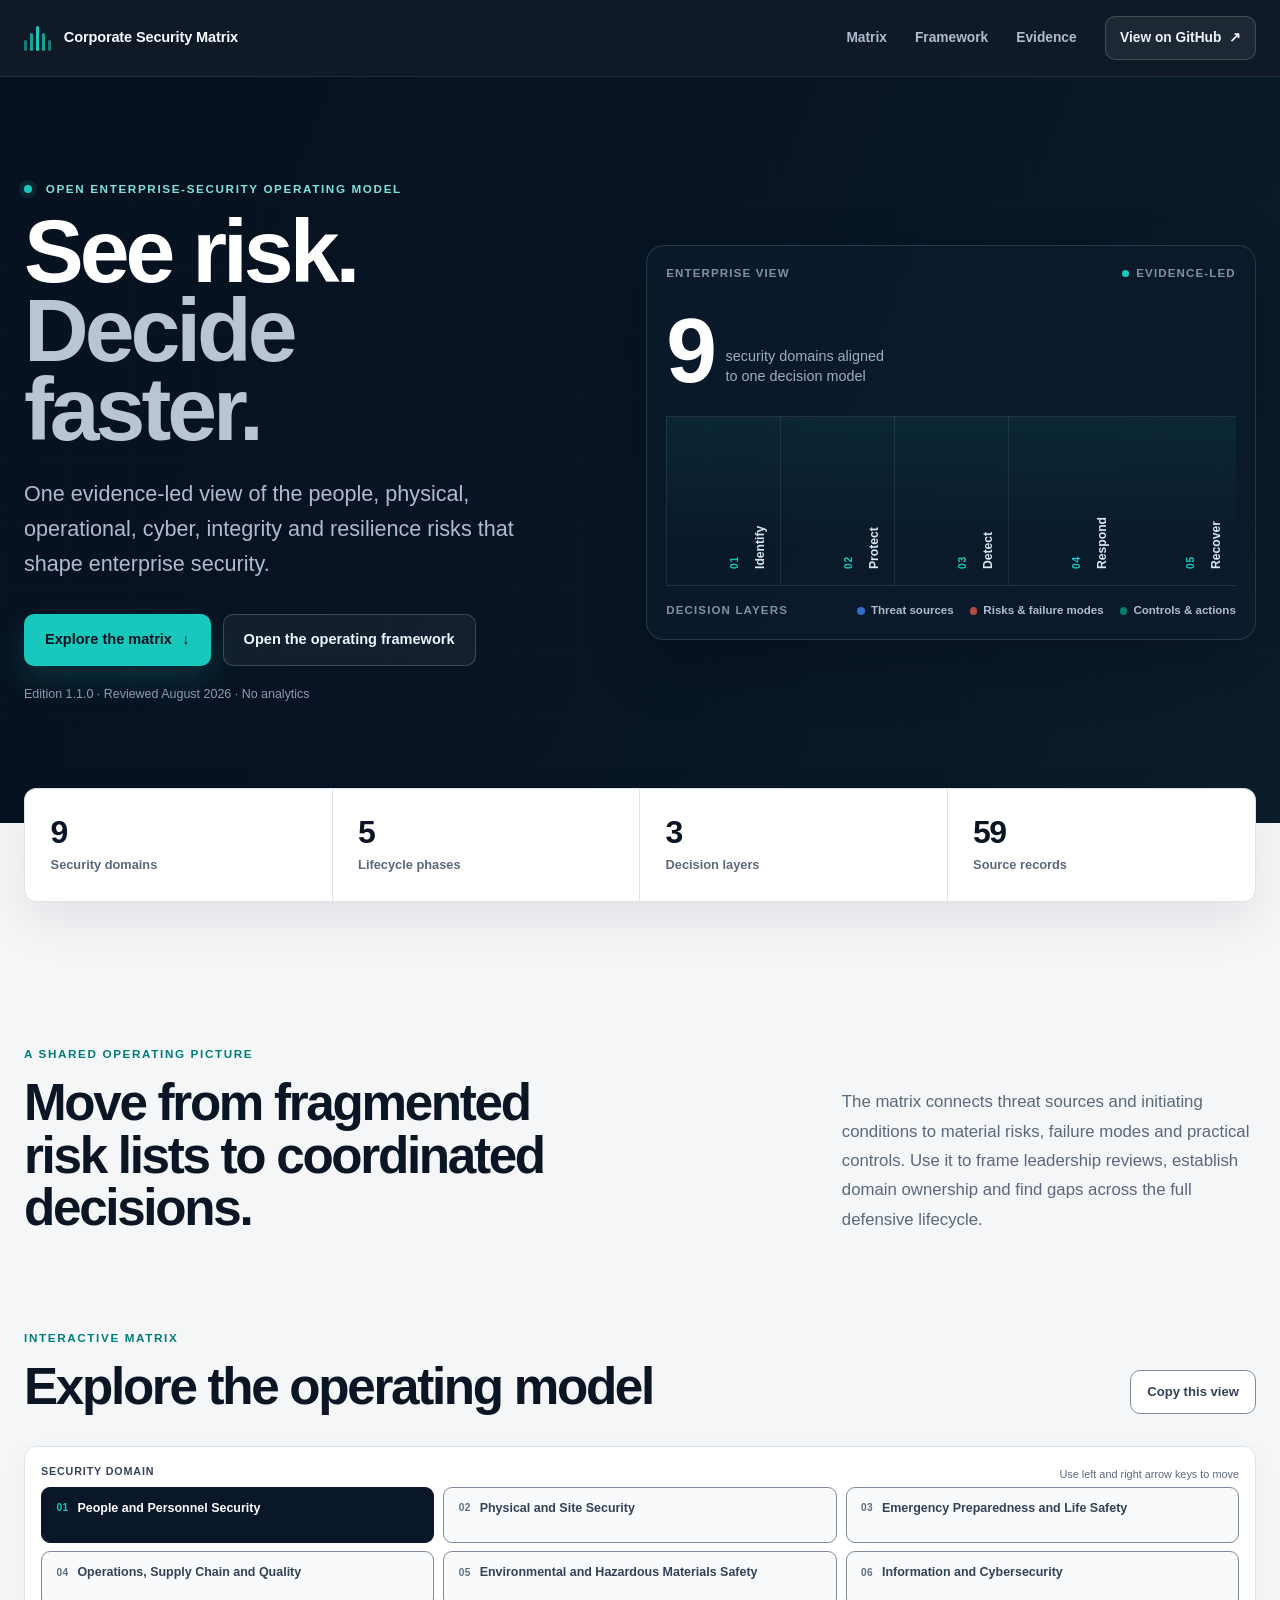
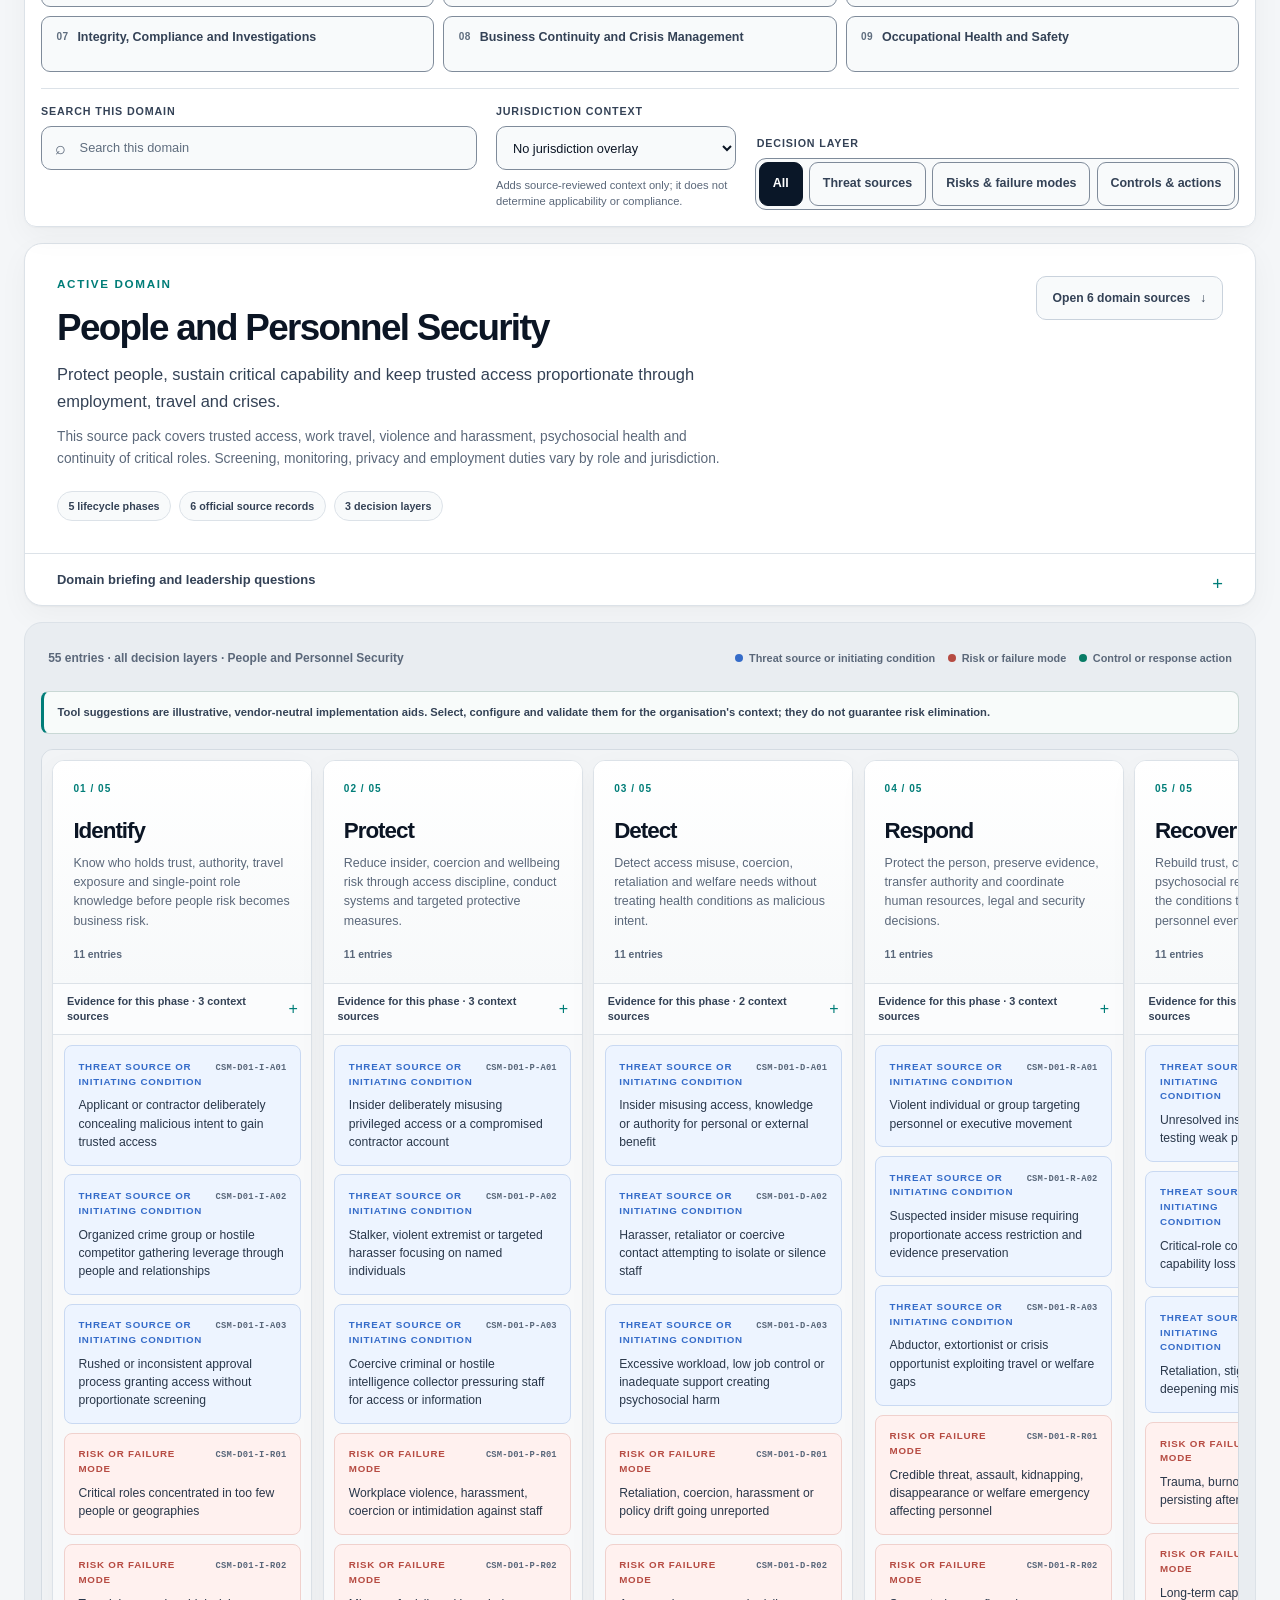
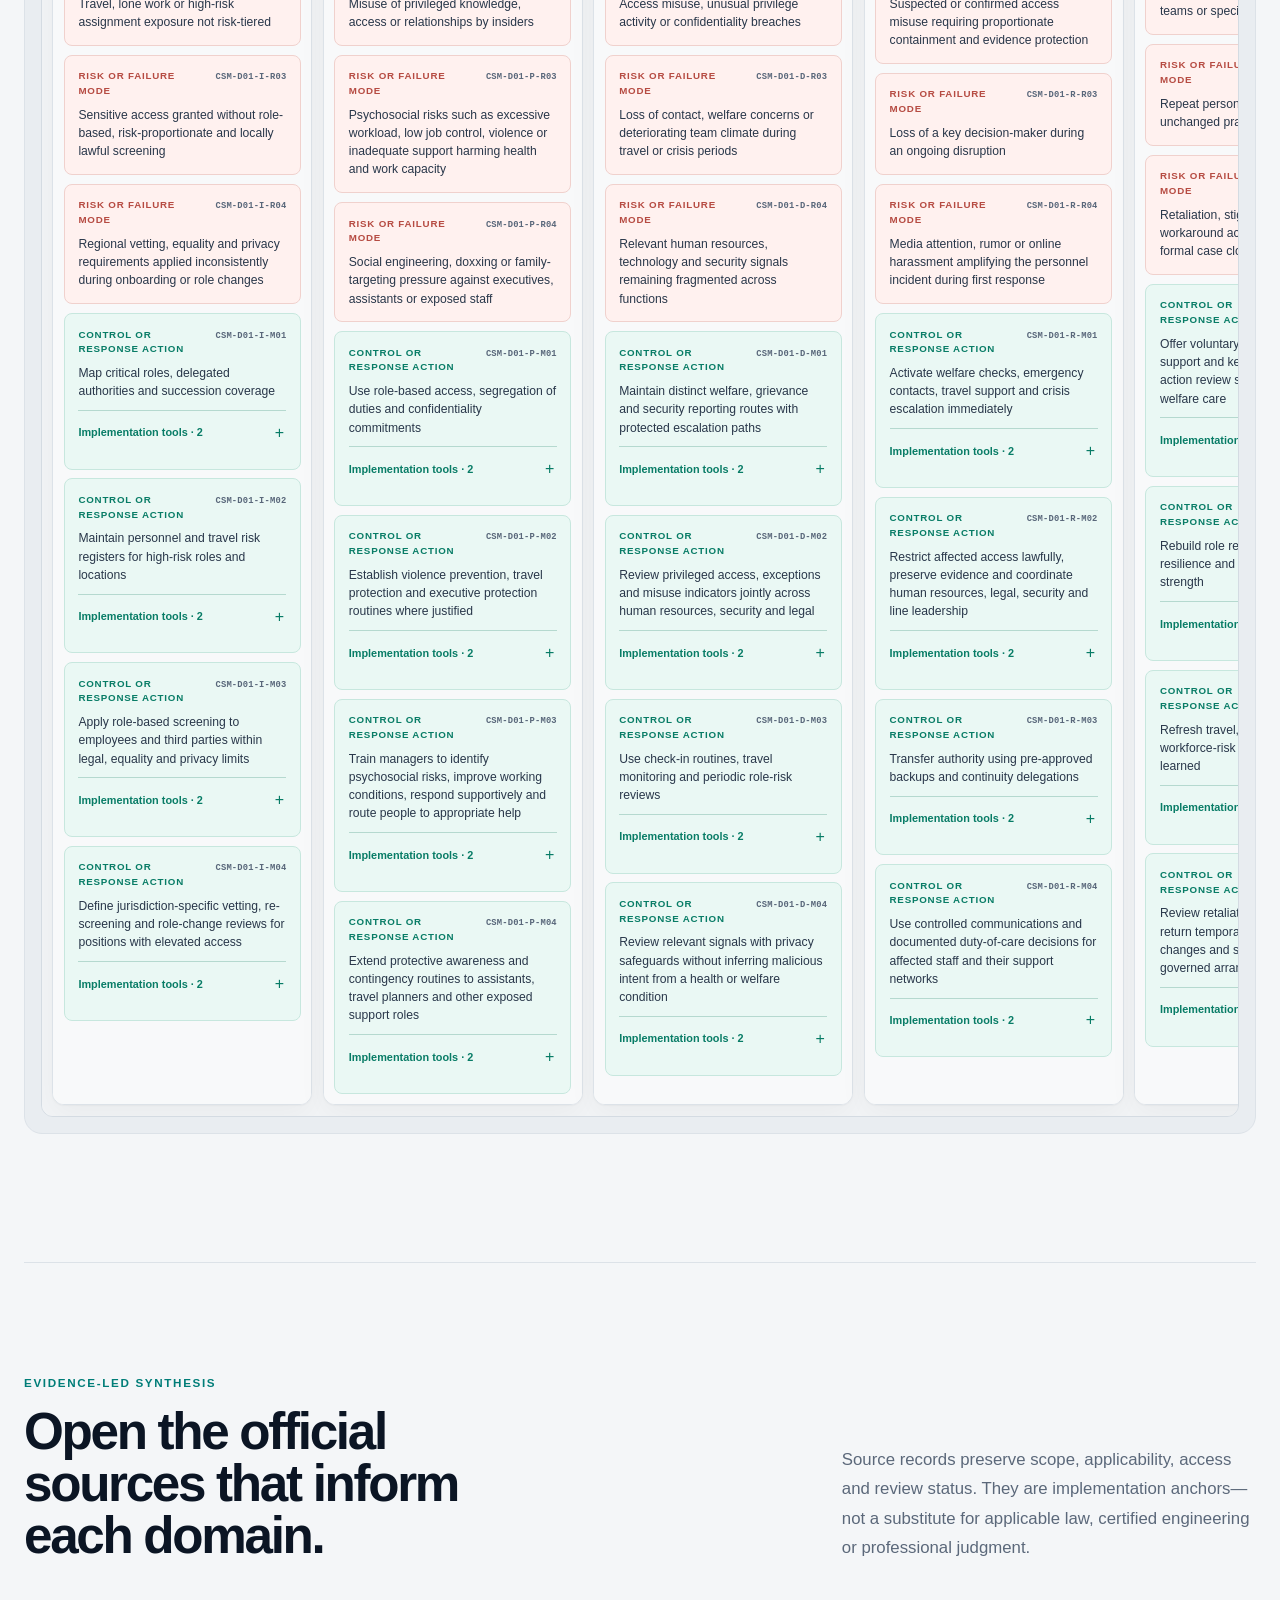
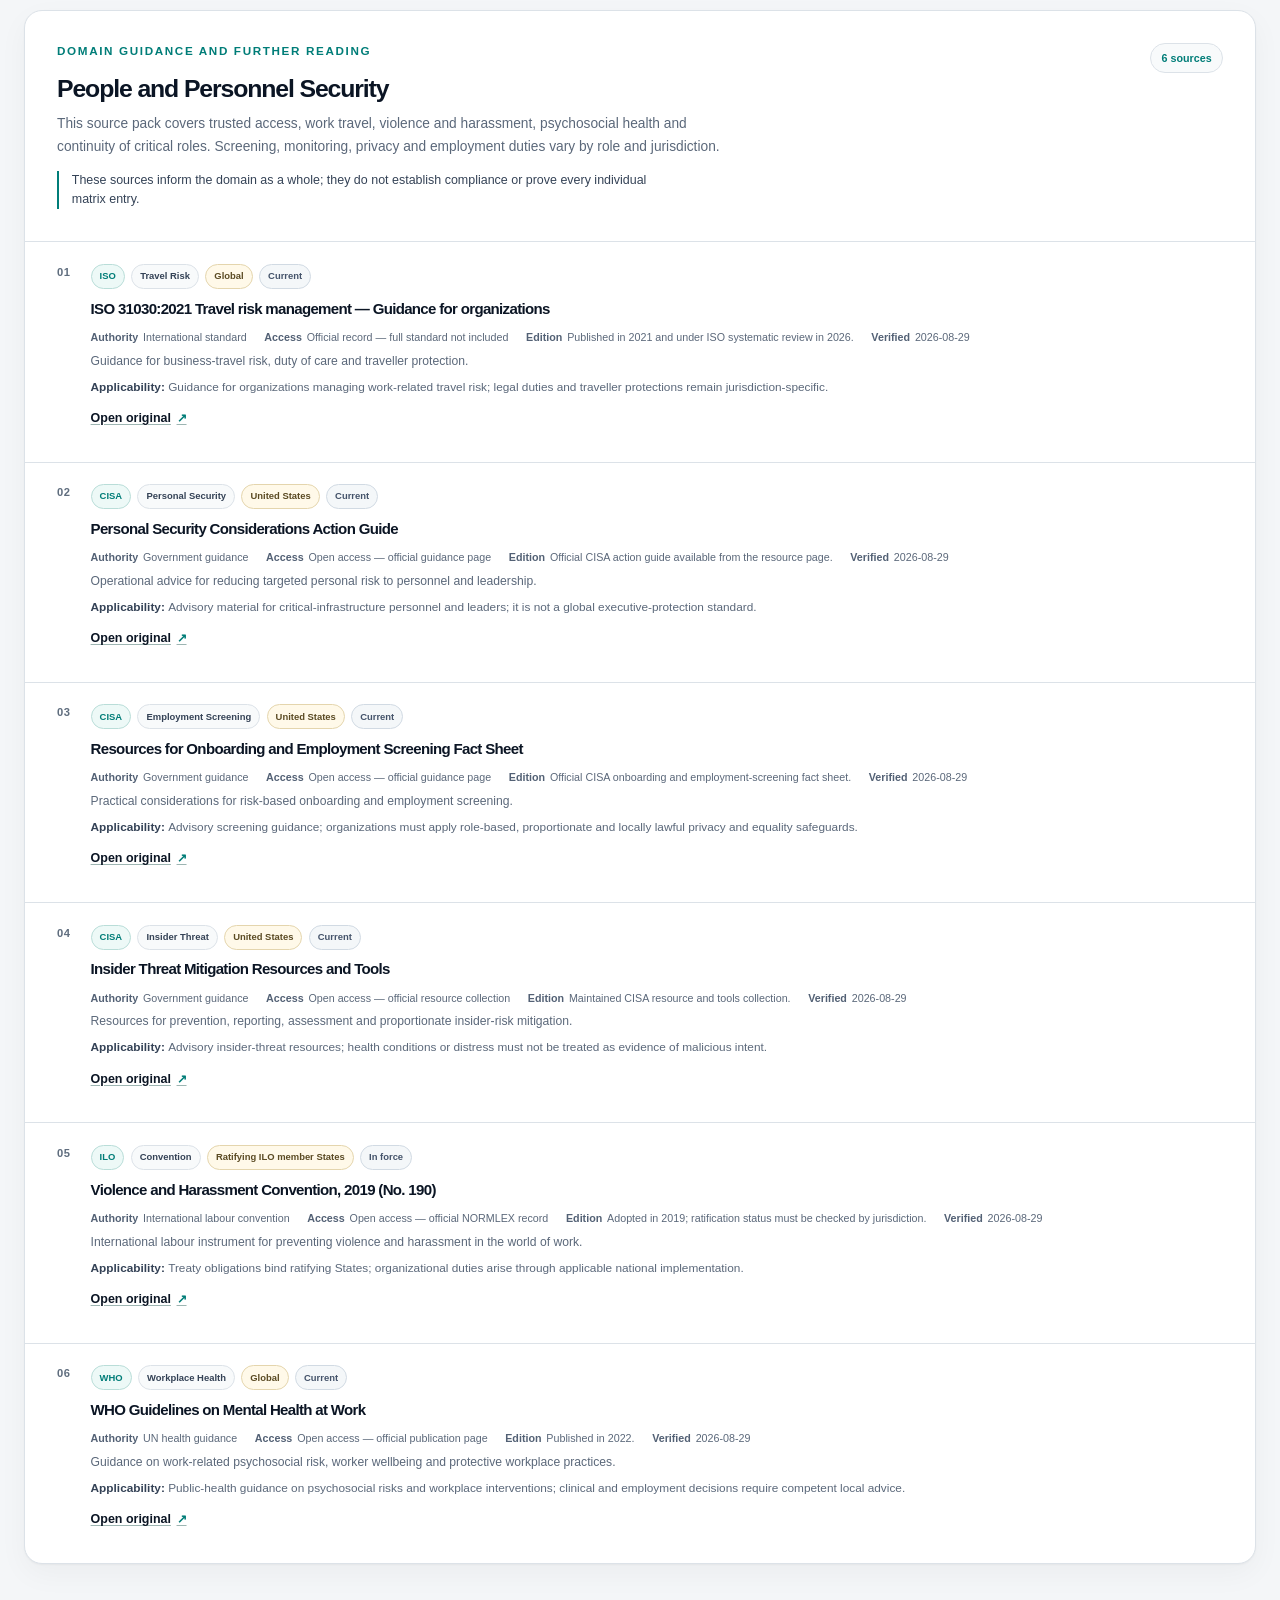
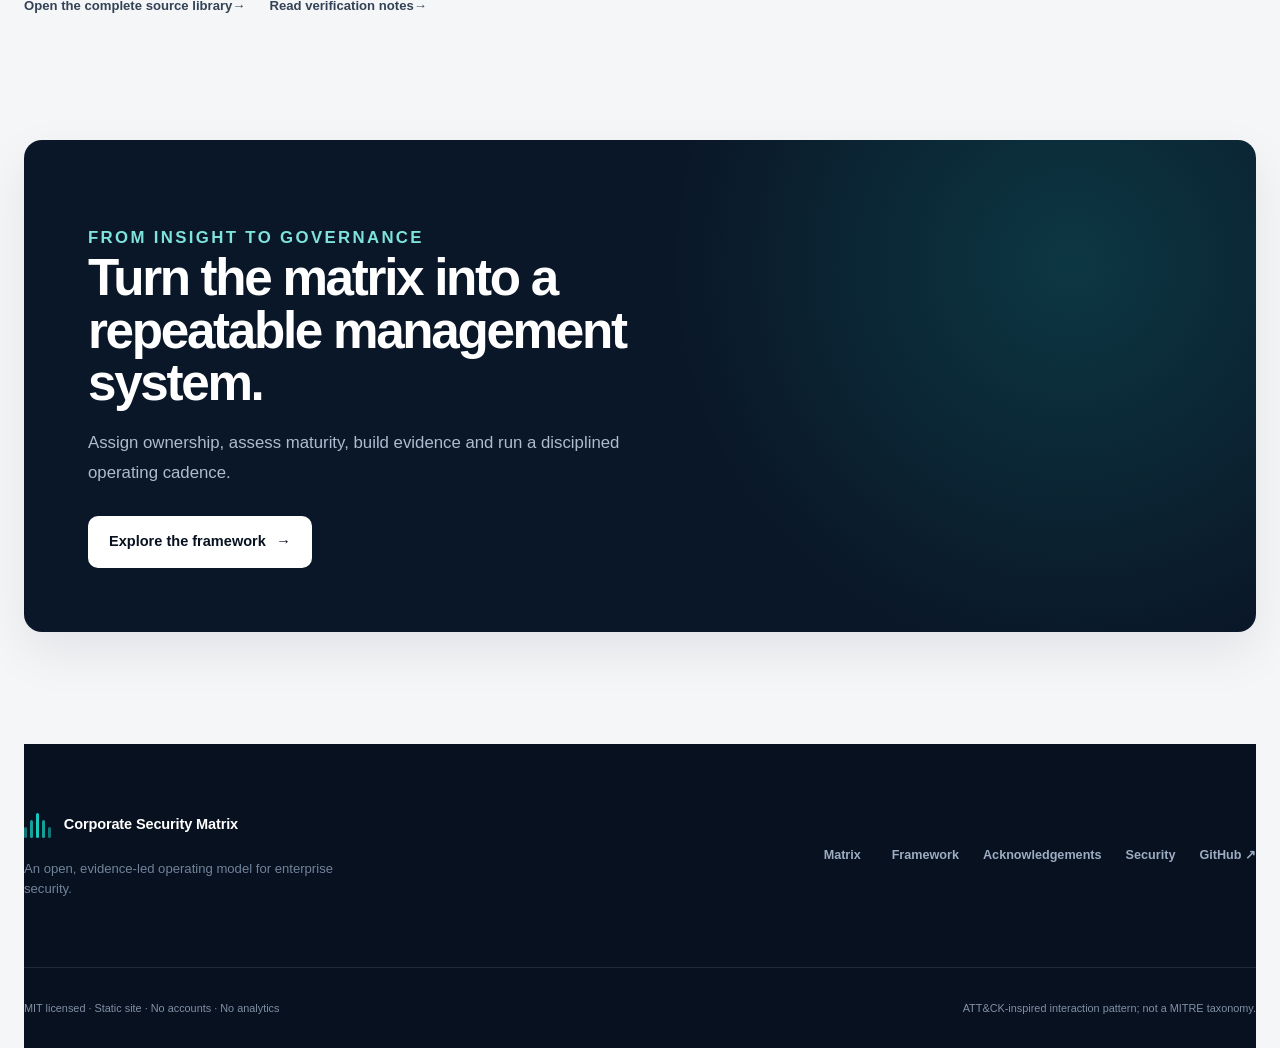
==== commit c149c364: "release: prepare premium v1.1.0 candidate" ====
--- a/index.html
+++ b/index.html
@@ -1,5 +1,5 @@
 <!doctype html>
-<html lang="en">
+<html lang="en" class="no-js">
   <head>
     <meta charset="utf-8">
     <meta name="viewport" content="width=device-width, initial-scale=1">
@@ -36,7 +36,7 @@
     <link rel="apple-touch-icon" href="assets/apple-touch-icon.png">
     <link rel="stylesheet" href="styles.css">
   </head>
-  <body>
+  <body data-app-state="pending">
     <a class="skip-link" href="#matrix-explorer">Skip to matrix explorer</a>
 
     <header class="site-header" aria-label="Primary navigation">
@@ -50,7 +50,7 @@
         <nav class="site-nav" aria-label="Site">
           <a href="#matrix-explorer">Matrix</a>
           <a href="framework.html">Framework</a>
-          <a href="#evidence">Evidence</a>
+          <a href="#source-pack">Evidence</a>
           <a class="site-nav__github" href="https://github.com/samran2/corporate-security-matrix" target="_blank" rel="noopener noreferrer">
             View on GitHub <span aria-hidden="true">↗</span>
           </a>
@@ -60,7 +60,7 @@
           <nav aria-label="Mobile site navigation">
             <a href="#matrix-explorer">Matrix</a>
             <a href="framework.html">Framework</a>
-            <a href="#evidence">Evidence</a>
+            <a href="#source-pack">Evidence</a>
             <a href="https://github.com/samran2/corporate-security-matrix" target="_blank" rel="noopener noreferrer">View on GitHub <span aria-hidden="true">↗</span></a>
           </nav>
         </details>
@@ -80,7 +80,7 @@
               <a class="button button--primary" href="#matrix-explorer">Explore the matrix <span aria-hidden="true">↓</span></a>
               <a class="button button--secondary" href="framework.html">Open the operating framework</a>
             </div>
-            <p class="hero__note">Edition 1.0.0 · Reviewed August 2026 · No analytics</p>
+            <p class="hero__note">Edition 1.1.0 · Reviewed August 2026 · No analytics</p>
           </div>
 
           <div class="hero-system" role="group" aria-label="Matrix model overview">
@@ -101,9 +101,9 @@
             </div>
             <div class="hero-system__signal">
               <span>Decision layers</span>
-              <div><i class="signal signal--actor"></i> Actors &amp; sources</div>
-              <div><i class="signal signal--risk"></i> Risks</div>
-              <div><i class="signal signal--control"></i> Mitigations</div>
+              <div><i class="signal signal--actor"></i> Threat sources</div>
+              <div><i class="signal signal--risk"></i> Risks &amp; failure modes</div>
+              <div><i class="signal signal--control"></i> Controls &amp; actions</div>
             </div>
           </div>
         </div>
@@ -113,7 +113,7 @@
         <div><strong>9</strong><span>Security domains</span></div>
         <div><strong>5</strong><span>Lifecycle phases</span></div>
         <div><strong>3</strong><span>Decision layers</span></div>
-        <div><strong>46</strong><span>Source mappings</span></div>
+        <div><strong id="sourceMappingCount">59</strong><span>Source records</span></div>
       </section>
 
       <section class="intro-section" aria-labelledby="intro-title">
@@ -122,17 +122,17 @@
           <h2 id="intro-title">Move from fragmented risk lists to coordinated decisions.</h2>
         </div>
         <p>
-          The matrix connects plausible actors and failure sources to material risks and practical mitigations. Use it to frame leadership reviews, establish domain ownership and find gaps across the full defensive lifecycle.
+          The matrix connects threat sources and initiating conditions to material risks, failure modes and practical controls. Use it to frame leadership reviews, establish domain ownership and find gaps across the full defensive lifecycle.
         </p>
       </section>
 
-      <section class="explorer" id="matrix-explorer" aria-labelledby="matrix-title">
+      <section class="explorer" id="matrix-explorer" aria-labelledby="matrix-title" tabindex="-1">
         <div class="explorer__heading">
           <div>
             <p class="eyebrow">Interactive matrix</p>
             <h2 id="matrix-title">Explore the operating model</h2>
           </div>
-          <div class="explorer__actions">
+          <div class="explorer__actions app-interactive">
             <button class="text-button" id="copyLink" type="button" aria-describedby="copyStatus">
               Copy this view
             </button>
@@ -140,15 +140,45 @@
           </div>
         </div>
 
-        <noscript><p class="notice">The interactive matrix needs JavaScript. The operating model and evidence policy remain available in the framework and source-library documents.</p></noscript>
-
-        <section class="control-bar" aria-label="Matrix controls">
+        <noscript>
+          <div class="notice">
+            <strong>The interactive matrix needs JavaScript.</strong>
+            <p>You can still review the operating model and all 59 source records with their phase-context mappings.</p>
+            <p><a href="framework.html">Open the framework</a> · <a href="SOURCE-LIBRARY.md">Open the complete source library</a></p>
+          </div>
+        </noscript>
+
+        <div id="matrixDataError" class="app-error" role="alert" hidden>
+          <strong>The interactive matrix is temporarily unavailable.</strong>
+          <p>Its data could not be loaded completely, so no partial matrix is shown. Reload the page or use the reviewed supporting documents.</p>
+          <p><a href="framework.html">Open the framework</a> · <a href="SOURCE-LIBRARY.md">Open the complete source library</a></p>
+        </div>
+
+        <section class="control-bar app-interactive" aria-label="Matrix controls">
           <div class="control-panel control-panel--domains">
             <div class="control-heading">
-              <label class="control-label" id="domain-label">Security domain</label>
-              <span>Use arrow keys to move</span>
-            </div>
-            <div class="chip-group" id="domainFilters" role="tablist" aria-labelledby="domain-label"></div>
+              <p class="control-label" id="domain-label">Security domain</p>
+              <span id="domainKeyboardHint">Use left and right arrow keys to move</span>
+            </div>
+            <div class="domain-mobile-nav" role="group" aria-label="Security domain navigation">
+              <button id="previousDomain" type="button" aria-label="No previous security domain" disabled>
+                <span aria-hidden="true">←</span>
+              </button>
+              <p id="domainNavStatus" role="status" aria-live="polite" aria-atomic="true">01 / 09 · Personnel Security</p>
+              <button id="nextDomain" type="button" aria-label="Next security domain">
+                <span aria-hidden="true">→</span>
+              </button>
+            </div>
+            <div class="domain-rail is-at-start">
+              <div
+                class="chip-group"
+                id="domainFilters"
+                role="tablist"
+                aria-labelledby="domain-label"
+                aria-describedby="domainKeyboardHint domainNavStatus"
+                aria-orientation="horizontal"
+              ></div>
+            </div>
           </div>
 
           <div class="control-panel control-panel--search">
@@ -160,28 +190,50 @@
             </div>
           </div>
 
+          <!-- csm-release-scope:v1.3.0:begin -->
+          <div class="control-panel control-panel--overlay">
+            <label class="control-label" for="overlaySelect">Jurisdiction context</label>
+            <select id="overlaySelect" aria-describedby="overlayHelp">
+              <option value="">No jurisdiction overlay</option>
+              <option value="eu-fi">EU + Finland pilot</option>
+            </select>
+            <p id="overlayHelp">Adds source-reviewed context only; it does not determine applicability or compliance.</p>
+            <span class="sr-only" id="overlayStatus" role="status" aria-live="polite"></span>
+          </div>
+          <!-- csm-release-scope:v1.3.0:end -->
+
           <fieldset class="control-panel control-panel--view">
             <legend class="control-label">Decision layer</legend>
             <div class="view-switch" role="radiogroup" aria-label="Filter decision layer">
-              <button type="button" class="view-switch__button is-active" data-view-mode="all" role="radio" aria-checked="true">All</button>
-              <button type="button" class="view-switch__button" data-view-mode="actors" role="radio" aria-checked="false">Actors &amp; sources</button>
-              <button type="button" class="view-switch__button" data-view-mode="risks" role="radio" aria-checked="false">Risks</button>
-              <button type="button" class="view-switch__button" data-view-mode="mitigations" role="radio" aria-checked="false">Mitigations</button>
+              <button id="view-all" type="button" class="view-switch__button is-active" data-view-mode="all" role="radio" aria-checked="true">All</button>
+              <button id="view-actors" type="button" class="view-switch__button" data-view-mode="actors" role="radio" aria-checked="false">Threat sources</button>
+              <button id="view-risks" type="button" class="view-switch__button" data-view-mode="risks" role="radio" aria-checked="false">Risks &amp; failure modes</button>
+              <button id="view-mitigations" type="button" class="view-switch__button" data-view-mode="mitigations" role="radio" aria-checked="false">Controls &amp; actions</button>
             </div>
           </fieldset>
         </section>
 
-        <div class="active-domain" id="activeDomain"></div>
-
-        <div class="matrix-panel">
+        <div class="active-domain app-interactive" id="activeDomain"></div>
+
+        <!-- csm-release-scope:v1.3.0:begin -->
+        <section
+          class="overlay-context app-interactive"
+          id="overlayContext"
+          aria-labelledby="overlayContextTitle"
+          hidden
+        ></section>
+        <!-- csm-release-scope:v1.3.0:end -->
+
+        <div class="matrix-panel app-interactive">
           <div class="matrix-panel__top">
             <p id="resultCount" role="status" aria-live="polite"></p>
             <div class="legend" role="list" aria-label="Decision-layer legend">
-              <span class="legend__item legend__item--actor" role="listitem"><i></i>Actor or failure source</span>
-              <span class="legend__item legend__item--risk" role="listitem"><i></i>Detailed risk</span>
-              <span class="legend__item legend__item--control" role="listitem"><i></i>Mitigation</span>
-            </div>
-          </div>
+              <span class="legend__item legend__item--actor" role="listitem"><i></i>Threat source or initiating condition</span>
+              <span class="legend__item legend__item--risk" role="listitem"><i></i>Risk or failure mode</span>
+              <span class="legend__item legend__item--control" role="listitem"><i></i>Control or response action</span>
+            </div>
+          </div>
+          <p class="tooling-disclaimer">Tool suggestions are illustrative, vendor-neutral implementation aids. Select, configure and validate them for the organisation's context; they do not guarantee risk elimination.</p>
           <div class="matrix-scroll" role="region" aria-label="Corporate security lifecycle matrix" tabindex="0">
             <div class="matrix-grid" id="matrixGrid" role="tabpanel"></div>
           </div>
@@ -192,17 +244,17 @@
         </div>
       </section>
 
-      <section class="evidence-section" id="evidence" aria-labelledby="evidence-title">
+      <section class="evidence-section" id="source-pack" aria-labelledby="evidence-title" tabindex="-1">
         <div class="evidence-section__intro">
           <div>
-            <p class="eyebrow">Evidence, not opinion</p>
-            <h2 id="evidence-title">Trace every domain back to authoritative guidance.</h2>
+            <p class="eyebrow">Evidence-led synthesis</p>
+            <h2 id="evidence-title">Open the official sources that inform each domain.</h2>
           </div>
           <p>
-            Source packs prioritize standards bodies, intergovernmental organizations and official public-sector guidance. They are implementation anchors—not a substitute for applicable law, certified engineering or professional judgment.
+            Source records preserve scope, applicability, access and review status. They are implementation anchors—not a substitute for applicable law, certified engineering or professional judgment.
           </p>
         </div>
-        <div class="reference-grid" id="referenceGrid"></div>
+        <div class="reference-grid app-interactive" id="referenceGrid"></div>
         <div class="evidence-section__footer">
           <a href="SOURCE-LIBRARY.md">Open the complete source library <span aria-hidden="true">→</span></a>
           <a href="FACT-CHECK.md">Read verification notes <span aria-hidden="true">→</span></a>
@@ -235,7 +287,7 @@
         </nav>
       </div>
       <div class="site-footer__bottom">
-        <span>MIT licensed · Privacy by design · No analytics</span>
+        <span>MIT licensed · Static site · No accounts · No analytics</span>
         <span>ATT&amp;CK-inspired interaction pattern; not a MITRE taxonomy.</span>
       </div>
     </footer>
@@ -244,6 +296,13 @@
     <script src="matrix-actors.js"></script>
     <script src="matrix-briefs.js"></script>
     <script src="matrix-references.js"></script>
+    <!-- csm-release-scope:v1.3.0:begin -->
+    <script src="matrix-overlays.js"></script>
+    <!-- csm-release-scope:v1.3.0:end -->
+    <script src="matrix-tools-d01-d03.js"></script>
+    <script src="matrix-tools-d04-d06.js"></script>
+    <script src="matrix-tools-d07-d09.js"></script>
+    <script src="matrix-tools.js"></script>
     <script src="app.js"></script>
   </body>
 </html>
--- a/styles.css
+++ b/styles.css
@@ -12,6 +12,7 @@
   --surface-soft: #f8fafb;
   --line: #dce2e8;
   --line-strong: #c9d2dc;
+  --control-border: #7f8b9a;
   --teal: #18c8bd;
   --teal-deep: #007d78;
   --blue: #4f81ff;
@@ -42,7 +43,6 @@
 
 body {
   margin: 0;
-  min-width: 320px;
   min-height: 100vh;
   color: var(--ink);
   font-family: var(--font);
@@ -54,7 +54,8 @@
 }
 
 button,
-input {
+input,
+select {
   font: inherit;
 }
 
@@ -75,6 +76,33 @@
 
 [hidden] {
   display: none !important;
+}
+
+.no-js .app-interactive,
+[data-app-state="pending"] .app-interactive,
+[data-app-state="error"] .app-interactive {
+  display: none !important;
+}
+
+.app-error {
+  margin-bottom: 2rem;
+  padding: 1.25rem;
+  border: 1px solid #d8a43b;
+  border-left-width: 4px;
+  border-radius: var(--radius-sm);
+  color: var(--ink);
+  background: #fff9e9;
+}
+
+.app-error p {
+  margin: 0.5rem 0 0;
+  color: var(--ink-soft);
+}
+
+.app-error a,
+.notice a {
+  font-weight: 700;
+  text-underline-offset: 0.18em;
 }
 
 .sr-only {
@@ -674,7 +702,7 @@
 .text-button {
   min-height: 2.75rem;
   padding-inline: 1rem;
-  border: 1px solid var(--line-strong);
+  border: 1px solid var(--control-border);
   border-radius: 10px;
   color: var(--ink-soft);
   background: var(--surface);
@@ -685,7 +713,7 @@
 
 .text-button:hover {
   color: var(--ink);
-  border-color: #aeb8c3;
+  border-color: var(--muted);
 }
 
 .control-bar {
@@ -704,6 +732,12 @@
   backdrop-filter: blur(12px) saturate(120%);
 }
 
+/* csm-release-scope:v1.3.0:begin */
+.control-bar {
+  grid-template-columns: minmax(280px, 1fr) minmax(220px, 0.55fr) auto;
+}
+/* csm-release-scope:v1.3.0:end */
+
 .control-panel {
   min-width: 0;
   margin: 0;
@@ -721,6 +755,45 @@
   align-self: end;
 }
 
+/* csm-release-scope:v1.3.0:begin */
+.control-panel--overlay {
+  min-width: 0;
+  align-self: end;
+}
+
+.control-panel--overlay select {
+  width: 100%;
+  min-height: 2.75rem;
+  padding: 0.55rem 2.25rem 0.55rem 0.75rem;
+  border: 1px solid var(--control-border);
+  border-radius: 10px;
+  color: var(--ink);
+  background: var(--surface-soft);
+  cursor: pointer;
+  font-size: 0.8rem;
+}
+
+.control-panel--overlay select:hover {
+  border-color: var(--muted);
+  background: var(--surface);
+}
+
+.control-panel--overlay select:focus-visible {
+  border-color: var(--blue);
+  background: var(--surface);
+  outline: 3px solid var(--blue);
+  outline-offset: 2px;
+}
+
+#overlayHelp {
+  max-width: 36rem;
+  margin: 0.45rem 0 0;
+  color: var(--muted);
+  font-size: 0.7rem;
+  line-height: 1.45;
+}
+/* csm-release-scope:v1.3.0:end */
+
 .control-heading {
   display: flex;
   align-items: center;
@@ -731,6 +804,14 @@
 .control-heading > span {
   color: var(--muted);
   font-size: 0.68rem;
+}
+
+.domain-mobile-nav {
+  display: none;
+}
+
+.domain-rail {
+  min-width: 0;
 }
 
 .control-label {
@@ -761,8 +842,9 @@
 
 .chip,
 .view-switch__button {
+  min-width: 2.75rem;
   min-height: 2.75rem;
-  border: 1px solid var(--line);
+  border: 1px solid var(--control-border);
   border-radius: 9px;
   color: var(--ink-soft);
   background: var(--surface-soft);
@@ -795,7 +877,7 @@
 
 .chip:hover,
 .view-switch__button:hover {
-  border-color: #aeb8c4;
+  border-color: var(--muted);
   transform: translateY(-1px);
 }
 
@@ -828,7 +910,7 @@
   width: 100%;
   min-height: 2.75rem;
   padding: 0 4rem 0 2.35rem;
-  border: 1px solid var(--line);
+  border: 1px solid var(--control-border);
   border-radius: 10px;
   color: var(--ink);
   background: var(--surface-soft);
@@ -868,7 +950,7 @@
 
 .view-switch {
   padding: 0.18rem;
-  border: 1px solid var(--line);
+  border: 1px solid var(--control-border);
   border-radius: 11px;
   background: var(--surface-soft);
 }
@@ -876,7 +958,7 @@
 .view-switch__button {
   min-height: 2.75rem;
   padding-inline: 0.8rem;
-  border-color: transparent;
+  border-color: var(--control-border);
   background: transparent;
 }
 
@@ -888,9 +970,217 @@
   box-shadow: var(--shadow-sm);
 }
 
+/* csm-release-scope:v1.3.0:begin */
+.overlay-context {
+  margin-top: 1rem;
+  padding: 2rem;
+  border: 1px solid #b9dcd7;
+  border-radius: var(--radius-lg);
+  background: #f2faf8;
+  box-shadow: var(--shadow-sm);
+}
+
+.overlay-context__header {
+  display: grid;
+  gap: 1rem;
+}
+
+.overlay-context__title {
+  color: var(--ink);
+  font-size: clamp(1.35rem, 2.5vw, 2rem);
+}
+
+.overlay-context__lead,
+.overlay-context__limitation {
+  max-width: 90ch;
+  color: var(--ink-soft);
+  line-height: 1.6;
+}
+
+.overlay-context__lead {
+  margin: 0.65rem 0 0;
+  font-size: 0.88rem;
+}
+
+.overlay-context__meta,
+.overlay-annotation__badges {
+  display: flex;
+  flex-wrap: wrap;
+  gap: 0.45rem;
+}
+
+.overlay-context__meta {
+  margin-top: 1rem;
+}
+
+.overlay-badge {
+  min-height: 1.85rem;
+  display: inline-flex;
+  align-items: center;
+  padding-inline: 0.65rem;
+  border: 1px solid #b9dcd7;
+  border-radius: 999px;
+  color: #28534f;
+  background: #ffffff;
+  font-size: 0.67rem;
+  font-weight: 720;
+}
+
+.overlay-context__limitation {
+  margin: 1.25rem 0 0;
+  padding: 1rem 1.1rem;
+  border-left: 4px solid var(--teal-deep);
+  background: #ffffff;
+  font-size: 0.82rem;
+}
+
+.overlay-context__content {
+  display: grid;
+  grid-template-columns: repeat(2, minmax(0, 1fr));
+  gap: 1rem;
+  margin-top: 1.25rem;
+}
+
+.overlay-annotation {
+  min-width: 0;
+  padding: 1.25rem;
+  border: 1px solid var(--line);
+  border-radius: var(--radius-md);
+  background: var(--surface);
+}
+
+.overlay-annotation__header {
+  display: grid;
+  gap: 0.75rem;
+}
+
+.overlay-annotation__title {
+  margin-top: 0.75rem;
+  color: var(--ink);
+  font-size: 1rem;
+  line-height: 1.4;
+}
+
+.overlay-annotation__summary,
+.overlay-annotation__applicability {
+  margin: 0.75rem 0 0;
+  color: var(--ink-soft);
+  font-size: 0.8rem;
+  line-height: 1.6;
+}
+
+.overlay-annotation__facts {
+  display: grid;
+  gap: 0.45rem;
+  margin: 1rem 0 0;
+}
+
+.overlay-annotation__facts div {
+  display: grid;
+  grid-template-columns: minmax(7.5rem, auto) minmax(0, 1fr);
+  gap: 0.65rem;
+}
+
+.overlay-annotation__facts dt,
+.overlay-annotation__facts dd {
+  margin: 0;
+  font-size: 0.72rem;
+  line-height: 1.45;
+}
+
+.overlay-annotation__facts dt {
+  color: var(--ink-soft);
+  font-weight: 730;
+}
+
+.overlay-annotation__facts dd {
+  color: var(--muted);
+  overflow-wrap: anywhere;
+}
+
+.overlay-annotation__applicability strong {
+  color: var(--ink);
+}
+
+.overlay-annotation__sources-label {
+  margin: 1rem 0 0;
+  color: var(--ink-soft);
+  font-size: 0.72rem;
+  font-weight: 730;
+}
+
+.overlay-source-list {
+  display: grid;
+  gap: 0.55rem;
+  margin: 0.35rem 0 0;
+  padding: 0;
+  list-style: none;
+}
+
+.overlay-source-list li {
+  min-width: 0;
+  display: grid;
+  gap: 0.2rem;
+}
+
+.overlay-source-link {
+  min-height: 2.75rem;
+  display: inline-flex;
+  align-items: center;
+  width: fit-content;
+  max-width: 100%;
+  color: var(--ink);
+  font-size: 0.78rem;
+  font-weight: 700;
+  line-height: 1.4;
+  overflow-wrap: anywhere;
+  text-decoration-color: #8fb5b0;
+  text-underline-offset: 0.18em;
+}
+
+.overlay-source-link:hover,
+.overlay-source-link:focus-visible {
+  color: var(--teal-deep);
+}
+
+.overlay-source-meta {
+  color: var(--muted);
+  font-size: 0.7rem;
+  line-height: 1.45;
+}
+
+.overlay-context__empty {
+  grid-column: 1 / -1;
+  padding: 1.25rem;
+  border: 1px dashed #9fc9c4;
+  border-radius: var(--radius-md);
+  background: #ffffff;
+}
+
+.overlay-context__empty h4 {
+  color: var(--ink);
+  font-size: 1rem;
+}
+
+.overlay-context__empty p {
+  max-width: 75ch;
+  margin: 0.5rem 0 0;
+  color: var(--ink-soft);
+  font-size: 0.82rem;
+  line-height: 1.6;
+}
+/* csm-release-scope:v1.3.0:end */
+
 .active-domain__header {
   display: grid;
+  grid-template-columns: minmax(0, 1fr) auto;
+  gap: 2rem;
+  align-items: start;
   padding: 2rem;
+}
+
+.active-domain__header > * {
+  min-width: 0;
 }
 
 .domain-name {
@@ -926,7 +1216,8 @@
 .reference-count,
 .source-org,
 .source-type,
-.source-scope {
+.source-scope,
+.source-status {
   display: inline-flex;
   align-items: center;
   min-height: 1.85rem;
@@ -939,6 +1230,30 @@
   font-weight: 720;
 }
 
+.active-domain__source-link {
+  min-height: 2.75rem;
+  display: inline-flex;
+  align-items: center;
+  justify-content: center;
+  gap: 0.6rem;
+  padding-inline: 1rem;
+  border: 1px solid var(--line-strong);
+  border-radius: 10px;
+  color: var(--ink-soft);
+  background: var(--surface-soft);
+  font-size: 0.76rem;
+  font-weight: 720;
+  text-decoration: none;
+  white-space: nowrap;
+}
+
+.active-domain__source-link:hover,
+.active-domain__source-link:focus-visible {
+  color: var(--teal-deep);
+  border-color: #9fc9c4;
+  background: #f1faf8;
+}
+
 .domain-details {
   border-top: 1px solid var(--line);
 }
@@ -1044,6 +1359,19 @@
   font-weight: 620;
 }
 
+.tooling-disclaimer {
+  margin: 0 0 0.9rem;
+  padding: 0.75rem 0.85rem;
+  border: 1px solid #c9d8d5;
+  border-left: 3px solid var(--teal-deep);
+  border-radius: var(--radius-sm);
+  color: var(--ink-soft);
+  background: #f8fbfa;
+  font-size: 0.7rem;
+  font-weight: 620;
+  line-height: 1.55;
+}
+
 .legend {
   display: flex;
   flex-wrap: wrap;
@@ -1076,7 +1404,7 @@
 
 .phase-detail {
   display: grid;
-  grid-template-rows: auto 1fr;
+  grid-template-rows: auto auto 1fr;
   overflow: hidden;
   border: 1px solid var(--line);
   border-radius: var(--radius-md);
@@ -1119,6 +1447,80 @@
   color: #59677a;
   font-size: 0.65rem;
   font-weight: 660;
+}
+
+.phase-evidence {
+  border-bottom: 1px solid var(--line);
+  background: #fbfcfd;
+}
+
+.phase-evidence__summary {
+  position: relative;
+  min-height: 2.75rem;
+  display: flex;
+  align-items: center;
+  padding: 0.65rem 2.25rem 0.65rem 0.85rem;
+  color: var(--ink-soft);
+  cursor: pointer;
+  font-size: 0.68rem;
+  font-weight: 720;
+  line-height: 1.35;
+  list-style: none;
+}
+
+.phase-evidence__summary::-webkit-details-marker {
+  display: none;
+}
+
+.phase-evidence__summary::after {
+  content: "+";
+  position: absolute;
+  right: 0.85rem;
+  color: var(--teal-deep);
+  font-size: 1rem;
+  font-weight: 500;
+}
+
+.phase-evidence[open] .phase-evidence__summary::after {
+  content: "−";
+}
+
+.phase-evidence__content {
+  padding: 0 0.85rem 0.8rem;
+}
+
+.phase-evidence__limitation,
+.phase-evidence__empty {
+  margin: 0;
+  color: var(--muted);
+  font-size: 0.68rem;
+  line-height: 1.5;
+}
+
+.phase-evidence__list {
+  display: grid;
+  gap: 0.2rem;
+  margin: 0.45rem 0 0;
+  padding: 0;
+  list-style: none;
+}
+
+.phase-evidence__link {
+  min-height: 2.75rem;
+  display: flex;
+  align-items: center;
+  padding: 0.45rem 0;
+  color: var(--ink-soft);
+  font-size: 0.7rem;
+  font-weight: 700;
+  line-height: 1.35;
+  text-decoration-color: #9db5b2;
+  text-underline-offset: 0.18em;
+}
+
+.phase-evidence__link:hover,
+.phase-evidence__link:focus-visible {
+  color: var(--teal-deep);
 }
 
 .phase-stack {
@@ -1194,6 +1596,76 @@
   margin: 0;
   color: #29374a;
   font-size: 0.76rem;
+  line-height: 1.5;
+}
+
+.mitigation-tools {
+  min-width: 0;
+  margin-top: 0.15rem;
+  border-top: 1px solid #b5d9cf;
+}
+
+.mitigation-tools__summary {
+  position: relative;
+  min-width: 0;
+  min-height: 2.75rem;
+  display: flex;
+  align-items: center;
+  padding: 0.55rem 1.8rem 0.55rem 0;
+  color: var(--control);
+  cursor: pointer;
+  font-size: 0.68rem;
+  font-weight: 760;
+  line-height: 1.4;
+  list-style: none;
+  overflow-wrap: anywhere;
+}
+
+.mitigation-tools__summary::-webkit-details-marker {
+  display: none;
+}
+
+.mitigation-tools__summary::after {
+  content: "+";
+  position: absolute;
+  right: 0.15rem;
+  color: var(--control);
+  font-size: 1rem;
+  font-weight: 520;
+}
+
+.mitigation-tools[open] .mitigation-tools__summary::after {
+  content: "−";
+}
+
+.mitigation-tools__list {
+  display: grid;
+  gap: 0.45rem;
+  margin: 0;
+  padding: 0 0 0.35rem;
+  list-style: none;
+}
+
+.mitigation-tools__item {
+  min-width: 0;
+  padding: 0.65rem;
+  border: 1px solid #c9e1db;
+  border-radius: 7px;
+  background: rgba(255, 255, 255, 0.72);
+  overflow-wrap: anywhere;
+}
+
+.mitigation-tools__name {
+  display: block;
+  color: #174b43;
+  font-size: 0.7rem;
+  line-height: 1.4;
+}
+
+.mitigation-tools__use {
+  margin: 0.28rem 0 0;
+  color: #354c49;
+  font-size: 0.68rem;
   line-height: 1.5;
 }
 
@@ -1266,6 +1738,16 @@
   font-size: 1.55rem;
 }
 
+.reference-limitation {
+  max-width: 90ch;
+  margin: 0.75rem 0 0;
+  padding-left: 0.8rem;
+  border-left: 2px solid var(--teal-deep);
+  color: var(--ink-soft);
+  font-size: 0.78rem;
+  line-height: 1.55;
+}
+
 .reference-count {
   color: var(--teal-deep);
 }
@@ -1289,8 +1771,34 @@
   border-bottom: 0;
 }
 
-.source-list li:hover {
+.source-list li:hover,
+.source-list li:focus-within {
   background: var(--surface-soft);
+}
+
+.source-list li:target {
+  scroll-margin-top: 6.5rem;
+  background: #f1faf8;
+  box-shadow: inset 3px 0 0 var(--teal-deep);
+}
+
+.source-list li:focus-visible {
+  outline: 3px solid var(--teal-deep);
+  outline-offset: -3px;
+}
+
+.evidence-section:focus {
+  outline: none;
+}
+
+.evidence-section:focus-visible {
+  outline: 3px solid var(--blue);
+  outline-offset: 3px;
+}
+
+.source-content {
+  min-width: 0;
+  overflow-wrap: anywhere;
 }
 
 .source-number {
@@ -1309,7 +1817,8 @@
 
 .source-org,
 .source-type,
-.source-scope {
+.source-scope,
+.source-status {
   min-height: 1.55rem;
   padding-inline: 0.5rem;
   font-size: 0.59rem;
@@ -1327,13 +1836,59 @@
   background: #fff9e9;
 }
 
+.source-status {
+  color: #44536a;
+  border-color: #d1dae3;
+  background: #f4f7f9;
+}
+
+.source-title {
+  margin: 0;
+  color: var(--ink);
+  font-size: 0.94rem;
+  font-weight: 710;
+  line-height: 1.45;
+}
+
+.source-metadata {
+  display: flex;
+  flex-wrap: wrap;
+  gap: 0.45rem 1.1rem;
+  margin: 0.65rem 0 0;
+}
+
+.source-metadata div {
+  display: flex;
+  gap: 0.3rem;
+  align-items: baseline;
+}
+
+.source-metadata dt,
+.source-metadata dd {
+  margin: 0;
+  font-size: 0.67rem;
+  line-height: 1.45;
+}
+
+.source-metadata dt {
+  color: #536175;
+  font-weight: 730;
+}
+
+.source-metadata dd {
+  color: var(--muted);
+}
+
 .source-link {
-  display: inline;
+  min-height: 2.75rem;
+  display: inline-flex;
+  align-items: center;
   color: var(--ink);
-  font-size: 0.91rem;
+  font-size: 0.78rem;
   font-weight: 690;
   line-height: 1.45;
-  text-decoration: none;
+  text-decoration-color: #9db5b2;
+  text-underline-offset: 0.18em;
 }
 
 .source-link:hover,
@@ -1354,6 +1909,17 @@
   line-height: 1.55;
 }
 
+.source-applicability {
+  margin: 0.45rem 0 0;
+  color: var(--muted);
+  font-size: 0.74rem;
+  line-height: 1.55;
+}
+
+.source-applicability strong {
+  color: var(--ink-soft);
+}
+
 .evidence-section__footer {
   display: flex;
   flex-wrap: wrap;
@@ -1362,6 +1928,10 @@
 }
 
 .evidence-section__footer a {
+  min-width: 2.75rem;
+  min-height: 2.75rem;
+  display: inline-flex;
+  align-items: center;
   color: var(--ink-soft);
   font-size: 0.82rem;
   font-weight: 690;
@@ -1430,6 +2000,10 @@
 }
 
 .site-footer nav a {
+  min-width: 2.75rem;
+  min-height: 2.75rem;
+  display: inline-flex;
+  align-items: center;
   color: #9cacc2;
   font-size: 0.79rem;
   font-weight: 620;
@@ -1741,12 +2315,18 @@
     grid-template-columns: minmax(260px, 1fr) auto;
   }
 
+  /* csm-release-scope:v1.3.0:begin */
+  .control-bar {
+    grid-template-columns: minmax(260px, 1fr) minmax(220px, 0.65fr);
+  }
+
   .control-panel--view {
-    grid-column: auto;
-  }
+    grid-column: 1 / -1;
+  }
+  /* csm-release-scope:v1.3.0:end */
 
   .chip-group {
-    grid-template-columns: repeat(2, minmax(0, 1fr));
+    grid-template-columns: repeat(3, minmax(0, 1fr));
   }
 
   .view-switch {
@@ -1836,6 +2416,12 @@
     grid-column: auto;
   }
 
+  /* csm-release-scope:v1.3.0:begin */
+  .overlay-context__content {
+    grid-template-columns: minmax(0, 1fr);
+  }
+  /* csm-release-scope:v1.3.0:end */
+
   .matrix-grid {
     grid-template-columns: 1fr;
     min-width: 0;
@@ -1880,7 +2466,13 @@
   }
 }
 
-@media (max-width: 600px) {
+@media (min-width: 600px) and (max-width: 719px) {
+  .chip-group {
+    grid-template-columns: repeat(2, minmax(0, 1fr));
+  }
+}
+
+@media (max-width: 599px) {
   html {
     scroll-padding-top: 5.5rem;
   }
@@ -1941,6 +2533,25 @@
   .explorer {
     padding-bottom: 5rem;
   }
+
+  /* csm-release-scope:v1.3.0:begin */
+  .overlay-context {
+    padding: 1.25rem;
+  }
+
+  .overlay-context__content {
+    grid-template-columns: minmax(0, 1fr);
+  }
+
+  .overlay-annotation {
+    padding: 1rem;
+  }
+
+  .overlay-annotation__facts div {
+    grid-template-columns: minmax(0, 1fr);
+    gap: 0.15rem;
+  }
+  /* csm-release-scope:v1.3.0:end */
 
   .explorer__heading,
   .matrix-panel__top,
@@ -1955,6 +2566,76 @@
 
   .control-heading > span {
     display: none;
+  }
+
+  .domain-mobile-nav {
+    display: grid;
+    grid-template-columns: 2.75rem minmax(0, 1fr) 2.75rem;
+    gap: 0.5rem;
+    align-items: center;
+    margin-bottom: 0.55rem;
+  }
+
+  .domain-mobile-nav button {
+    width: 2.75rem;
+    min-height: 2.75rem;
+    padding: 0;
+    border: 1px solid var(--control-border);
+    border-radius: 9px;
+    color: var(--ink-soft);
+    background: var(--surface-soft);
+    cursor: pointer;
+    font-weight: 760;
+  }
+
+  .domain-mobile-nav button:disabled {
+    color: #8c98a8;
+    border-color: var(--line);
+    cursor: default;
+    opacity: 0.55;
+  }
+
+  .domain-mobile-nav p {
+    min-width: 0;
+    margin: 0;
+    color: var(--ink-soft);
+    font-size: 0.72rem;
+    font-weight: 720;
+    line-height: 1.35;
+    text-align: center;
+  }
+
+  .domain-rail {
+    position: relative;
+  }
+
+  .domain-rail::before,
+  .domain-rail::after {
+    content: "";
+    position: absolute;
+    top: 0;
+    bottom: 0.55rem;
+    z-index: 2;
+    width: 1px;
+    background: var(--surface);
+    pointer-events: none;
+    opacity: 1;
+    transition: opacity 150ms ease;
+  }
+
+  .domain-rail::before {
+    left: 0;
+    box-shadow: 0.35rem 0 0.85rem 0.45rem var(--surface);
+  }
+
+  .domain-rail::after {
+    right: 0;
+    box-shadow: -0.35rem 0 0.85rem 0.45rem var(--surface);
+  }
+
+  .domain-rail.is-at-start::before,
+  .domain-rail.is-at-end::after {
+    opacity: 0;
   }
 
   .chip-group {
@@ -1995,6 +2676,16 @@
     padding-right: 1.25rem;
   }
 
+  .active-domain__header {
+    grid-template-columns: minmax(0, 1fr);
+    gap: 1.25rem;
+  }
+
+  .active-domain__source-link {
+    width: 100%;
+    white-space: normal;
+  }
+
   .domain-details summary::after {
     right: 1.25rem;
   }
@@ -2022,6 +2713,37 @@
     padding: 0.5rem;
   }
 
+  .tooling-disclaimer {
+    padding: 0.75rem;
+    font-size: 0.78rem;
+  }
+
+  .phase-summary {
+    font-size: 0.86rem;
+  }
+
+  .matrix-tile__label {
+    font-size: 0.67rem;
+  }
+
+  .matrix-tile__text {
+    font-size: 0.9rem;
+    line-height: 1.55;
+  }
+
+  .mitigation-tools__summary,
+  .mitigation-tools__name,
+  .mitigation-tools__use {
+    font-size: 0.78rem;
+  }
+
+  .phase-evidence__summary,
+  .phase-evidence__limitation,
+  .phase-evidence__empty,
+  .phase-evidence__link {
+    font-size: 0.78rem;
+  }
+
   .legend {
     gap: 0.55rem;
   }
@@ -2032,6 +2754,22 @@
 
   .source-list li {
     gap: 0.75rem;
+  }
+
+  .source-title {
+    font-size: 0.98rem;
+  }
+
+  .source-note,
+  .source-applicability {
+    font-size: 0.84rem;
+    line-height: 1.6;
+  }
+
+  .source-metadata dt,
+  .source-metadata dd,
+  .source-link {
+    font-size: 0.8rem;
   }
 
   .evidence-section {
@@ -2083,6 +2821,11 @@
     animation-duration: 0.01ms !important;
     animation-iteration-count: 1 !important;
   }
+
+  .chip:hover,
+  .view-switch__button:hover {
+    transform: none !important;
+  }
 }
 
 @media print {
@@ -2106,6 +2849,17 @@
     background: #ffffff;
   }
 
+  .hero *,
+  .page-hero * {
+    color: #000000 !important;
+  }
+
+  .hero-system,
+  .hero-system__phases span {
+    border-color: #777777;
+    background: #ffffff !important;
+  }
+
   .hero__inner,
   .page-hero__inner {
     min-height: auto;
@@ -2138,6 +2892,69 @@
     break-inside: avoid;
     box-shadow: none;
   }
+
+  .phase-evidence > :not(summary) {
+    display: block !important;
+  }
+
+  .mitigation-tools > :not(summary) {
+    display: block !important;
+  }
+
+  .tooling-disclaimer,
+  .mitigation-tools,
+  .mitigation-tools__summary,
+  .mitigation-tools__item,
+  .mitigation-tools__name,
+  .mitigation-tools__use {
+    color: #000000 !important;
+    border-color: #777777;
+    background: #ffffff !important;
+  }
+
+  .mitigation-tools__summary {
+    min-height: 0;
+  }
+
+  .mitigation-tools__summary::after {
+    display: none;
+  }
+
+  /* csm-release-scope:v1.3.0:begin */
+  .overlay-context {
+    padding: 1rem;
+    border-color: #777777;
+    background: #ffffff !important;
+    box-shadow: none;
+  }
+
+  .overlay-context *,
+  .overlay-badge {
+    color: #000000 !important;
+    background: #ffffff !important;
+  }
+
+  .overlay-context__content {
+    display: block;
+  }
+
+  .overlay-annotation {
+    margin-top: 0.75rem;
+    border-color: #777777;
+    break-inside: avoid;
+    box-shadow: none;
+  }
+
+  .overlay-source-link {
+    min-height: 0;
+  }
+
+  .overlay-source-link[href]::after {
+    content: " (" attr(href) ")";
+    font-weight: 400;
+    overflow-wrap: anywhere;
+  }
+  /* csm-release-scope:v1.3.0:end */
 
   .matrix-panel,
   .matrix-scroll,
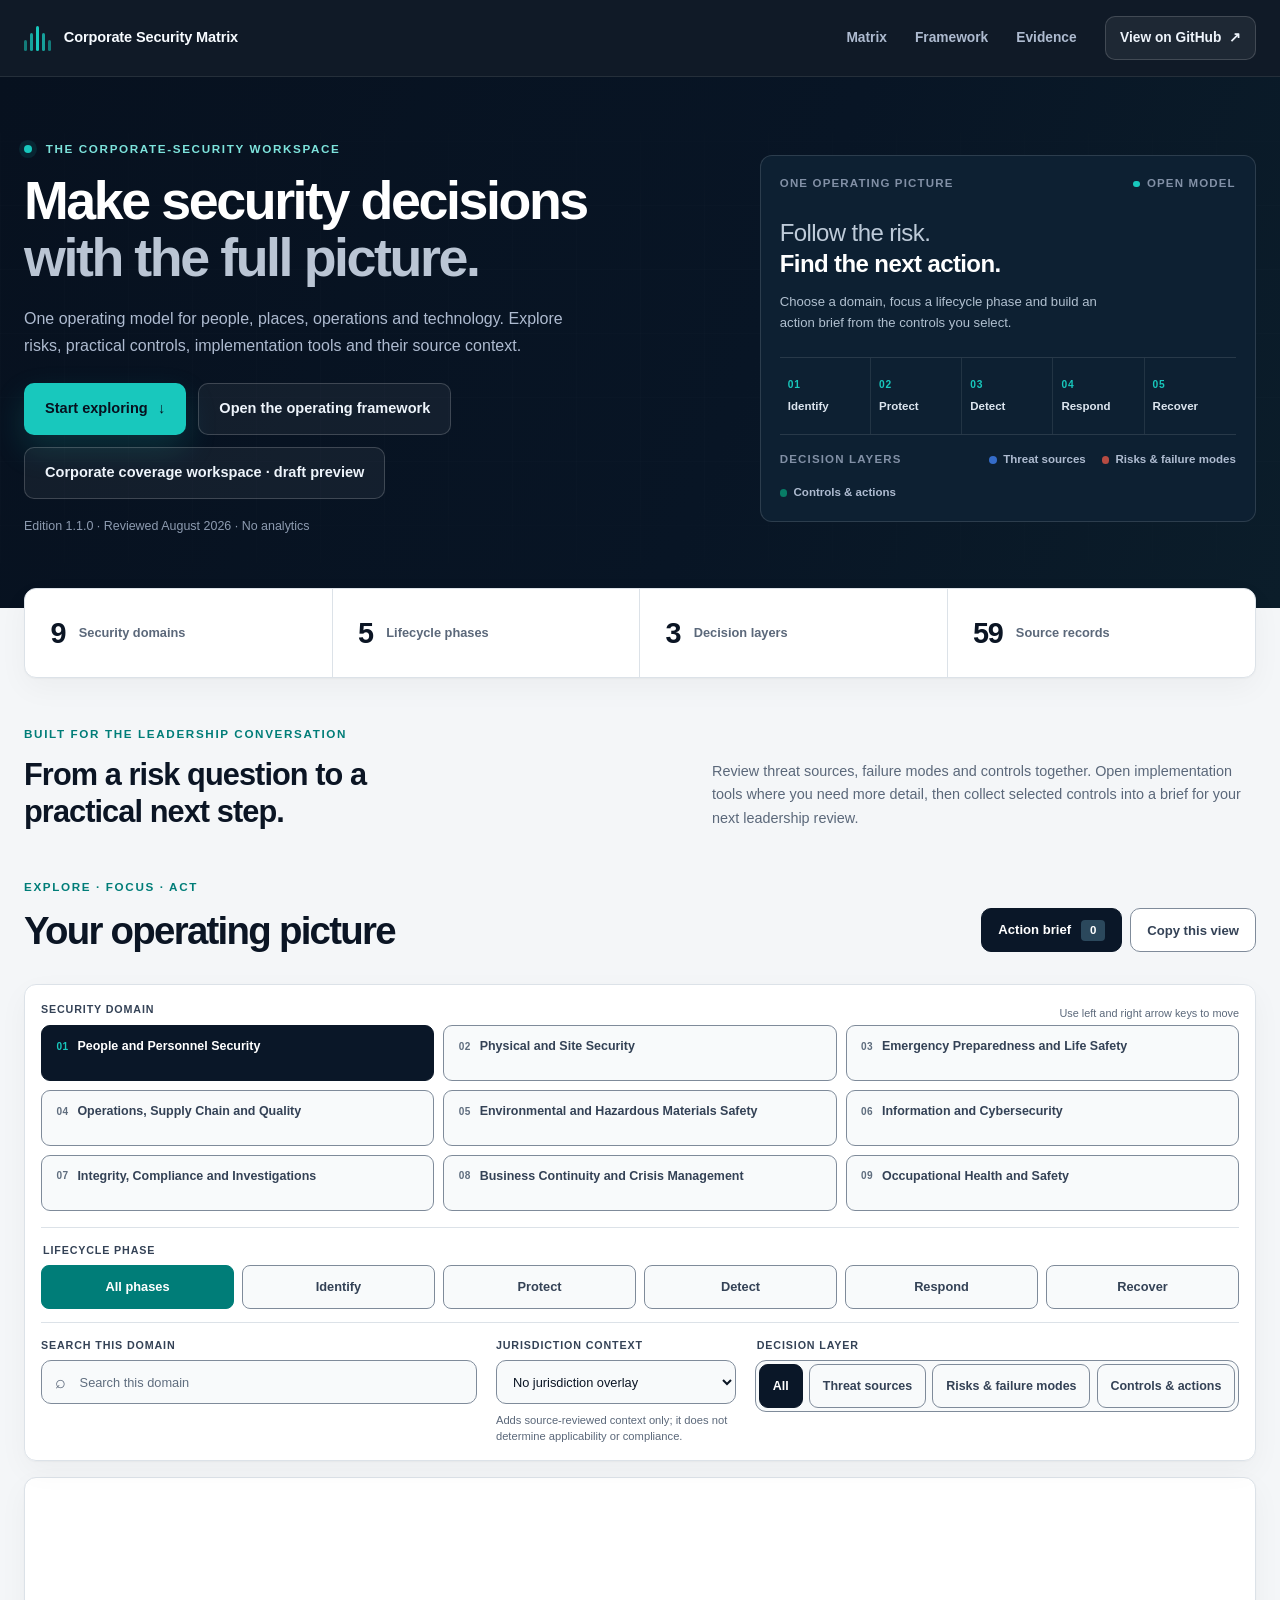
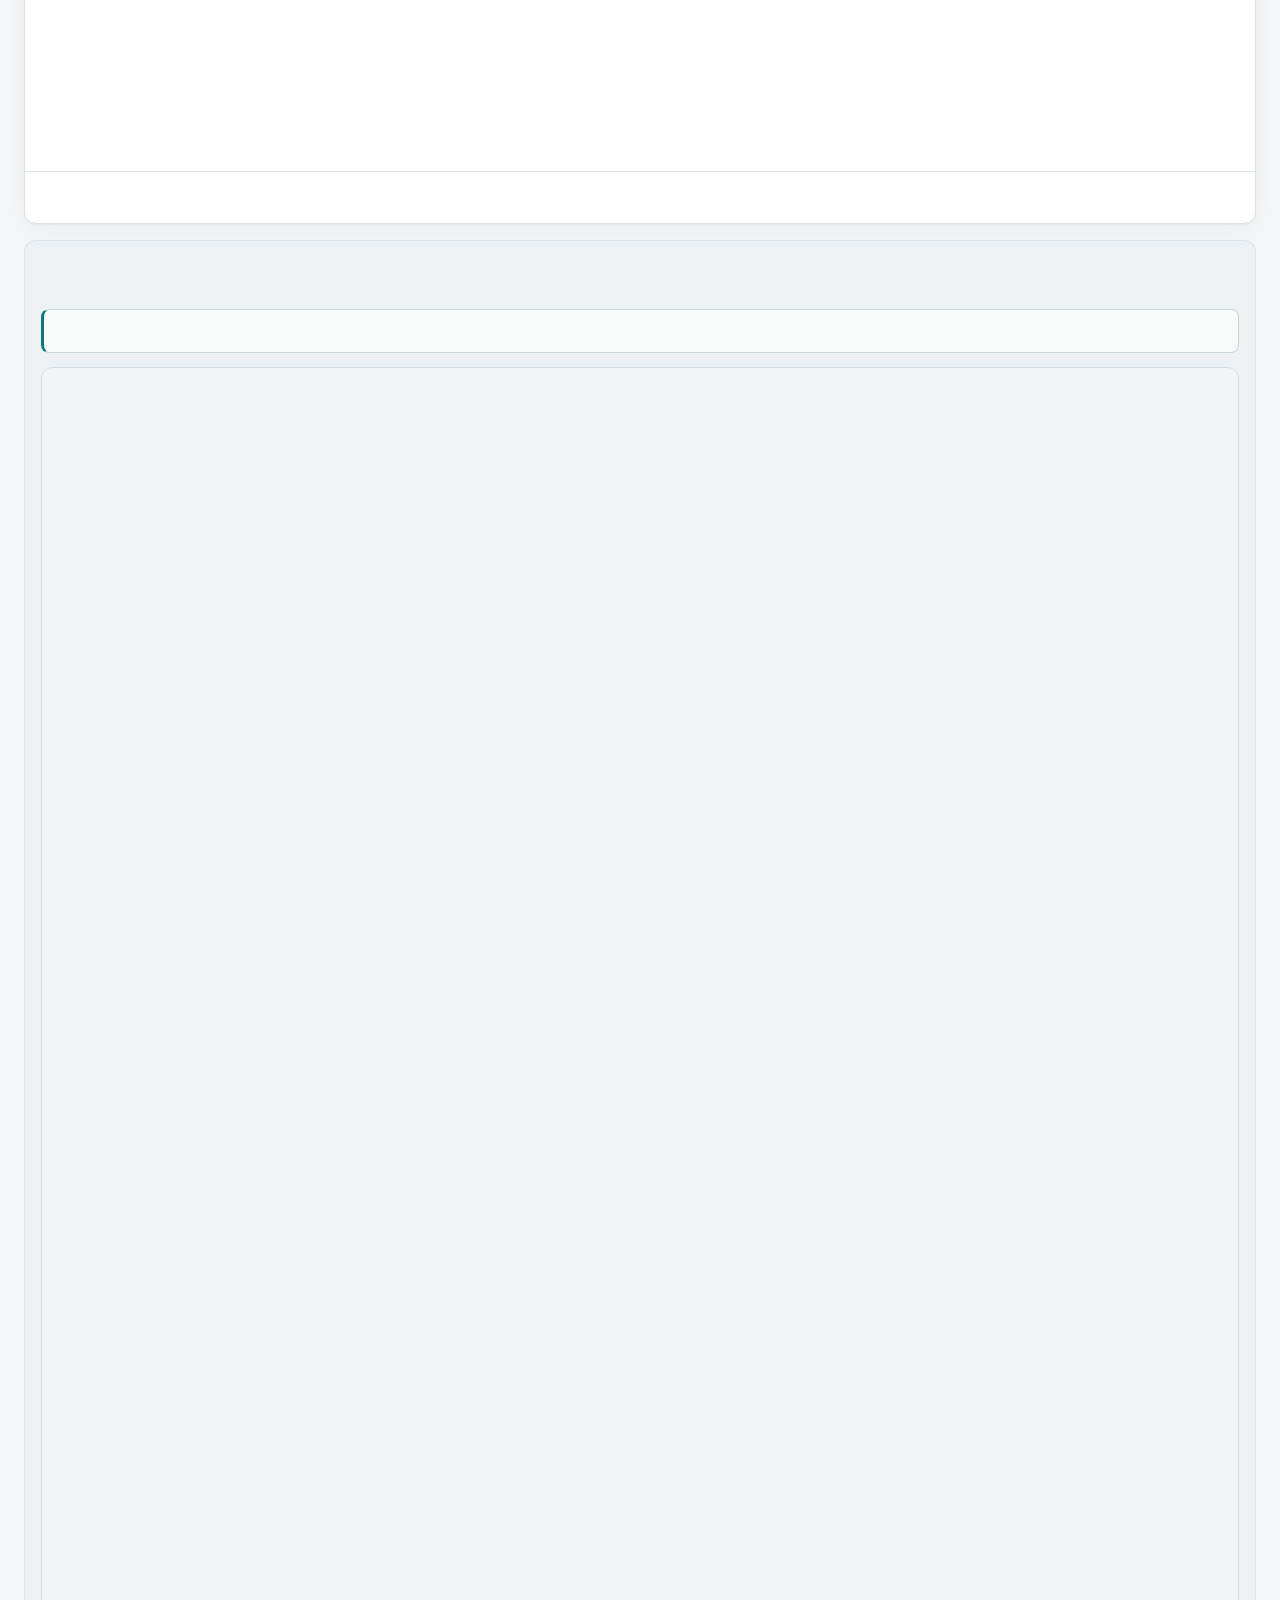
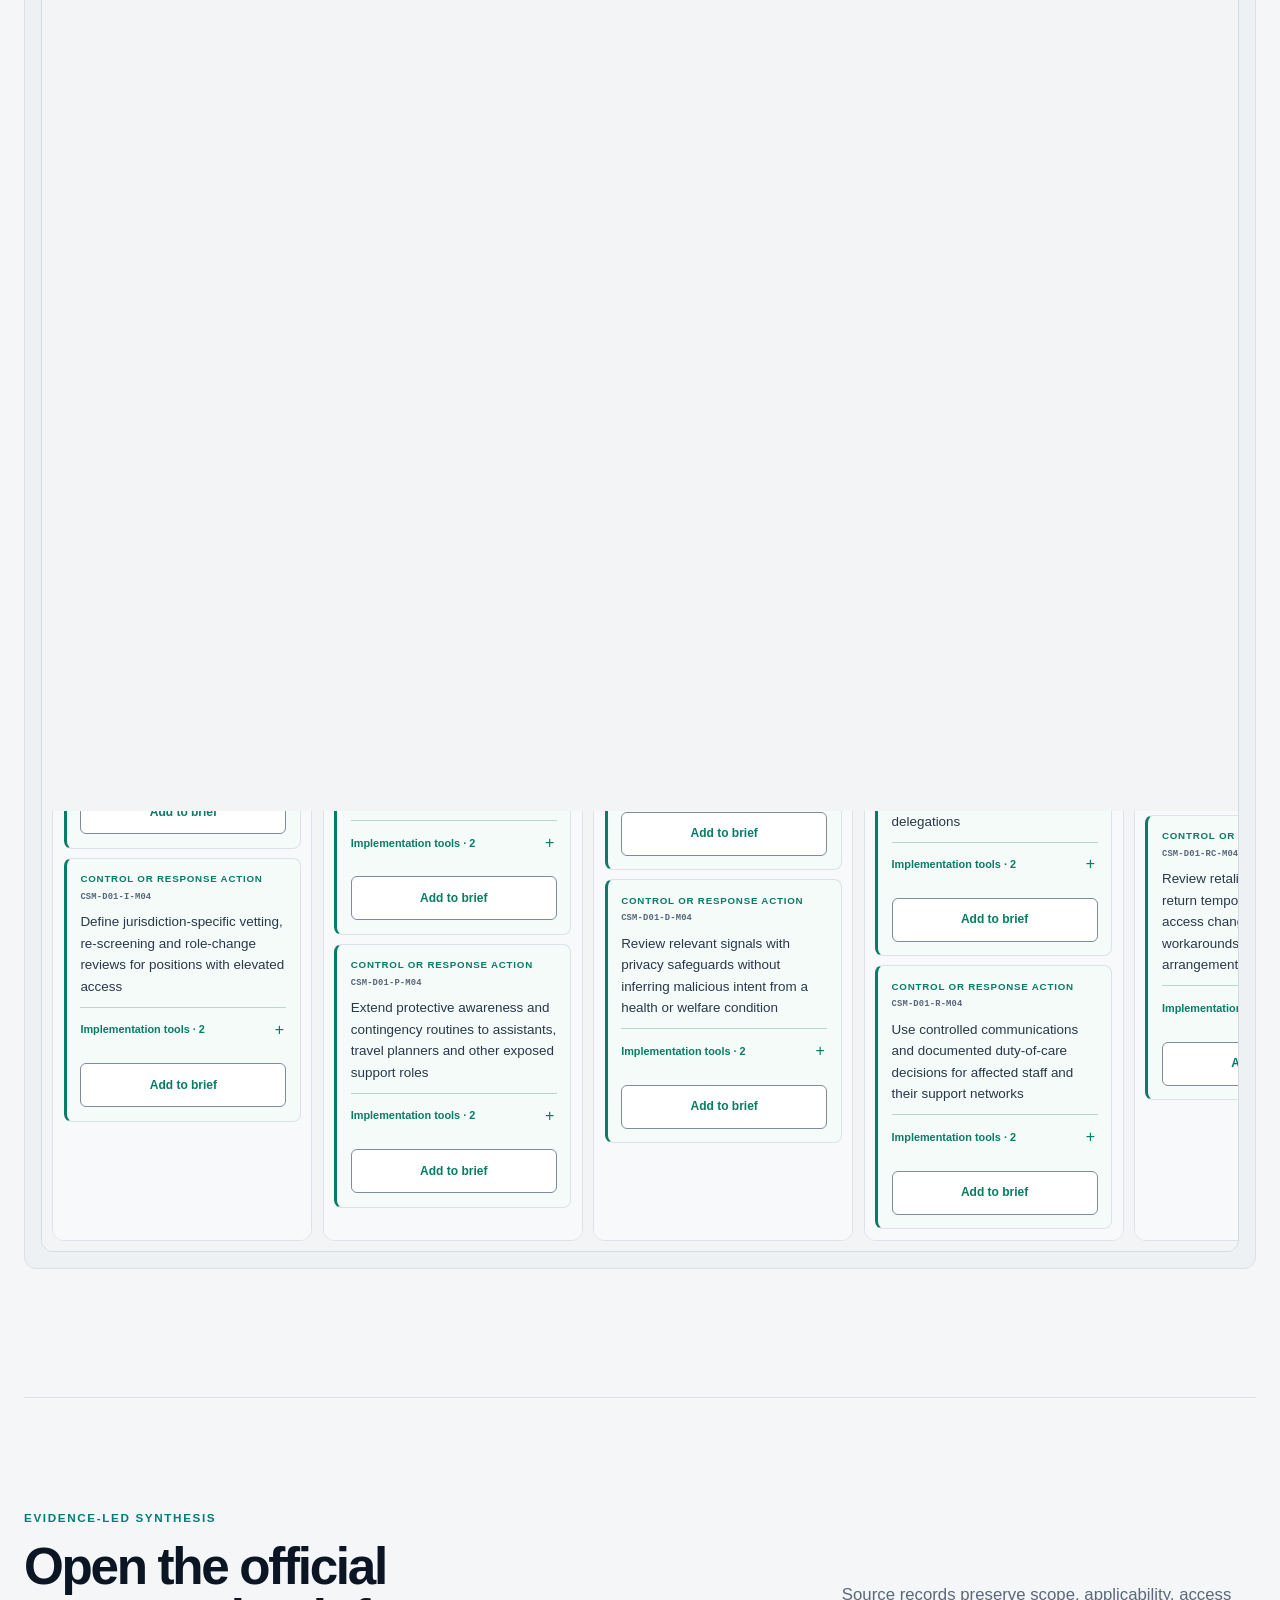
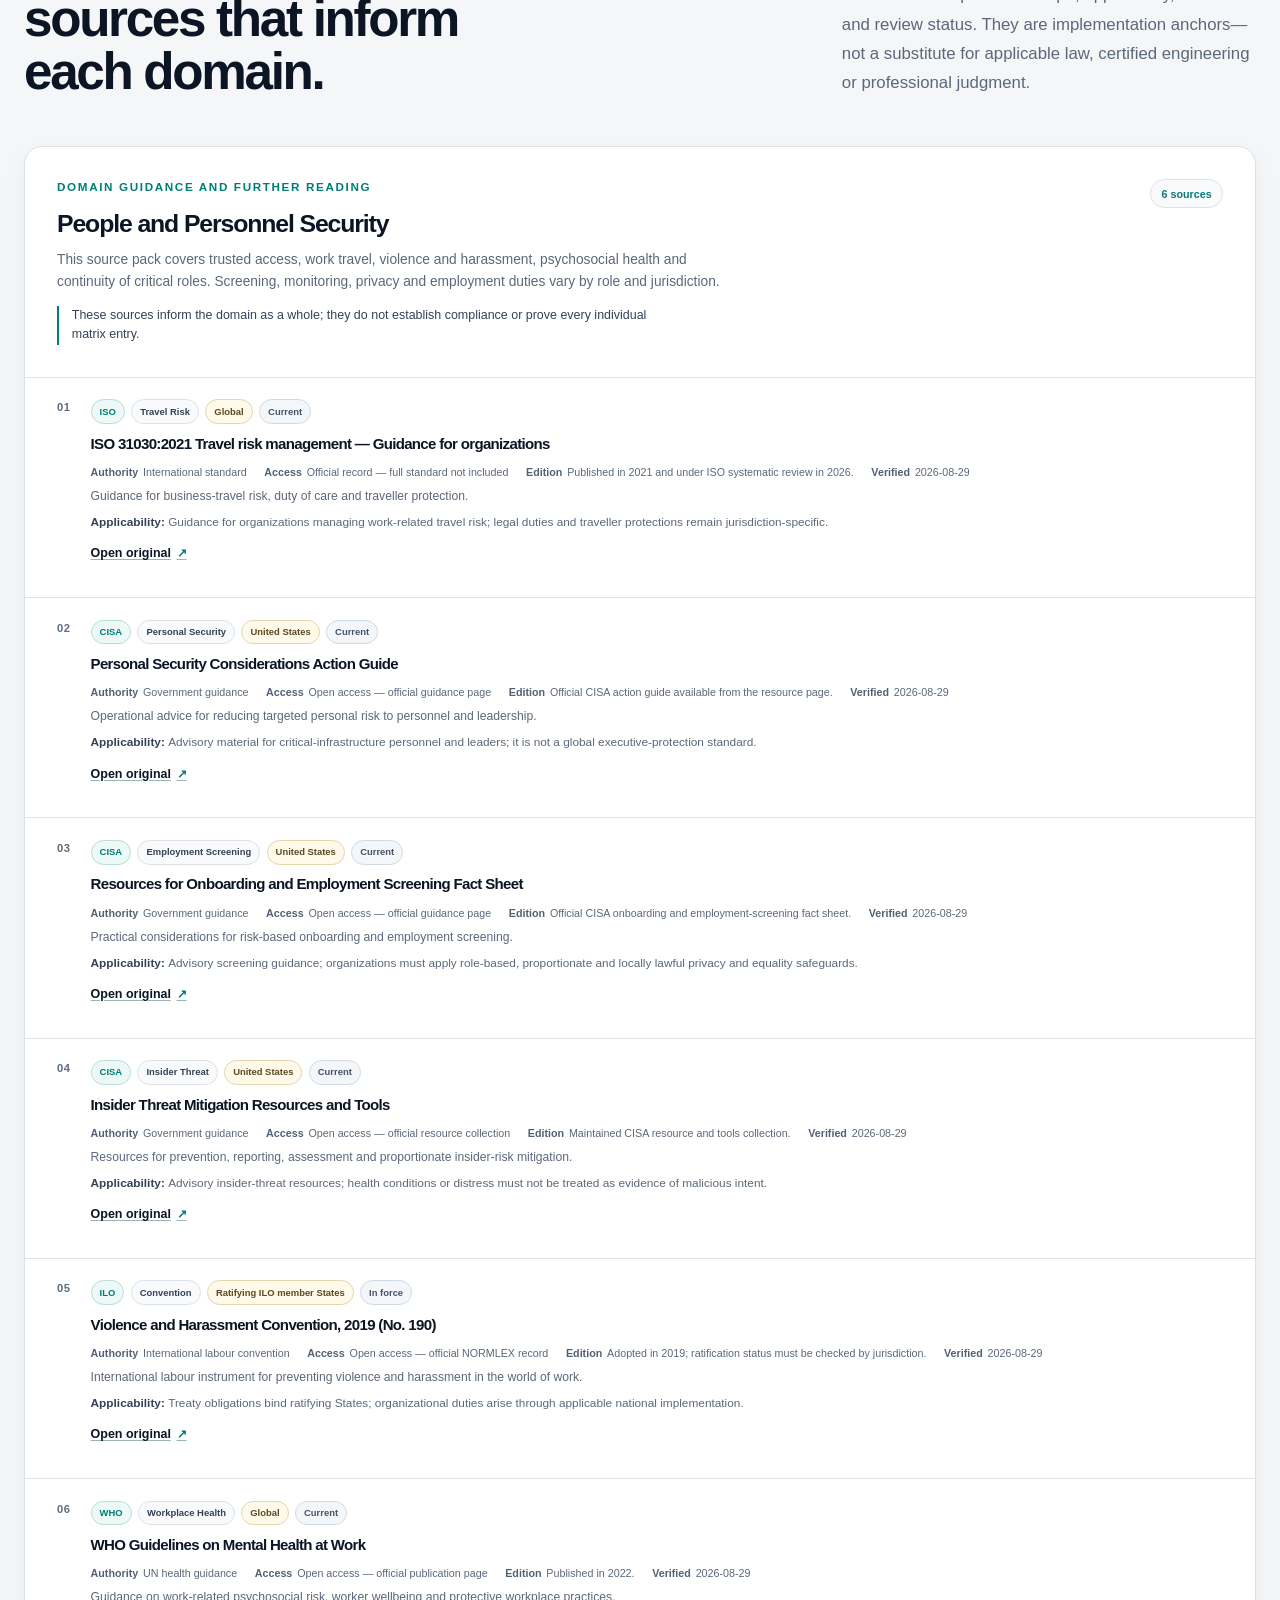
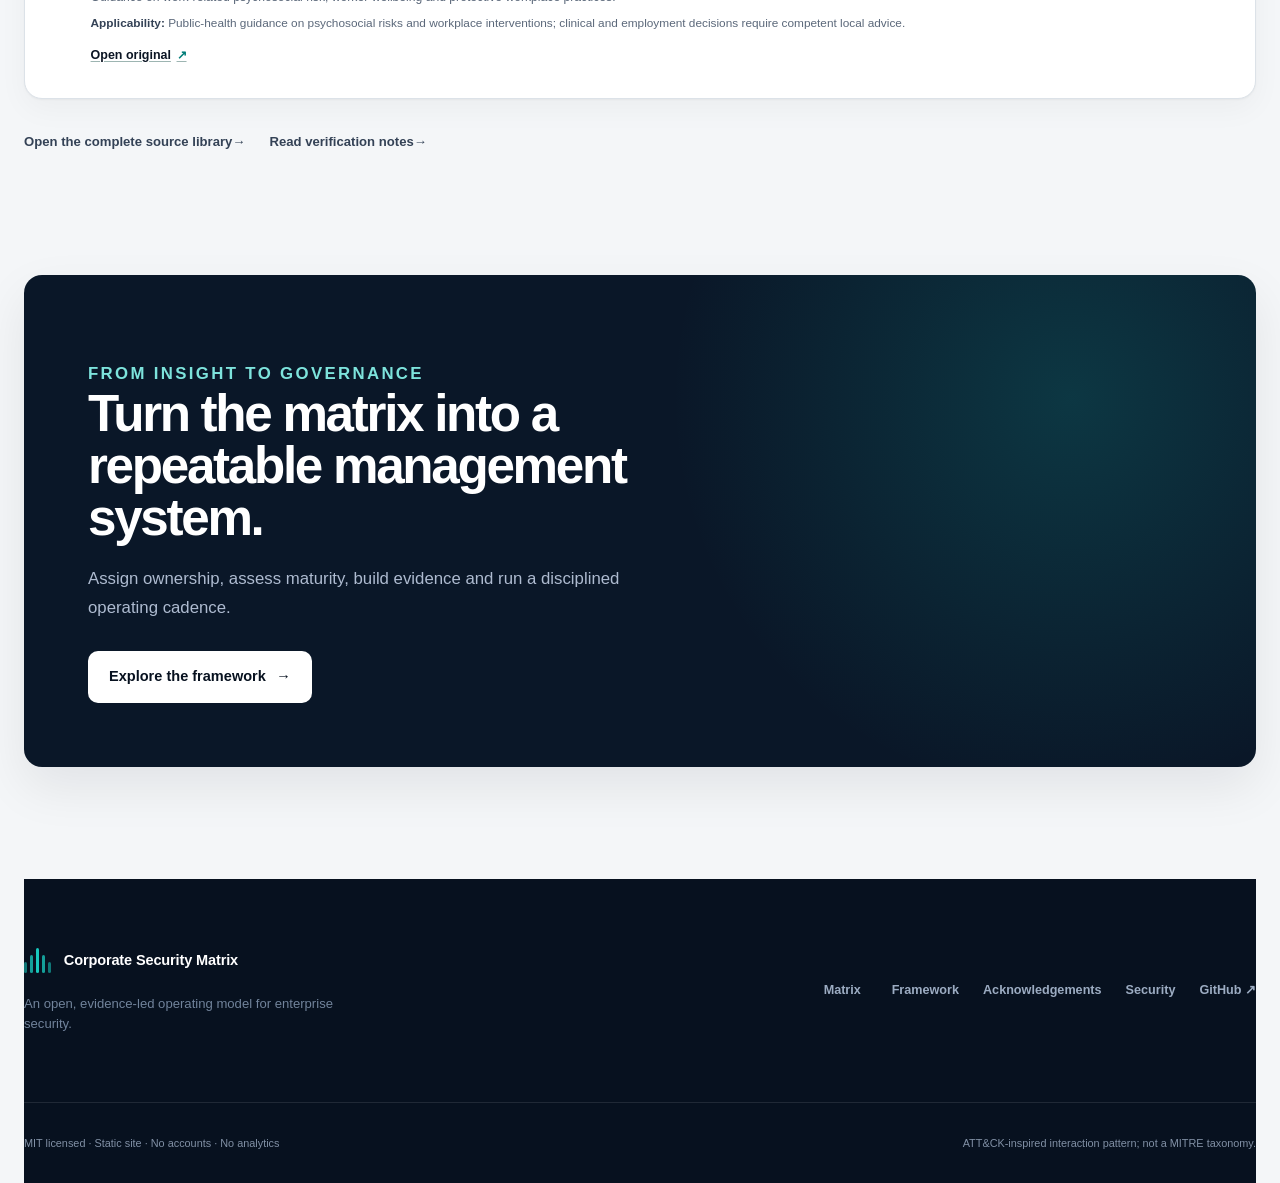
==== commit 94e4dc31: "feat: integrate action briefs and hardened release gates Add public phase filtering and memory-only " ====
--- a/index.html
+++ b/index.html
@@ -36,7 +36,7 @@
     <link rel="apple-touch-icon" href="assets/apple-touch-icon.png">
     <link rel="stylesheet" href="styles.css">
   </head>
-  <body data-app-state="pending">
+  <body class="home-workspace" data-app-state="pending">
     <a class="skip-link" href="#matrix-explorer">Skip to matrix explorer</a>
 
     <header class="site-header" aria-label="Primary navigation">
@@ -71,26 +71,29 @@
       <section class="hero hero--home" aria-labelledby="hero-title">
         <div class="hero__inner">
           <div class="hero__copy">
-            <p class="eyebrow"><span class="status-dot" aria-hidden="true"></span> Open enterprise-security operating model</p>
-            <h1 id="hero-title">See risk.<br><span>Decide faster.</span></h1>
+            <p class="eyebrow"><span class="status-dot" aria-hidden="true"></span> The corporate-security workspace</p>
+            <h1 id="hero-title">Make security decisions<br><span>with the full picture.</span></h1>
             <p class="lede">
-              One evidence-led view of the people, physical, operational, cyber, integrity and resilience risks that shape enterprise security.
+              One operating model for people, places, operations and technology. Explore risks, practical controls, implementation tools and their source context.
             </p>
             <div class="hero__actions">
-              <a class="button button--primary" href="#matrix-explorer">Explore the matrix <span aria-hidden="true">↓</span></a>
+              <a class="button button--primary" href="#matrix-explorer">Start exploring <span aria-hidden="true">↓</span></a>
               <a class="button button--secondary" href="framework.html">Open the operating framework</a>
+              <!-- csm-release-scope:v1.2.0:begin -->
+              <a class="button button--secondary" href="coverage.html">Corporate coverage workspace · draft preview</a>
+              <!-- csm-release-scope:v1.2.0:end -->
             </div>
             <p class="hero__note">Edition 1.1.0 · Reviewed August 2026 · No analytics</p>
           </div>
 
           <div class="hero-system" role="group" aria-label="Matrix model overview">
             <div class="hero-system__topline">
-              <span>Enterprise view</span>
-              <span class="live-label"><span aria-hidden="true"></span> Evidence-led</span>
-            </div>
-            <div class="hero-system__metric">
-              <strong>9</strong>
-              <span>security domains aligned to one decision model</span>
+              <span>One operating picture</span>
+              <span class="live-label"><span aria-hidden="true"></span> Open model</span>
+            </div>
+            <div class="hero-system__purpose">
+              <p>Follow the risk.<br><strong>Find the next action.</strong></p>
+              <span>Choose a domain, focus a lifecycle phase and build an action brief from the controls you select.</span>
             </div>
             <div class="hero-system__phases" role="list" aria-label="Five lifecycle phases">
               <span role="listitem"><small>01</small>Identify</span>
@@ -118,21 +121,24 @@
 
       <section class="intro-section" aria-labelledby="intro-title">
         <div>
-          <p class="eyebrow">A shared operating picture</p>
-          <h2 id="intro-title">Move from fragmented risk lists to coordinated decisions.</h2>
+          <p class="eyebrow">Built for the leadership conversation</p>
+          <h2 id="intro-title">From a risk question to a practical next step.</h2>
         </div>
         <p>
-          The matrix connects threat sources and initiating conditions to material risks, failure modes and practical controls. Use it to frame leadership reviews, establish domain ownership and find gaps across the full defensive lifecycle.
+          Review threat sources, failure modes and controls together. Open implementation tools where you need more detail, then collect selected controls into a brief for your next leadership review.
         </p>
       </section>
 
       <section class="explorer" id="matrix-explorer" aria-labelledby="matrix-title" tabindex="-1">
         <div class="explorer__heading">
           <div>
-            <p class="eyebrow">Interactive matrix</p>
-            <h2 id="matrix-title">Explore the operating model</h2>
+            <p class="eyebrow">Explore · Focus · Act</p>
+            <h2 id="matrix-title">Your operating picture</h2>
           </div>
           <div class="explorer__actions app-interactive">
+            <button class="text-button text-button--brief" id="openActionBrief" type="button" aria-controls="actionBrief" aria-expanded="false">
+              Action brief <span class="brief-count" id="actionBriefCount">0</span>
+            </button>
             <button class="text-button" id="copyLink" type="button" aria-describedby="copyStatus">
               Copy this view
             </button>
@@ -190,6 +196,18 @@
             </div>
           </div>
 
+          <fieldset class="control-panel control-panel--phase">
+            <legend class="control-label">Lifecycle phase</legend>
+            <div class="phase-switch" role="radiogroup" aria-label="Filter lifecycle phase">
+              <button id="phase-all" type="button" class="phase-switch__button is-active" data-phase-mode="all" role="radio" aria-checked="true">All phases</button>
+              <button id="phase-identify" type="button" class="phase-switch__button" data-phase-mode="identify" role="radio" aria-checked="false" tabindex="-1">Identify</button>
+              <button id="phase-protect" type="button" class="phase-switch__button" data-phase-mode="protect" role="radio" aria-checked="false" tabindex="-1">Protect</button>
+              <button id="phase-detect" type="button" class="phase-switch__button" data-phase-mode="detect" role="radio" aria-checked="false" tabindex="-1">Detect</button>
+              <button id="phase-respond" type="button" class="phase-switch__button" data-phase-mode="respond" role="radio" aria-checked="false" tabindex="-1">Respond</button>
+              <button id="phase-recover" type="button" class="phase-switch__button" data-phase-mode="recover" role="radio" aria-checked="false" tabindex="-1">Recover</button>
+            </div>
+          </fieldset>
+
           <!-- csm-release-scope:v1.3.0:begin -->
           <div class="control-panel control-panel--overlay">
             <label class="control-label" for="overlaySelect">Jurisdiction context</label>
@@ -242,6 +260,25 @@
             <span>Try a broader search or show all decision layers.</span>
           </div>
         </div>
+
+        <section class="action-brief app-interactive" id="actionBrief" aria-labelledby="actionBriefTitle" tabindex="-1" hidden>
+          <div id="actionBriefReport">
+            <header class="action-brief__heading">
+              <p class="eyebrow">Selected controls · Current session</p>
+              <h3 id="actionBriefTitle">Your action brief</h3>
+              <p class="action-brief__privacy">Select up to 12 controls across domains. Selections stay in this tab's memory. Reloading or leaving this page clears the brief. Downloaded or printed briefs may contain sensitive information; handle them within your organisation's policy.</p>
+            </header>
+            <p class="action-brief__empty" id="actionBriefEmpty">Your brief is empty. Add a control from the matrix to keep its implementation tools and source context together.</p>
+            <ol class="action-brief__list" id="actionBriefList"></ol>
+          </div>
+          <p class="action-brief__status" id="actionBriefStatus" role="status" aria-live="polite"></p>
+          <div class="action-brief__actions" role="group" aria-label="Action brief controls">
+            <button class="text-button text-button--brief" id="exportActionBrief" type="button">Download brief</button>
+            <button class="text-button" id="printActionBrief" type="button">Print brief</button>
+            <button class="text-button" id="clearActionBrief" type="button">Clear selections</button>
+            <button class="text-button" id="closeActionBrief" type="button">Close brief</button>
+          </div>
+        </section>
       </section>
 
       <section class="evidence-section" id="source-pack" aria-labelledby="evidence-title" tabindex="-1">
--- a/styles.css
+++ b/styles.css
@@ -602,6 +602,91 @@
   text-transform: none;
 }
 
+.hero--home .hero__inner {
+  min-height: 0;
+  grid-template-columns: minmax(0, 1.15fr) minmax(340px, 0.85fr);
+  gap: 4rem;
+  padding-block: 4rem 4.5rem;
+}
+
+.hero--home h1 {
+  font-size: clamp(2.5rem, 4.2vw, 4.5rem);
+  line-height: 1.06;
+}
+
+.hero--home .lede {
+  margin-top: 1.25rem;
+  font-size: 1rem;
+  line-height: 1.65;
+}
+
+.hero--home .hero__actions {
+  margin-top: 1.5rem;
+}
+
+.hero--home .hero-system {
+  border-radius: var(--radius-md);
+  background: #0d2032;
+  box-shadow: none;
+}
+
+.hero-system__purpose {
+  padding-block: 1.5rem;
+}
+
+.hero-system__purpose p {
+  margin: 0 0 0.75rem;
+  color: #becbd9;
+  font-size: 1.5rem;
+  letter-spacing: -0.025em;
+  line-height: 1.3;
+}
+
+.hero-system__purpose strong {
+  color: #ffffff;
+  font-weight: 700;
+}
+
+.hero-system__purpose > span {
+  display: block;
+  max-width: 48ch;
+  color: #b1c0d0;
+  font-size: 0.82rem;
+  line-height: 1.6;
+}
+
+.hero--home .hero-system__phases span {
+  min-height: 4.75rem;
+  justify-content: center;
+  gap: 0.3rem;
+  padding: 0.75rem 0.5rem;
+  font-size: 0.72rem;
+  writing-mode: initial;
+  transform: none;
+  background: transparent;
+}
+
+.home-workspace .trust-strip {
+  margin-top: -1.25rem;
+  box-shadow: var(--shadow-sm);
+}
+
+.home-workspace .trust-strip > div {
+  min-height: 5.5rem;
+  flex-direction: row;
+  align-items: center;
+  justify-content: flex-start;
+  gap: 0.85rem;
+}
+
+.home-workspace .trust-strip strong {
+  font-size: 1.8rem;
+}
+
+.home-workspace .trust-strip span {
+  margin-top: 0;
+}
+
 .signal,
 .legend__item i {
   width: 0.48rem;
@@ -687,6 +772,29 @@
   line-height: 1.75;
 }
 
+.home-workspace .intro-section {
+  grid-template-columns: minmax(0, 1fr) minmax(0, 0.85fr);
+  gap: 3rem;
+  padding-block: 3rem;
+}
+
+.home-workspace .intro-section h2 {
+  max-width: 25ch;
+  font-size: clamp(1.5rem, 2.4vw, 2rem);
+  letter-spacing: -0.03em;
+  line-height: 1.2;
+}
+
+.home-workspace .intro-section > p {
+  font-size: 0.9rem;
+  line-height: 1.65;
+}
+
+.home-workspace .explorer__heading h2 {
+  font-size: clamp(1.8rem, 3vw, 2.75rem);
+  line-height: 1.1;
+}
+
 .explorer {
   padding-bottom: 8rem;
 }
@@ -697,6 +805,13 @@
   justify-content: space-between;
   gap: 2rem;
   margin-bottom: 2rem;
+}
+
+.explorer__actions {
+  display: flex;
+  flex-wrap: wrap;
+  align-items: center;
+  gap: 0.5rem;
 }
 
 .text-button {
@@ -716,6 +831,32 @@
   border-color: var(--muted);
 }
 
+.text-button--brief {
+  color: #ffffff;
+  border-color: var(--navy-900);
+  background: var(--navy-900);
+}
+
+.text-button--brief:hover {
+  color: #ffffff;
+  border-color: var(--teal-deep);
+  background: #123548;
+}
+
+.brief-count {
+  min-width: 1.5rem;
+  display: inline-flex;
+  align-items: center;
+  justify-content: center;
+  margin-left: 0.4rem;
+  padding: 0.1rem 0.35rem;
+  border-radius: 4px;
+  color: #ffffff;
+  background: #2b485c;
+  font-size: 0.72rem;
+  font-variant-numeric: tabular-nums;
+}
+
 .control-bar {
   position: relative;
   top: auto;
@@ -752,13 +893,51 @@
 }
 
 .control-panel--view {
-  align-self: end;
+  align-self: start;
+}
+
+.control-panel--phase {
+  grid-column: 1 / -1;
+  grid-row: 2;
+  padding-bottom: 0.85rem;
+  border-bottom: 1px solid var(--line);
+}
+
+.phase-switch {
+  display: grid;
+  grid-template-columns: repeat(6, minmax(0, 1fr));
+  gap: 0.5rem;
+}
+
+.phase-switch__button {
+  min-width: 2.75rem;
+  min-height: 2.75rem;
+  padding: 0.5rem 0.75rem;
+  border: 1px solid var(--control-border);
+  border-radius: var(--radius-sm);
+  color: var(--ink-soft);
+  background: var(--surface-soft);
+  cursor: pointer;
+  font-size: 0.8rem;
+  font-weight: 680;
+  line-height: 1.3;
+}
+
+.phase-switch__button:hover {
+  border-color: var(--teal-deep);
+  background: #edf8f5;
+}
+
+.phase-switch__button.is-active {
+  color: #ffffff;
+  border-color: var(--teal-deep);
+  background: var(--teal-deep);
 }
 
 /* csm-release-scope:v1.3.0:begin */
 .control-panel--overlay {
   min-width: 0;
-  align-self: end;
+  align-self: start;
 }
 
 .control-panel--overlay select {
@@ -965,7 +1144,7 @@
 .active-domain {
   margin-top: 1rem;
   border: 1px solid var(--line);
-  border-radius: var(--radius-lg);
+  border-radius: var(--radius-md);
   background: var(--surface);
   box-shadow: var(--shadow-sm);
 }
@@ -1176,7 +1355,7 @@
   grid-template-columns: minmax(0, 1fr) auto;
   gap: 2rem;
   align-items: start;
-  padding: 2rem;
+  padding: 1.5rem 2rem;
 }
 
 .active-domain__header > * {
@@ -1339,8 +1518,8 @@
   margin-top: 1rem;
   padding: 1rem;
   border: 1px solid var(--line);
-  border-radius: var(--radius-lg);
-  background: #e9edf1;
+  border-radius: var(--radius-md);
+  background: #edf1f4;
 }
 
 .matrix-panel__top {
@@ -1402,6 +1581,19 @@
   padding: 0.65rem;
 }
 
+.matrix-grid.is-phase-focused {
+  grid-template-columns: minmax(0, 1fr);
+  min-width: 0;
+}
+
+.matrix-grid.is-phase-focused .phase-stack {
+  grid-template-columns: repeat(3, minmax(0, 1fr));
+}
+
+.matrix-grid.is-phase-focused .phase-detail__header {
+  min-height: auto;
+}
+
 .phase-detail {
   display: grid;
   grid-template-rows: auto auto 1fr;
@@ -1409,7 +1601,7 @@
   border: 1px solid var(--line);
   border-radius: var(--radius-md);
   background: var(--surface);
-  box-shadow: var(--shadow-sm);
+  box-shadow: none;
 }
 
 .phase-detail__header {
@@ -1418,7 +1610,7 @@
   align-content: start;
   padding: 1.25rem;
   border-bottom: 1px solid var(--line);
-  background: linear-gradient(180deg, #ffffff, #f7f9fa);
+  background: var(--surface);
 }
 
 .phase-kicker {
@@ -1437,7 +1629,7 @@
 .phase-summary {
   margin: 0.65rem 0 0;
   color: var(--muted);
-  font-size: 0.78rem;
+  font-size: 0.84rem;
   line-height: 1.55;
 }
 
@@ -1537,30 +1729,31 @@
   display: grid;
   gap: 0.45rem;
   padding: 0.85rem;
-  border: 1px solid transparent;
+  border: 1px solid var(--line);
   border-radius: var(--radius-sm);
 }
 
 .matrix-tile--actors {
-  border-color: #c9d9f2;
-  background: var(--actor-soft);
+  border-left: 3px solid var(--actor);
+  background: var(--surface);
 }
 
 .matrix-tile--risks {
-  border-color: #f0d1cd;
-  background: var(--risk-soft);
+  border-left: 3px solid var(--risk);
+  background: var(--surface);
 }
 
 .matrix-tile--mitigations {
-  border-color: #c7e7de;
-  background: var(--control-soft);
+  border-left: 3px solid var(--control);
+  background: #f5fbf8;
 }
 
 .matrix-tile__topline {
   display: flex;
   align-items: baseline;
   justify-content: space-between;
-  gap: 0.75rem;
+  flex-wrap: wrap;
+  gap: 0.25rem 0.65rem;
 }
 
 .matrix-tile__label {
@@ -1595,8 +1788,38 @@
 .matrix-tile__text {
   margin: 0;
   color: #29374a;
-  font-size: 0.76rem;
-  line-height: 1.5;
+  font-size: 0.84rem;
+  line-height: 1.6;
+}
+
+.matrix-tile__action,
+.matrix-tile__select {
+  min-width: 2.75rem;
+  min-height: 2.75rem;
+  width: 100%;
+  margin-top: 0.25rem;
+  padding: 0.55rem 0.65rem;
+  border: 1px solid var(--control-border);
+  border-radius: 6px;
+  color: var(--control);
+  background: var(--surface);
+  cursor: pointer;
+  font-size: 0.75rem;
+  font-weight: 700;
+  line-height: 1.4;
+}
+
+.matrix-tile__action:hover,
+.matrix-tile__select:hover {
+  border-color: var(--control);
+  background: #edf8f3;
+}
+
+.matrix-tile__action[aria-pressed="true"],
+.matrix-tile__select[aria-pressed="true"] {
+  color: #ffffff;
+  border-color: var(--navy-900);
+  background: var(--navy-900);
 }
 
 .mitigation-tools {
@@ -1697,6 +1920,174 @@
   font-size: 0.82rem;
 }
 
+.action-brief {
+  margin-top: 1.5rem;
+  padding: 2rem;
+  border: 1px solid var(--line-strong);
+  border-top: 4px solid var(--teal-deep);
+  border-radius: var(--radius-md);
+  background: var(--surface);
+  scroll-margin-top: 6rem;
+}
+
+.action-brief__heading h3 {
+  font-size: clamp(1.5rem, 3vw, 2rem);
+  line-height: 1.2;
+}
+
+.action-brief__privacy {
+  max-width: 90ch;
+  margin: 0.85rem 0 0;
+  color: var(--muted);
+  font-size: 0.84rem;
+  line-height: 1.6;
+}
+
+.action-brief__empty {
+  margin: 1.5rem 0 0;
+  padding: 1.25rem;
+  border: 1px dashed var(--line-strong);
+  border-radius: var(--radius-sm);
+  color: var(--ink-soft);
+  background: var(--surface-soft);
+  font-size: 0.9rem;
+  line-height: 1.6;
+}
+
+.action-brief__list {
+  display: grid;
+  gap: 1rem;
+  margin: 1.5rem 0 0;
+  padding-left: 1.5rem;
+}
+
+.action-brief__list:empty {
+  display: none;
+}
+
+.action-brief__item {
+  min-width: 0;
+  padding: 1.25rem;
+  border: 1px solid var(--line);
+  border-radius: var(--radius-sm);
+  background: var(--surface-soft);
+  overflow-wrap: anywhere;
+}
+
+.action-brief__item::marker {
+  color: var(--teal-deep);
+  font-weight: 750;
+  font-variant-numeric: tabular-nums;
+}
+
+.action-brief__meta {
+  margin: 0 0 0.5rem;
+  color: var(--muted);
+  font-size: 0.72rem;
+  font-weight: 650;
+  line-height: 1.5;
+}
+
+.action-brief__control,
+.action-brief__title {
+  margin: 0;
+  color: var(--ink);
+  font-size: 1rem;
+  font-weight: 700;
+  letter-spacing: -0.015em;
+  line-height: 1.5;
+}
+
+.action-brief__fields {
+  display: flex;
+  flex-wrap: wrap;
+  gap: 0.85rem 1.5rem;
+  margin-block: 1rem;
+}
+
+.action-brief__fields label {
+  min-width: 0;
+  display: block;
+  color: var(--ink-soft);
+  font-size: 0.78rem;
+  font-weight: 680;
+}
+
+.action-brief__field {
+  min-width: 0;
+  display: grid;
+  flex: 1 1 12rem;
+  gap: 0.35rem;
+  max-width: 24rem;
+}
+
+.action-brief__fields select {
+  min-height: 2.75rem;
+  width: 100%;
+  padding: 0.5rem 2rem 0.5rem 0.75rem;
+  border: 1px solid var(--control-border);
+  border-radius: 6px;
+  color: var(--ink);
+  background: var(--surface);
+  font-size: 0.84rem;
+}
+
+.action-brief__tools,
+.action-brief__sources {
+  margin: 0.75rem 0;
+  color: var(--ink-soft);
+  font-size: 0.84rem;
+  line-height: 1.6;
+}
+
+.action-brief__tools li + li,
+.action-brief__sources li + li {
+  margin-top: 0.45rem;
+}
+
+.action-brief__sources a {
+  text-decoration-color: var(--teal-deep);
+  text-underline-offset: 0.18em;
+}
+
+.action-brief__status {
+  margin: 1.25rem 0 0;
+  color: var(--ink-soft);
+  font-size: 0.84rem;
+}
+
+.action-brief__status:empty {
+  margin: 0;
+}
+
+.action-brief__actions {
+  display: flex;
+  flex-wrap: wrap;
+  gap: 0.65rem;
+  margin-top: 1.5rem;
+  padding-top: 1.25rem;
+  border-top: 1px solid var(--line);
+}
+
+.action-brief__remove {
+  min-height: 2.75rem;
+  padding: 0.5rem 0.75rem;
+  border: 1px solid var(--control-border);
+  border-radius: 6px;
+  color: var(--ink-soft);
+  background: var(--surface);
+  cursor: pointer;
+  font-size: 0.78rem;
+  font-weight: 680;
+}
+
+.action-brief__actions button:disabled {
+  color: var(--muted);
+  border-color: var(--control-border);
+  background: var(--surface-soft);
+  cursor: not-allowed;
+}
+
 .evidence-section {
   padding-block: 7rem;
   border-top: 1px solid var(--line);
@@ -2309,6 +2700,10 @@
   .hero__inner {
     grid-template-columns: 1fr 0.9fr;
     gap: 3rem;
+  }
+
+  .hero--home .hero__inner {
+    gap: 2.5rem;
   }
 
   .control-bar {
@@ -2386,6 +2781,26 @@
     max-width: 680px;
   }
 
+  .hero--home .hero__inner {
+    grid-template-columns: minmax(0, 1fr);
+    gap: 2rem;
+    padding-block: 2.5rem 3rem;
+  }
+
+  .home-workspace .intro-section {
+    grid-template-columns: minmax(0, 1fr);
+    gap: 1rem;
+    padding-block: 2.25rem;
+  }
+
+  .phase-switch {
+    grid-template-columns: repeat(3, minmax(0, 1fr));
+  }
+
+  .matrix-grid.is-phase-focused .phase-stack {
+    grid-template-columns: repeat(2, minmax(0, 1fr));
+  }
+
   .trust-strip {
     grid-template-columns: repeat(2, 1fr);
   }
@@ -2500,6 +2915,75 @@
 
   .hero__inner {
     padding-block: 4rem 5rem;
+  }
+
+  .hero--home .hero__inner {
+    padding-block: 2rem 2.75rem;
+  }
+
+  .hero--home h1 {
+    font-size: clamp(2.1rem, 9.5vw, 3.25rem);
+  }
+
+  .hero--home .hero-system {
+    display: none;
+  }
+
+  .home-workspace .trust-strip > div {
+    min-height: 4.5rem;
+    padding: 0.85rem;
+    gap: 0.6rem;
+  }
+
+  .home-workspace .trust-strip strong {
+    font-size: 1.5rem;
+  }
+
+  .home-workspace .trust-strip span {
+    font-size: 0.72rem;
+    line-height: 1.4;
+  }
+
+  .home-workspace .intro-section {
+    display: none;
+  }
+
+  .explorer__actions {
+    width: 100%;
+  }
+
+  .explorer__actions .text-button {
+    flex: 1 1 auto;
+  }
+
+  .phase-switch__button {
+    padding-inline: 0.4rem;
+    font-size: 0.75rem;
+  }
+
+  .matrix-grid.is-phase-focused .phase-stack {
+    grid-template-columns: minmax(0, 1fr);
+  }
+
+  .action-brief {
+    padding: 1.25rem;
+  }
+
+  .action-brief__list {
+    padding-left: 1.1rem;
+  }
+
+  .action-brief__item {
+    padding: 0.85rem;
+  }
+
+  .action-brief__field {
+    flex-basis: 100%;
+    max-width: none;
+  }
+
+  .action-brief__actions .text-button {
+    flex: 1 1 100%;
   }
 
   h1 {
@@ -2833,6 +3317,11 @@
   .hero__actions,
   .control-bar,
   .explorer__actions,
+  .matrix-tile__action,
+  .matrix-tile__select,
+  .action-brief__actions,
+  .action-brief__status,
+  .action-brief__remove,
   .framework-cta,
   .site-footer {
     display: none !important;
@@ -2866,6 +3355,17 @@
     padding-block: 2rem;
   }
 
+  .hero--home .hero__inner {
+    grid-template-columns: minmax(0, 1fr);
+    gap: 1rem;
+    padding-block: 1rem;
+  }
+
+  .hero--home .hero-system,
+  .home-workspace .intro-section {
+    display: none;
+  }
+
   .hero-system,
   .trust-strip {
     box-shadow: none;
@@ -2891,6 +3391,56 @@
   .reference-card {
     break-inside: avoid;
     box-shadow: none;
+  }
+
+  .matrix-grid.is-phase-focused .phase-stack {
+    display: block;
+  }
+
+  .matrix-grid.is-phase-focused .matrix-tile + .matrix-tile {
+    margin-top: 0.65rem;
+  }
+
+  .action-brief,
+  .action-brief__item {
+    border-color: #777777;
+    background: #ffffff !important;
+    box-shadow: none;
+  }
+
+  .action-brief *,
+  .matrix-tile__label,
+  .matrix-tile__code,
+  .matrix-tile__text,
+  .phase-summary,
+  .phase-detail__meta {
+    color: #000000 !important;
+  }
+
+  .action-brief__item {
+    break-inside: avoid;
+  }
+
+  .action-brief__fields select {
+    display: none;
+  }
+
+  .printing-action-brief main > :not(.explorer),
+  .printing-action-brief .explorer > :not(.action-brief),
+  .printing-action-brief .action-brief > :not(#actionBriefReport) {
+    display: none !important;
+  }
+
+  .printing-action-brief .explorer {
+    width: 100%;
+    padding: 0;
+  }
+
+  .printing-action-brief .action-brief {
+    display: block !important;
+    margin: 0;
+    padding: 0;
+    border: 0;
   }
 
   .phase-evidence > :not(summary) {
